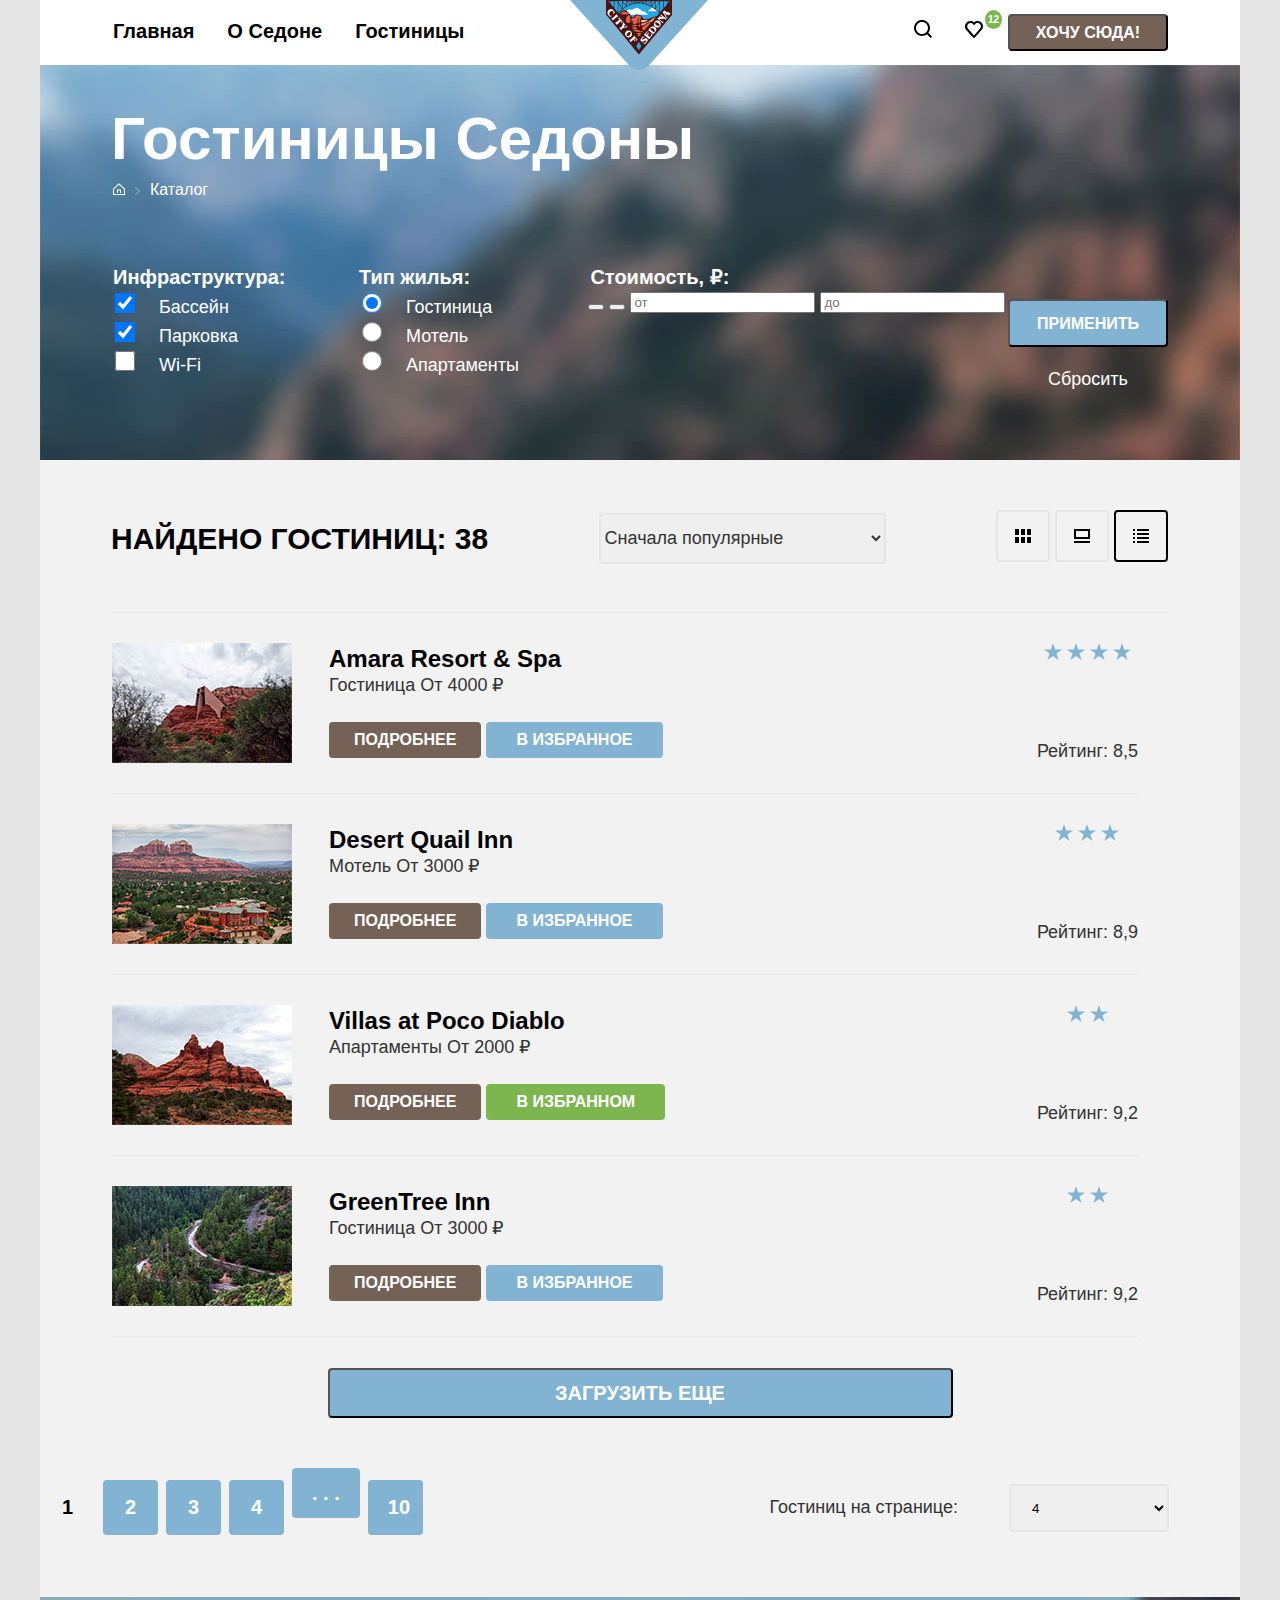
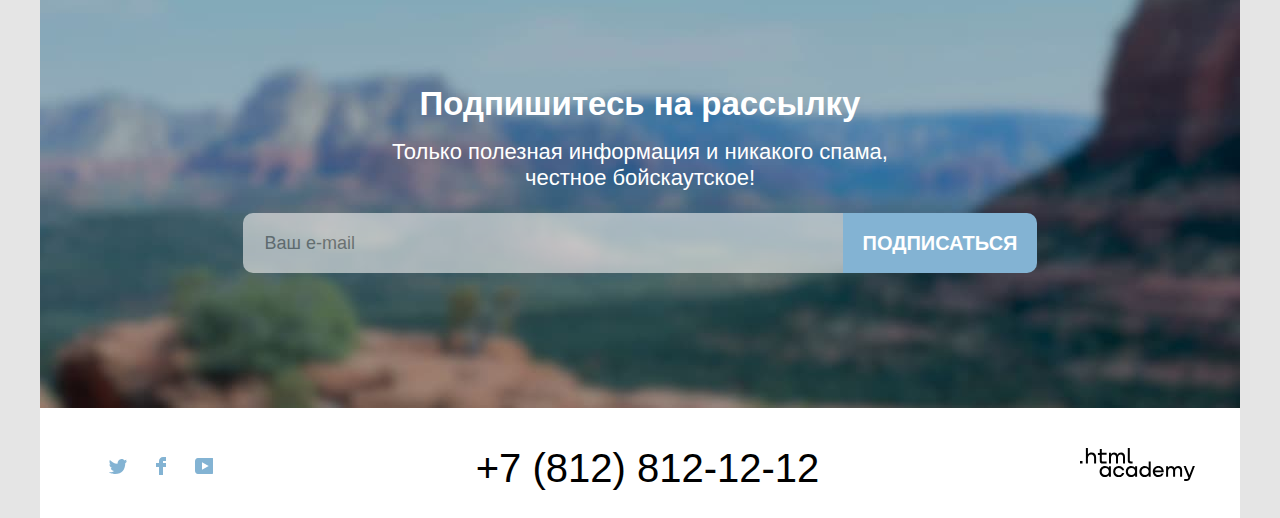
==== catalog.html @ a36c83eb "Микросетки на флексах для всех страниц" ====
<!DOCTYPE html>
<html lang="en">

<head>
  <meta charset="UTF-8">
  <meta http-equiv="X-UA-Compatible" content="IE=edge">
  <meta name="viewport" content="width=device-width, initial-scale=1.0">
  <title>HOTELS catalog: Седона</title>
  <link href="css\style.css" rel="stylesheet">
</head>

<body>
  <div class="container">
    <header class="page-header">
      <nav class="navigation">
        <ul class="navigation-list">
          <li class="navigation-item">
            <a class="navigation-link" href="index.html">Главная</a>
          </li>
          <li class="navigation-item">
            <a class="navigation-link" href="#">О Седоне</a>
          </li>
          <li class="navigation-item">
            <a class="navigation-link" href="catalog.html">Гостиницы</a>
          </li>
        </ul>
        <div class="logo">
          <a href="index.html" class="logo-link">
            <img class="logo-image" src="images\logo-sedona.svg" width="138" height="70.05" alt="Логотип Седона">
          </a>
        </div>
        <ul class="navigation-list navigation-user">
          <li class="navigation-item">
            <a class="navigation-link" href="about.html">
              <span class="visually-hidden">Поиск</span>
              <svg width="18" height="18" fill="none" xmlns="http://www.w3.org/2000/svg">
                <g clip-path="url(#a)">
                  <path
                    d="m18 16.5-3.7-3.7c1-1.3 1.7-3 1.7-4.9 0-4.4-3.6-8-8-8S0 3.6 0 8c0 4.4 3.6 8 8 8 1.8 0 3.5-.6 4.9-1.7l3.7 3.7 1.4-1.5ZM8 14c-3.3 0-6-2.7-6-6s2.7-6 6-6 6 2.7 6 6-2.7 6-6 6Z"
                    fill="#000" />
                </g>
                <defs>
                  <clipPath id="a">
                    <path fill="#fff" d="M0 0h18v18H0z" />
                  </clipPath>
                </defs>
              </svg>
            </a>
          </li>
          <li class="navigation-item">
            <a class="navigation-link counter" href="about.html">
              <span class="visually-hidden">Избранное</span>
              <svg width="18" height="17" fill="none" xmlns="http://www.w3.org/2000/svg">
                <path
                  d="M8.9 17a.9.9 0 0 1-.8-.4c-5.4-6.1-6.7-7.5-7-7.9A5.4 5.4 0 0 1 5.5 0C6.8 0 8 .5 9 1.3a5.46 5.46 0 0 1 9 4.1c0 1.3-.5 2.5-1.3 3.4l-7 7.9c-.2.2-.4.3-.8.3Zm-6-9.5c.3.4 3.5 4 6.1 6.9l6.2-7c.5-.5.7-1.2.7-2 0-1.8-1.5-3.3-3.3-3.3-1 0-2 .5-2.7 1.3-.3.3-.6.4-.9.4-.3 0-.6-.2-.8-.4-.7-.8-1.7-1.3-2.7-1.3-1.8 0-3.3 1.5-3.3 3.3-.1.9.3 1.6.7 2.1-.1 0-.1 0 0 0Z"
                  fill="#000" />
              </svg>
            </a>
          </li>
        </ul>
        <button class="navigation-button" type="button">Хочу сюда!</button>
      </nav>
    </header>
    <main class="main-hotels">
      <section class="filter">
        <h1 class="filter-title">Гостиницы Седоны</h1>
        <ul class="menu-catalog">
          <li class="menu-catalog-item">
            <a class="menu-catalog-link" href="index.html">
              <img src="images\icons\index-page-icon.svg" width="12" height="12" alt="Ссылка на главную страницу">
            </a>
          </li>
          <li class="menu-catalog-item">
            <a class="menu-catalog-link" href="#">
              <img src="images\icons\nav-link-arrow.svg" width="5" height="8" alt="Ссылка на предыдущую страницу">
            </a>
          </li>
          <li class="menu-catalog-item">
            <a class="menu-catalog-link" href="catalog.html">Каталог</a>
          </li>
        </ul>
        <form class="catalog-filter" action="https://echo.htmlacademy.ru/" method="get">
          <fieldset class="catalog-filter-group filter-group-checkbox">
            <legend class="catalog-filter-title">Инфраструктура:</legend>

            <input class="catalog-filter-checkbox" type="checkbox" id="pool" name="infrastructure" checked>
            <label class="catalog-filter-item" for="pool">Бассейн</label><br />

            <input class="catalog-filter-checkbox" type="checkbox" id="parking" name="infrastructure" checked>
            <label class="catalog-filter-item" for="parking">Парковка</label><br />

            <input class="catalog-filter-checkbox" type="checkbox" id="wifi" name="infrastructure">
            <label class="catalog-filter-item" for="wifi">Wi-Fi</label>
          </fieldset>
          <fieldset class="catalog-filter-group filter-group-radio">
            <legend class="catalog-filter-title">Тип жилья:</legend>
            <!-- Допустимо ли такое name у input? -->
            <input class="catalog-filter-radio" type="radio" id="hotel" name="type-of-housing" checked>
            <label class="catalog-filter-item" for="hotel">Гостиница</label><br />

            <input class="catalog-filter-radio" type="radio" id="motel" name="typeofhousing">
            <label class="catalog-filter-item" for="motel">Мотель</label><br />

            <input class="catalog-filter-radio" type="radio" id="apartments" name="typeofhousing">
            <label class="catalog-filter-item" for="apartments">Апартаменты</label>
          </fieldset>
          <fieldset class="catalog-filter-group filter-group-toggle">
            <legend class="catalog-filter-title">Стоимость, ₽:</legend>
            <button class="range-toggle toggle-min" type="button">
              <span class="visually-hidden">Изменить минимальную цену.</span>
            </button>
            <button class="range-toggle toggle-max" type="button">
              <span class="visually-hidden">Изменить максимальную цену.</span>
            </button>

            <label class="catalog-filter-label">
              <input class="catalog-filter-input" type="number" name="min-price" placeholder="от">
            </label>

            <label class="catalog-filter-label">
              <input class="catalog-filter-input" type="number" name="max-price" placeholder="до">
            </label>

          </fieldset>
          <div class="catalog-filter-button">
            <button class="button-show" type="submit">Применить</button>
            <button class="button-cancel" type="reset">Сбросить</button>
          </div>
        </form>
      </section>
      <section class="sorting">
        <h2 class="sorting-title">Найдено гостиниц: 38</h2>
        <form class="sorting-type">
          <label class="visually-hidden" for="sorting">Сортировка</label>
          <select class="select-control" id="sorting" name="sorting">
            <option class="select-control-value" value="popular">Сначала популярные</option>
            <option class="select-control-value" value="cheap">Сначала дешёвые</option>
            <option class="select-control-value" value="expensive">Сначала дорогие</option>
          </select>
        </form>
        <div class="sorting-type-view">
          <a href="#" class="sorting-button button">
            <span class="visually-hidden">Показать карточки</span>
            <img src="images\icons\mode-tile.svg" alt="Плитка" class="sorting-type-icon">
          </a>
          <a href="#" class="sorting-button button">
            <span class="visually-hidden">Крупные значки</span>
            <img src="images\icons\mode-slideshow.svg" alt="Слайдшоу" class="sorting-type-icon">
          </a>
          <a href="#" class="sorting-button button">
            <span class="visually-hidden">Показать список</span>
            <img src="images\icons\mode-list.svg" alt="Список" class="sorting-type-icon sorting-icon-light">
          </a>
        </div>
      </section>
      <section class="catalog">
        <ul class="catalog-list">
          <li class="catalog-card">
            <a class="catalog-card-link" href="product.html">
              <img class="catalog-card-image amara" src="images\hotels\amara.jpg" width="180" height="120"
                alt="Гостиница Amara Resort & Spa">
            </a>
            <div class="catalog-card-param">
              <h3 class="catalog-card-title">Amara Resort & Spa</h3>
              <span class="catalog-card-type">Гостиница</span>
              <span class="catalog-card-price">От 4000 ₽</span>
              <div class="catalog-card-button">
                <a href="#" class="catalog-card-details button-details">подробнее</a>
                <a href="#" class="catalog-card-details button-favorites">В избранное</a>
              </div>
            </div>
            <div class="catalog-item-rating">
              <div class="stars">
                <svg width="18" height="17" fill="none" xmlns="http://www.w3.org/2000/svg">
                  <path d="m9 0 2.1 6.5H18l-5.6 4 2.2 6.5L9 13l-5.6 4 2.2-6.5-5.6-4h6.9L9 0Z" fill="#83B3D3" /></svg>
                <svg width="18" height="17" fill="none" xmlns="http://www.w3.org/2000/svg">
                  <path d="m9 0 2.1 6.5H18l-5.6 4 2.2 6.5L9 13l-5.6 4 2.2-6.5-5.6-4h6.9L9 0Z" fill="#83B3D3" /></svg>
                <svg width="18" height="17" fill="none" xmlns="http://www.w3.org/2000/svg">
                  <path d="m9 0 2.1 6.5H18l-5.6 4 2.2 6.5L9 13l-5.6 4 2.2-6.5-5.6-4h6.9L9 0Z" fill="#83B3D3" />
                </svg>
                <svg width="18" height="17" fill="none" xmlns="http://www.w3.org/2000/svg">
                  <path d="m9 0 2.1 6.5H18l-5.6 4 2.2 6.5L9 13l-5.6 4 2.2-6.5-5.6-4h6.9L9 0Z" fill="#83B3D3" />
                </svg>

              </div>
              <span class="catalog-card-rating">Рейтинг: 8,5</span>
            </div>
          </li>
          <li class="catalog-card">
            <a class="catalog-card-link" href="product.html">
              <img class="catalog-card-image desert" src="images\hotels\desert-quail.jpg" width="180" height="120"
                alt="Мотель Desert Quail Inn">
            </a>
            <div class="catalog-card-param">
              <h3 class="catalog-card-title">Desert Quail Inn</h3>
              <span class="catalog-card-type">Мотель</span>
              <span class="catalog-card-price">От 3000 ₽</span>
              <div class="catalog-card-button">
                <a href="#" class="catalog-card-details button-details">подробнее</a>
                <a href="#" class="catalog-card-details button-favorites">В избранное</a>
              </div>
            </div>
            <div class="catalog-item-rating">
              <div class="stars">
                <svg width="18" height="17" fill="none" xmlns="http://www.w3.org/2000/svg">
                  <path d="m9 0 2.1 6.5H18l-5.6 4 2.2 6.5L9 13l-5.6 4 2.2-6.5-5.6-4h6.9L9 0Z" fill="#83B3D3" /></svg>
                <svg width="18" height="17" fill="none" xmlns="http://www.w3.org/2000/svg">
                  <path d="m9 0 2.1 6.5H18l-5.6 4 2.2 6.5L9 13l-5.6 4 2.2-6.5-5.6-4h6.9L9 0Z" fill="#83B3D3" /></svg>
                <svg width="18" height="17" fill="none" xmlns="http://www.w3.org/2000/svg">
                  <path d="m9 0 2.1 6.5H18l-5.6 4 2.2 6.5L9 13l-5.6 4 2.2-6.5-5.6-4h6.9L9 0Z" fill="#83B3D3" />
                </svg>
              </div>
              <span class="catalog-card-rating">Рейтинг: 8,9</span>
            </div>
          </li>
          <li class="catalog-card">
            <a class="catalog-card-link" href="product.html">
              <img class="catalog-card-image diablo" src="images\hotels\villas-at-poco.jpg" width="180" height="120"
                alt="Апартаменты Villas at Poco Diablo">
            </a>
            <div class="catalog-card-param">
              <h3 class="catalog-card-title">Villas at Poco Diablo</h3>
              <span class="catalog-card-type">Апартаменты</span>
              <span class="catalog-card-price">От 2000 ₽</span>
              <div class="catalog-card-button">
                <a href="#" class="catalog-card-details button-details">подробнее</a>
                <a href="#" class="catalog-card-details button-favorites button-favorites-checked">В избранном</a>
              </div>
            </div>
            <div class="catalog-item-rating">
              <div class="stars">
                <svg width="18" height="17" fill="none" xmlns="http://www.w3.org/2000/svg">
                  <path d="m9 0 2.1 6.5H18l-5.6 4 2.2 6.5L9 13l-5.6 4 2.2-6.5-5.6-4h6.9L9 0Z" fill="#83B3D3" /></svg>
                <svg width="18" height="17" fill="none" xmlns="http://www.w3.org/2000/svg">
                  <path d="m9 0 2.1 6.5H18l-5.6 4 2.2 6.5L9 13l-5.6 4 2.2-6.5-5.6-4h6.9L9 0Z" fill="#83B3D3" /></svg>
              </div>
              <span class="catalog-card-rating">Рейтинг: 9,2</span>
            </div>
          </li>
          <li class="catalog-card">
            <a class="catalog-card-link" href="product.html">
              <img class="catalog-card-image greentree" src="images\hotels\greentree.jpg" width="180" height="120"
                alt="Гостиница GreenTree Inn">
            </a>
            <div class="catalog-card-param">
              <h3 class="catalog-card-title">GreenTree Inn</h3>
              <span class="catalog-card-type">Гостиница</span>
              <span class="catalog-card-price">От 3000 ₽</span>
              <div class="catalog-card-button">
                <a href="#" class="catalog-card-details button-details">подробнее</a>
                <a href="#" class="catalog-card-details button-favorites">В избранное</a>
              </div>
            </div>
            <div class="catalog-item-rating">
              <div class="stars">
                <svg width="18" height="17" fill="none" xmlns="http://www.w3.org/2000/svg">
                  <path d="m9 0 2.1 6.5H18l-5.6 4 2.2 6.5L9 13l-5.6 4 2.2-6.5-5.6-4h6.9L9 0Z" fill="#83B3D3" /></svg>
                <svg width="18" height="17" fill="none" xmlns="http://www.w3.org/2000/svg">
                  <path d="m9 0 2.1 6.5H18l-5.6 4 2.2 6.5L9 13l-5.6 4 2.2-6.5-5.6-4h6.9L9 0Z" fill="#83B3D3" /></svg>
              </div>
              <span class="catalog-card-rating">Рейтинг: 9,2</span>
            </div>
          </li>
        </ul>
        <button class="button button-show-more" type="button">Загрузить еще</button>
      </section>
      <section class="pagination">
        <ul class="pagination">
          <li class="pagination-item">
            <a class="pagination-link pagination-current">1</a>
          </li>
          <li class="pagination-item">
            <a class="pagination-link" href="#">2</a>
          </li>
          <li class="pagination-item">
            <a class="pagination-link" href="#">3</a>
          </li>
          <li class="pagination-item">
            <a class="pagination-link" href="#">4</a>
          </li>
          <li class="pagination-item">
            <a class="pagination-link-clip" href="#">. . .</a>
          </li>
          <li class="pagination-item">
            <a class="pagination-link" href="#">10</a>
          </li>
        </ul>
        <div class="result">
          <span class="result-title">Гостиниц на странице:</span>
          <form class="result-type">
            <label class="visually-hidden" for="amount">Гостиниц на странице:</label>
            <select class="result-select-control" id="amount" name="amount">
              <option value="1">1</option>
              <option value="2">2</option>
              <option value="3">3</option>
              <option value="4" selected>4</option>
              <option value="5">5</option>
              <option value="6">6</option>
              <option value="7">7</option>
              <option value="8">8</option>
              <option value="9">9</option>
              <option value="10">10</option>
            </select>
          </form>
        </div>
      </section>
      <section class="subscription subscription-background">
        <h2 class="subscription-caption">Подпишитесь на рассылку</h2>
        <p class="subscription-description">Только полезная информация и никакого спама,<br>честное бойскаутское!</p>
        <form class="subscription-form" action="#" method="post">
          <label class="visually-hidden" for="subscription-email">Email</label>
          <input class="field" placeholder="Ваш e-mail" type="email" name="subscription-email" id="subscription-email"
            required>
          <button class="button newsletter-button" type="submit">Подписаться</button>
        </form>
      </section>
    </main>
    <footer class="page-footer">
      <section class="footer-social">
        <ul class="footer-social-list">
          <li class="footer-social-item">
            <a class="button" href="#">
              <span class="visually-hidden">Твиттер</span>
              <svg width="18" height="15" fill="none" xmlns="http://www.w3.org/2000/svg">
                <g clip-path="url(#a)">
                  <path
                    d="M11.6.2c1.8-.5 3.2.3 3.8 1.2.7-.2 1.4-.5 2.1-.7 0 .9-.6 1.5-.9 1.8.7.1 1.4-.6 1.4-.6-.2 1-1.1 1.8-1.7 2C16.1 10.7 13 15.1 5.7 15h-.5c-.4 0-4.4-.5-5.2-1.9 2.4.2 4.1-.4 5-1.2-1-.3-2.9-.4-3.2-2.9.4.1.6.2 1.3.1C1.8 8.3.4 7.5.5 5.3c.3.3 1.1.5 1.4.5C1.1 5.6-.2 2.5.9.9c1.9 1.9 4 3.6 7.6 3.8C8.7 2.3 9.7.8 11.6.2Z"
                    fill="#83B3D3" />
                </g>
                <defs>
                  <clipPath id="a">
                    <path fill="#fff" d="M0 0h18v15H0z" />
                  </clipPath>
                </defs>
              </svg>
            </a>
          </li>
          <li class="footer-social-item">
            <a class="button" href="#">
              <span class="visually-hidden">Фейсбук</span>
              <svg width="10" height="18" fill="none" xmlns="http://www.w3.org/2000/svg">
                <path d="M7 0C4.8 0 3 1.8 3 4v2H0v4h3v8h4v-8h3V6H7V4h3V0H7Z" fill="#83B3D3" />
              </svg>
            </a>
          </li>
          <li class="footer-social-item">
            <a class="button" href="#">
              <span class="visually-hidden">Ютуб</span>
              <svg width="20" height="16" fill="none" xmlns="http://www.w3.org/2000/svg">
                <g clip-path="url(#a)">
                  <path
                    d="M17 0H2.9C1.2 0 0 1.5 0 3.2v9.5C0 14.5 1.2 16 2.9 16h14.3c1.5 0 2.9-1.5 2.9-3.2V3.2C19.9 1.5 18.7 0 17 0ZM7 11.8V4.2L13.7 8 7 11.8Z"
                    fill="#83B3D3" />
                </g>
                <defs>
                  <clipPath id="a">
                    <path fill="#fff" d="M0 0h20v16H0z" />
                  </clipPath>
                </defs>
              </svg>
            </a>
          </li>
        </ul>
        <a href="tel:+78128121212" class="footer-tel">+7 (812) 812-12-12</a>
        <div class="footer-logo">
          <h2 class="visually-hidden">html Academy</h2>
          <a href="#" class="footer-logo-link">
            <svg width="115" height="34" fill="none" xmlns="http://www.w3.org/2000/svg">
              <path
                d="M0 12.9v2.6h2.5v-2.6H0ZM11.6 4.5c-1.6 0-2.8.7-3.6 1.7h-.1V0h-2v15.5h2v-5.3c0-2.1 1.3-3.6 3.3-3.6 1.8 0 2.9 1.4 2.9 3.2v5.7h2V9.4c.1-3-1.8-4.9-4.5-4.9ZM26.6 4.8h-4.8V1.1h-2v3.8h-1.9v2h1.9v6c0 1.7 1 2.7 2.7 2.7h4.1v-2h-3.7c-.7 0-1.1-.4-1.1-1.1V6.8h4.8v-2ZM41.1 4.6c-1.6 0-2.9.8-3.5 2.1h-.1c-.6-1.2-1.8-2.1-3.4-2.1-1.4 0-2.5.8-3.1 1.8h-.1V4.8H29v10.6h2V10c0-2 1-3.5 2.6-3.5 1.5 0 2.4 1 2.4 2.6v6.3h2V9.8c0-2.4 1.4-3.3 2.6-3.3 1.5 0 2.4 1 2.4 2.6v6.3h2V8.9c.1-2.5-1.4-4.3-3.9-4.3ZM47.8 12.7c0 1.7 1 2.7 2.8 2.7h2v-2h-1.7c-.7 0-1.1-.4-1.1-1.1V0h-2v12.7ZM28.9 19.7c-.9-1.1-2.2-1.8-3.9-1.8-3.1 0-5.4 2.3-5.4 5.6s2.3 5.6 5.4 5.6c1.8 0 3-.8 3.8-1.9h.1v1.6h2V18.2h-2v1.5Zm-3.6 7.4c-2.2 0-3.6-1.6-3.6-3.6s1.4-3.6 3.6-3.6 3.6 1.6 3.6 3.6c0 1.9-1.4 3.6-3.6 3.6ZM44.2 22c-.5-2.4-2.6-4.1-5.4-4.1a5.4 5.4 0 0 0-5.6 5.6c0 3.1 2.2 5.6 5.6 5.6 2.8 0 4.9-1.8 5.4-4.2h-2.1a3.4 3.4 0 0 1-3.3 2.3c-2.2 0-3.6-1.6-3.6-3.6s1.4-3.6 3.6-3.6c1.6 0 2.8 1 3.3 2.2h2.1V22ZM55.1 19.7c-.9-1.1-2.2-1.8-3.9-1.8-3.1 0-5.4 2.3-5.4 5.6s2.3 5.6 5.4 5.6c1.8 0 3-.8 3.8-1.9h.1v1.6h2V18.2h-2v1.5Zm-3.6 7.4c-2.2 0-3.6-1.6-3.6-3.6s1.4-3.6 3.6-3.6 3.6 1.6 3.6 3.6c0 1.9-1.5 3.6-3.6 3.6ZM68.7 19.8c-.9-1.1-2.2-1.9-3.9-1.9-3.1 0-5.4 2.3-5.4 5.6s2.2 5.6 5.4 5.6c1.7 0 3-.8 3.8-1.8h.1v1.5h2V13.4h-2v6.4Zm-3.6 7.3c-2.2 0-3.6-1.6-3.6-3.6s1.4-3.6 3.6-3.6 3.6 1.6 3.6 3.6c-.1 2-1.5 3.6-3.6 3.6ZM78.3 17.9c-3.3 0-5.5 2.5-5.5 5.6 0 3 2.1 5.6 5.5 5.6 2.5 0 4.5-1.3 5.2-3.6h-2.1c-.5 1-1.6 1.6-3 1.6-1.9 0-3.3-1.3-3.4-2.9h8.8c.2-3.6-2-6.3-5.5-6.3Zm0 1.9c1.7 0 3 1 3.3 2.6h-6.5c.3-1.5 1.5-2.6 3.2-2.6ZM98.2 17.9c-1.6 0-2.9.8-3.6 2h-.1c-.6-1.2-1.8-2-3.4-2-1.4 0-2.5.7-3.1 1.8v-1.5h-1.9v10.6h2v-5.4c0-2 1-3.4 2.6-3.5 1.5 0 2.4 1 2.4 2.6v6.3h2v-5.6c0-2.4 1.4-3.3 2.6-3.3 1.5 0 2.4 1 2.4 2.6v6.3h2v-6.5c.1-2.6-1.4-4.4-3.9-4.4ZM109.4 27l-3.6-8.9h-2.2l4.8 11.6c-.3.9-.7 1.2-1.7 1.2h-2.5v2h2.5c1.8 0 2.8-.8 3.5-2.6l4.7-12.2h-2.1l-3.4 8.9Z"
                fill="#000" />
            </svg>
          </a>
        </div>
      </section>
    </footer>
  </div>
</body>

</html>
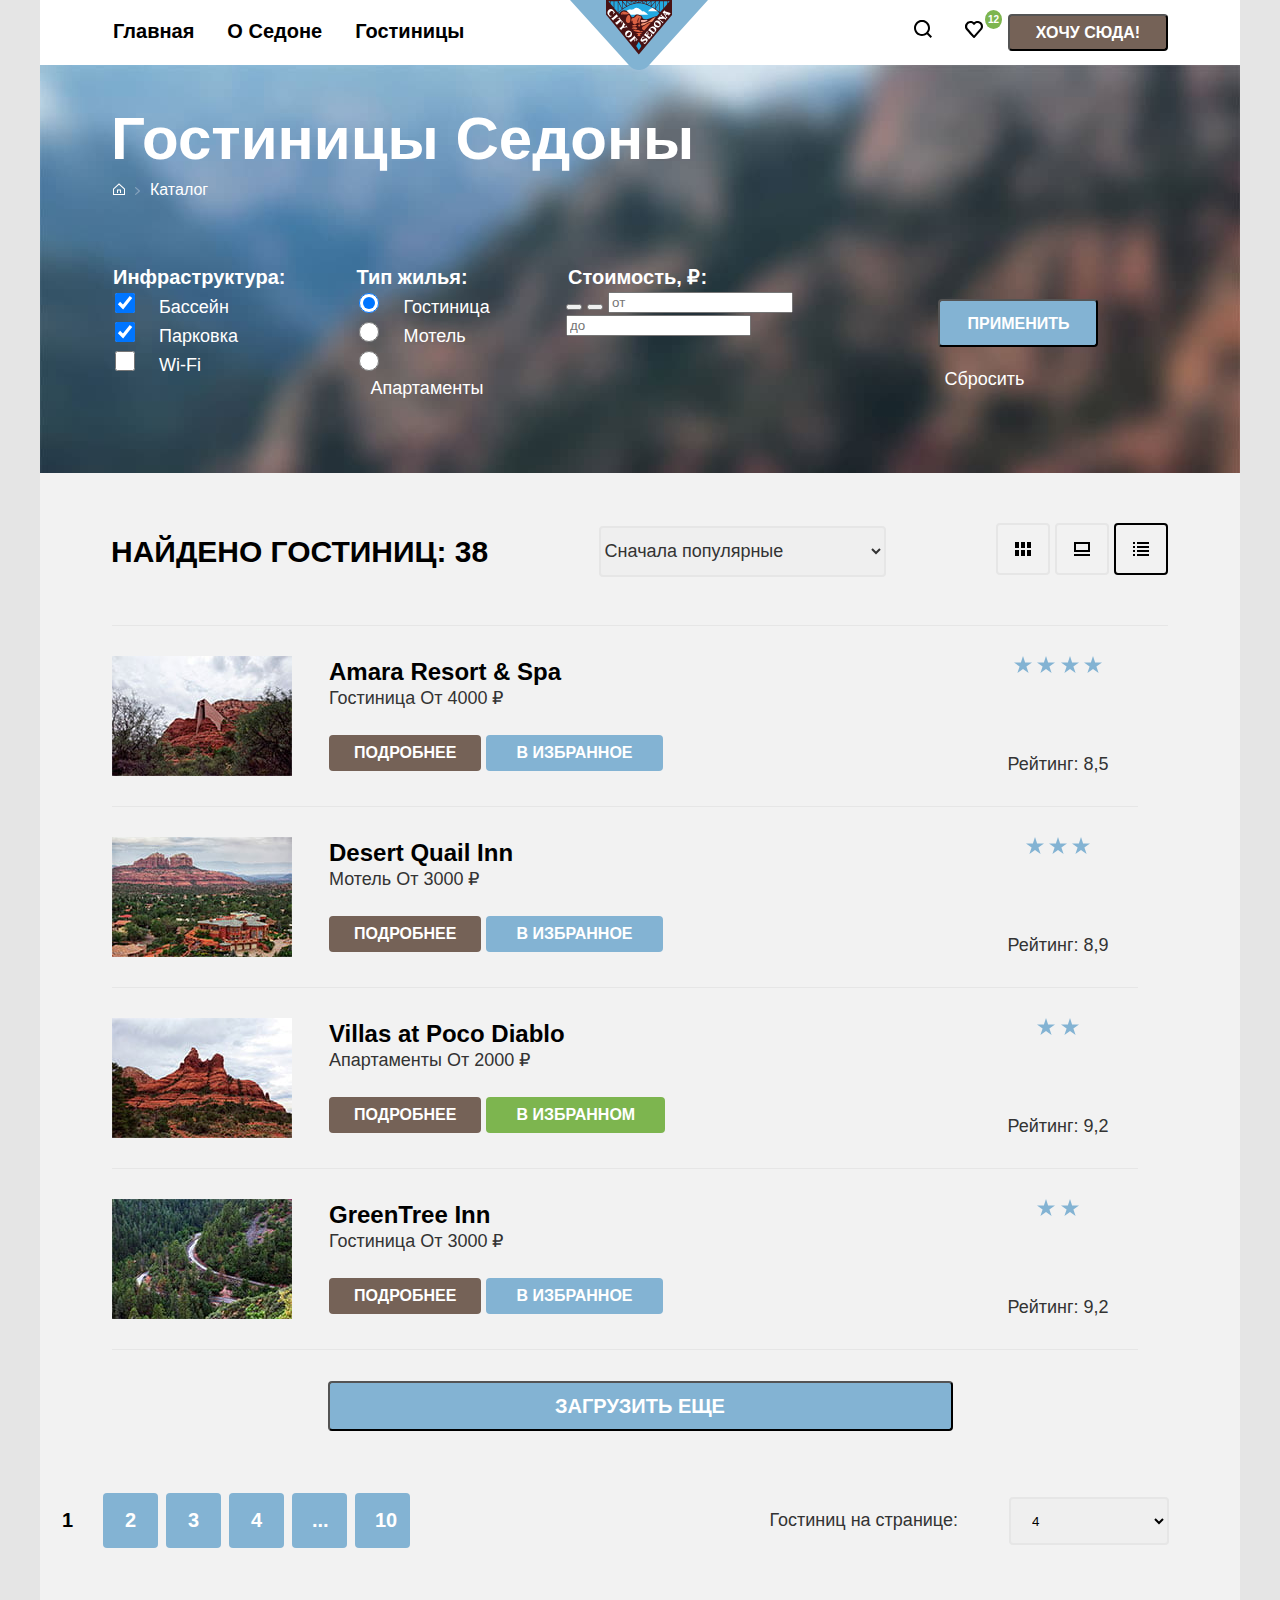
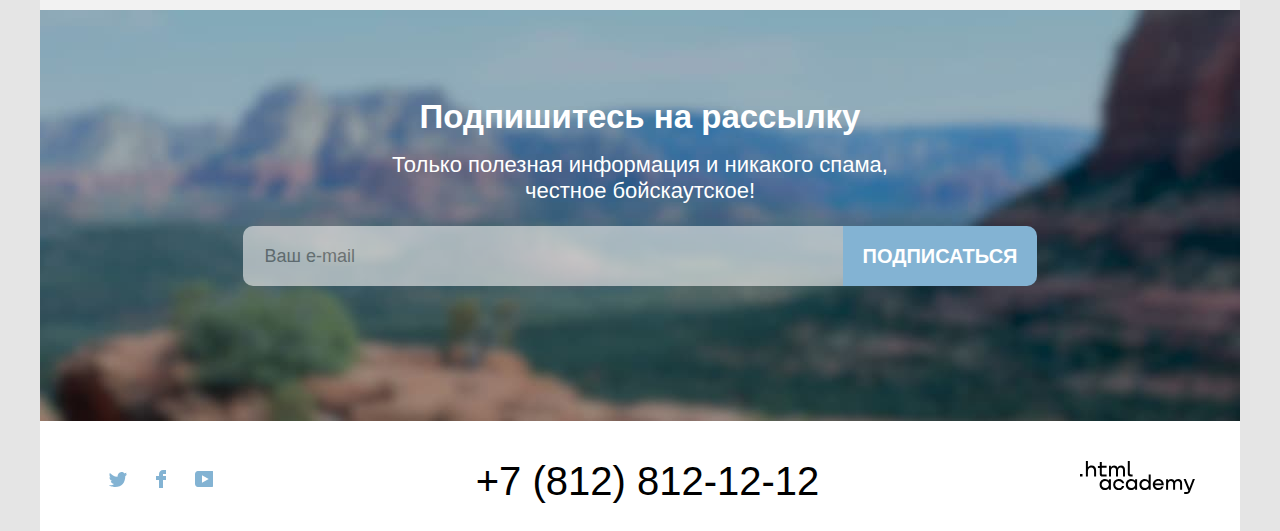
==== commit 8079191b: "Постройте мелкие сетки на гридах для подходящих компонентов" ====
--- a/catalog.html
+++ b/catalog.html
@@ -279,7 +279,7 @@
             <a class="pagination-link" href="#">4</a>
           </li>
           <li class="pagination-item">
-            <a class="pagination-link-clip" href="#">. . .</a>
+            <a class="pagination-link pagination-link-clip" href="#">...</a>
           </li>
           <li class="pagination-item">
             <a class="pagination-link" href="#">10</a>
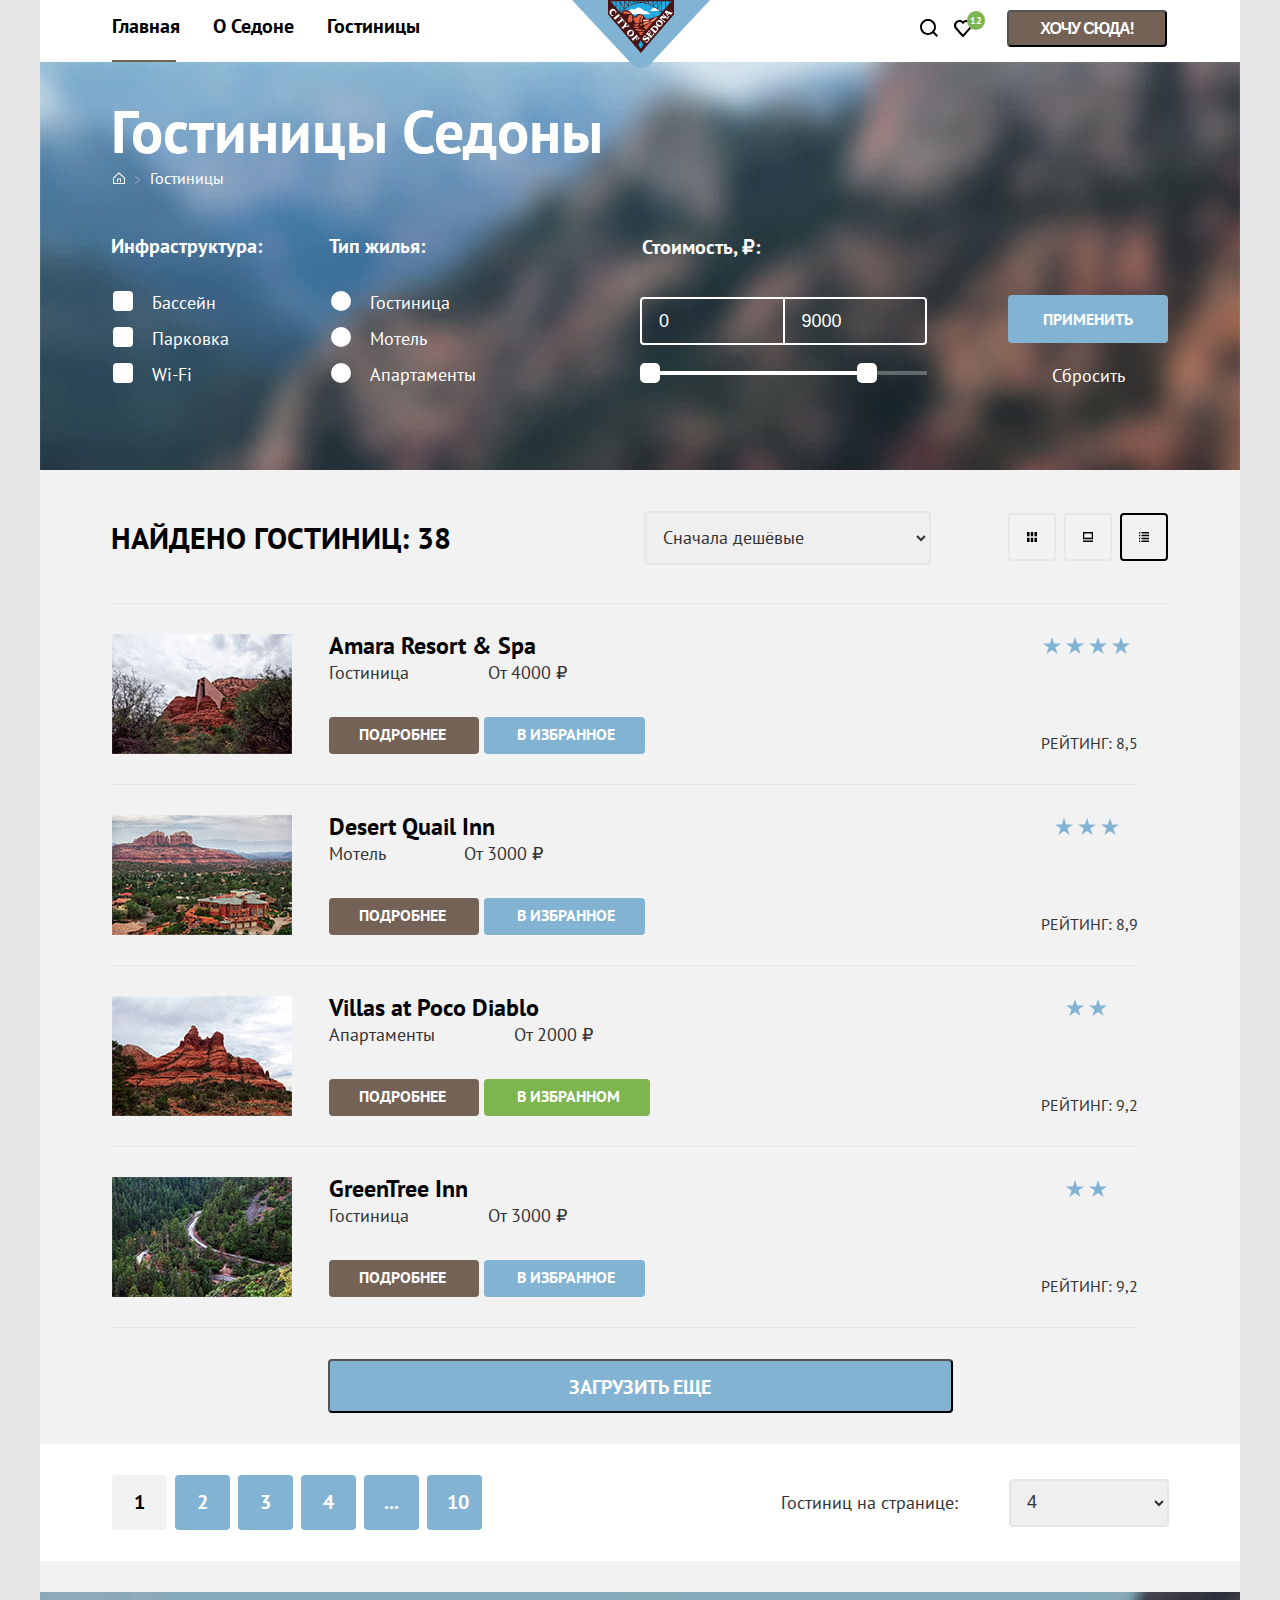
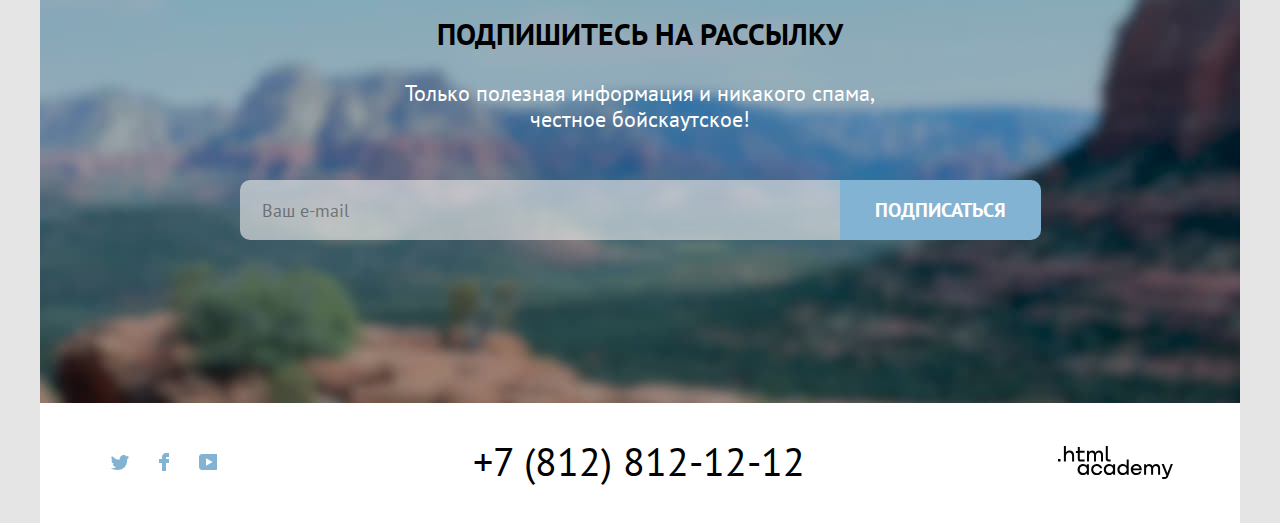
==== commit 0a8b84ef: "Декоративные элементы на внутренней странице" ====
--- a/catalog.html
+++ b/catalog.html
@@ -6,6 +6,7 @@
   <meta http-equiv="X-UA-Compatible" content="IE=edge">
   <meta name="viewport" content="width=device-width, initial-scale=1.0">
   <title>HOTELS catalog: Седона</title>
+  <link rel="icon" href="favicon.ico">
   <link href="css\style.css" rel="stylesheet">
 </head>
 
@@ -15,7 +16,7 @@
       <nav class="navigation">
         <ul class="navigation-list">
           <li class="navigation-item">
-            <a class="navigation-link" href="index.html">Главная</a>
+            <a class="navigation-link active" href="index.html">Главная</a>
           </li>
           <li class="navigation-item">
             <a class="navigation-link" href="#">О Седоне</a>
@@ -26,16 +27,16 @@
         </ul>
         <div class="logo">
           <a href="index.html" class="logo-link">
-            <img class="logo-image" src="images\logo-sedona.svg" width="138" height="70.05" alt="Логотип Седона">
+            <img class="logo-image" src="images\logo-sedona.svg" width="138" height="68" alt="Логотип Седона">
           </a>
         </div>
         <ul class="navigation-list navigation-user">
-          <li class="navigation-item">
+          <li class="navigation-item-user">
             <a class="navigation-link" href="about.html">
               <span class="visually-hidden">Поиск</span>
-              <svg width="18" height="18" fill="none" xmlns="http://www.w3.org/2000/svg">
+              <svg class="navigation-icon" width="18" height="18" fill="none" xmlns="http://www.w3.org/2000/svg">
                 <g clip-path="url(#a)">
-                  <path
+                  <path class="navigation-icon-param"
                     d="m18 16.5-3.7-3.7c1-1.3 1.7-3 1.7-4.9 0-4.4-3.6-8-8-8S0 3.6 0 8c0 4.4 3.6 8 8 8 1.8 0 3.5-.6 4.9-1.7l3.7 3.7 1.4-1.5ZM8 14c-3.3 0-6-2.7-6-6s2.7-6 6-6 6 2.7 6 6-2.7 6-6 6Z"
                     fill="#000" />
                 </g>
@@ -47,19 +48,58 @@
               </svg>
             </a>
           </li>
-          <li class="navigation-item">
+          <li class="navigation-item-user">
             <a class="navigation-link counter" href="about.html">
               <span class="visually-hidden">Избранное</span>
-              <svg width="18" height="17" fill="none" xmlns="http://www.w3.org/2000/svg">
-                <path
+              <svg class="navigation-icon" width="18" height="17" fill="none" xmlns="http://www.w3.org/2000/svg">
+                <path class="navigation-icon-param"
                   d="M8.9 17a.9.9 0 0 1-.8-.4c-5.4-6.1-6.7-7.5-7-7.9A5.4 5.4 0 0 1 5.5 0C6.8 0 8 .5 9 1.3a5.46 5.46 0 0 1 9 4.1c0 1.3-.5 2.5-1.3 3.4l-7 7.9c-.2.2-.4.3-.8.3Zm-6-9.5c.3.4 3.5 4 6.1 6.9l6.2-7c.5-.5.7-1.2.7-2 0-1.8-1.5-3.3-3.3-3.3-1 0-2 .5-2.7 1.3-.3.3-.6.4-.9.4-.3 0-.6-.2-.8-.4-.7-.8-1.7-1.3-2.7-1.3-1.8 0-3.3 1.5-3.3 3.3-.1.9.3 1.6.7 2.1-.1 0-.1 0 0 0Z"
                   fill="#000" />
               </svg>
             </a>
           </li>
         </ul>
-        <button class="navigation-button" type="button">Хочу сюда!</button>
+        <button class="navigation-button button" type="button">Хочу сюда!</button>
       </nav>
+      <!--<div class="favorite-window favorite-window-hide">
+        <ul class="favorite-window-list">
+          <li class="favorite-window-item">
+            <img class="favorite-window-image" src="images\hotels\desert-quail.jpg" width="48" height="48"
+              alt="Мотель Desert Quail Inn">
+            <div class="favorite-window-description">
+              <h3 class="favorite-window-title">Desert Quail Inn</h3>
+              <span class="favorite-window-type">Мотель</span>
+            </div>
+            <div class="favorite-window-delete">
+              <svg width="16" height="16" fill="none" xmlns="http://www.w3.org/2000/svg">
+                <path
+                  d="M15.3 2.3H.6c-.3 0-.6.2-.6.5s.3.6.6.6h1.7v12c0 .3.3.6.6.6h10.2c.3 0 .6-.3.6-.6v-12h1.7c.3 0 .6-.3.6-.6s-.4-.5-.7-.5Zm-2.8 12.5H3.4V3.4h9.1v11.4ZM6.2 1.2h3.4c.3 0 .6-.3.6-.6S10 0 9.7 0H6.2c-.3 0-.5.3-.5.6s.2.6.5.6Z"
+                  fill="#000" />
+                <path
+                  d="M6.2 12c.3 0 .6-.3.6-.6V5.7c0-.3-.3-.6-.6-.6s-.6.3-.6.6v5.7c.1.3.3.6.6.6ZM9.7 12c.3 0 .6-.3.6-.6V5.7c0-.3-.3-.6-.6-.6s-.6.4-.6.6v5.7c0 .3.2.6.6.6Z"
+                  fill="#000" /></svg>
+            </div>
+          </li>
+          <li class="favorite-window-item">
+            <img class="favorite-window-image" src="images\hotels\villas-at-poco.jpg" width="48" height="48"
+              alt="Мотель Desert Quail Inn">
+            <div class="favorite-window-description">
+              <h3 class="favorite-window-title">Villas at Poco Diablo</h3>
+              <span class="favorite-window-type">Апартаменты</span>
+            </div>
+            <div class="favorite-window-delete">
+              <svg width="16" height="16" fill="none" xmlns="http://www.w3.org/2000/svg">
+                <path
+                  d="M15.3 2.3H.6c-.3 0-.6.2-.6.5s.3.6.6.6h1.7v12c0 .3.3.6.6.6h10.2c.3 0 .6-.3.6-.6v-12h1.7c.3 0 .6-.3.6-.6s-.4-.5-.7-.5Zm-2.8 12.5H3.4V3.4h9.1v11.4ZM6.2 1.2h3.4c.3 0 .6-.3.6-.6S10 0 9.7 0H6.2c-.3 0-.5.3-.5.6s.2.6.5.6Z"
+                  fill="#000" />
+                <path
+                  d="M6.2 12c.3 0 .6-.3.6-.6V5.7c0-.3-.3-.6-.6-.6s-.6.3-.6.6v5.7c.1.3.3.6.6.6ZM9.7 12c.3 0 .6-.3.6-.6V5.7c0-.3-.3-.6-.6-.6s-.6.4-.6.6v5.7c0 .3.2.6.6.6Z"
+                  fill="#000" /></svg>
+            </div>
+          </li>
+        </ul>
+        <button href="#" class="favorite-window-button button" type="button">Все избранные</button>
+      </div>-->
     </header>
     <main class="main-hotels">
       <section class="filter">
@@ -76,51 +116,68 @@
             </a>
           </li>
           <li class="menu-catalog-item">
-            <a class="menu-catalog-link" href="catalog.html">Каталог</a>
+            <a class="menu-catalog-link" href="catalog.html">Гостиницы</a>
           </li>
         </ul>
         <form class="catalog-filter" action="https://echo.htmlacademy.ru/" method="get">
           <fieldset class="catalog-filter-group filter-group-checkbox">
             <legend class="catalog-filter-title">Инфраструктура:</legend>
 
-            <input class="catalog-filter-checkbox" type="checkbox" id="pool" name="infrastructure" checked>
-            <label class="catalog-filter-item" for="pool">Бассейн</label><br />
-
-            <input class="catalog-filter-checkbox" type="checkbox" id="parking" name="infrastructure" checked>
-            <label class="catalog-filter-item" for="parking">Парковка</label><br />
-
-            <input class="catalog-filter-checkbox" type="checkbox" id="wifi" name="infrastructure">
-            <label class="catalog-filter-item" for="wifi">Wi-Fi</label>
+
+            <label class="catalog-filter-label" for="pool">
+              <input class="visually-hidden catalog-filter-checkbox" type="checkbox" id="pool" name="infrastructure">
+              <span class="control-mark"></span>
+              <span class="catalog-filter-item">Бассейн</span>
+            </label>
+            <label class="catalog-filter-label" for="parking">
+              <input class="visually-hidden catalog-filter-checkbox" type="checkbox" id="parking" name="infrastructure">
+              <span class="control-mark"></span>
+              <span class="catalog-filter-item">Парковка</span> </label>
+            </label>
+            <label class="catalog-filter-label" for="wifi">
+              <input class="visually-hidden catalog-filter-checkbox" type="checkbox" id="wifi" name="infrastructure">
+              <span class="control-mark"></span>
+              <span class="catalog-filter-item">Wi-Fi</span>
+            </label>
           </fieldset>
           <fieldset class="catalog-filter-group filter-group-radio">
             <legend class="catalog-filter-title">Тип жилья:</legend>
-            <!-- Допустимо ли такое name у input? -->
-            <input class="catalog-filter-radio" type="radio" id="hotel" name="type-of-housing" checked>
-            <label class="catalog-filter-item" for="hotel">Гостиница</label><br />
-
-            <input class="catalog-filter-radio" type="radio" id="motel" name="typeofhousing">
-            <label class="catalog-filter-item" for="motel">Мотель</label><br />
-
-            <input class="catalog-filter-radio" type="radio" id="apartments" name="typeofhousing">
-            <label class="catalog-filter-item" for="apartments">Апартаменты</label>
+            <label class="catalog-filter-label" for="hotel">
+              <input class="visually-hidden catalog-filter-radio" type="radio" id="hotel" name="type-of-housing">
+              <span class="control-mark"></span>
+              <span class="catalog-filter-item">Гостиница</span>
+            </label>
+            <label class="catalog-filter-label" for="motel">
+              <input class="visually-hidden catalog-filter-radio" type="radio" id="motel" name="typeofhousing">
+              <span class="control-mark"></span>
+              <span class="catalog-filter-item">Мотель</span>
+            </label>
+            <label class="catalog-filter-label" for="apartments">
+              <input class="visually-hidden catalog-filter-radio" type="radio" id="apartments" name="typeofhousing">
+              <span class="control-mark"></span>
+              <span class="catalog-filter-item">Апартаменты</span>
+            </label>
           </fieldset>
           <fieldset class="catalog-filter-group filter-group-toggle">
             <legend class="catalog-filter-title">Стоимость, ₽:</legend>
-            <button class="range-toggle toggle-min" type="button">
-              <span class="visually-hidden">Изменить минимальную цену.</span>
-            </button>
-            <button class="range-toggle toggle-max" type="button">
-              <span class="visually-hidden">Изменить максимальную цену.</span>
-            </button>
-
-            <label class="catalog-filter-label">
-              <input class="catalog-filter-input" type="number" name="min-price" placeholder="от">
-            </label>
-
-            <label class="catalog-filter-label">
-              <input class="catalog-filter-input" type="number" name="max-price" placeholder="до">
-            </label>
-
+            <div class="price-entry-field">
+              <label class="price-area">
+                <input class="filter-input-left" value="0" type="number" name="min-price" placeholder="от">
+              </label>
+              <label class="price-area">
+                <input class="filter-input-right" value="9000" type="number" name="max-price" placeholder="до">
+              </label>
+            </div>
+            <div class="range-controls">
+              <div class="bar">
+                <button class="range-toggle range-toggle-min" type="button">
+                  <span class="visually-hidden">Изменить минимальную цену.</span>
+                </button>
+                <button class="range-toggle range-toggle-max" type="button">
+                  <span class="visually-hidden">Изменить максимальную цену.</span>
+                </button>
+              </div>
+            </div>
           </fieldset>
           <div class="catalog-filter-button">
             <button class="button-show" type="submit">Применить</button>
@@ -134,22 +191,23 @@
           <label class="visually-hidden" for="sorting">Сортировка</label>
           <select class="select-control" id="sorting" name="sorting">
             <option class="select-control-value" value="popular">Сначала популярные</option>
-            <option class="select-control-value" value="cheap">Сначала дешёвые</option>
+            <option class="select-control-value" value="cheap" selected>Сначала дешёвые</option>
             <option class="select-control-value" value="expensive">Сначала дорогие</option>
           </select>
         </form>
         <div class="sorting-type-view">
-          <a href="#" class="sorting-button button">
+          <a href="#" class="sorting-button">
             <span class="visually-hidden">Показать карточки</span>
-            <img src="images\icons\mode-tile.svg" alt="Плитка" class="sorting-type-icon">
+            <img src="images\icons\mode-tile.svg" alt="Плитка" class="sorting-type-icon" width="48" height="48">
           </a>
-          <a href="#" class="sorting-button button">
+          <a href="#" class="sorting-button">
             <span class="visually-hidden">Крупные значки</span>
-            <img src="images\icons\mode-slideshow.svg" alt="Слайдшоу" class="sorting-type-icon">
+            <img src="images\icons\mode-slideshow.svg" alt="Слайдшоу" class="sorting-type-icon" width="48" height="48">
           </a>
-          <a href="#" class="sorting-button button">
+          <a href="#" class="sorting-button">
             <span class="visually-hidden">Показать список</span>
-            <img src="images\icons\mode-list.svg" alt="Список" class="sorting-type-icon sorting-icon-light">
+            <img src="images\icons\mode-list.svg" alt="Список" class="sorting-type-icon sorting-icon-light" width="48"
+              height="48">
           </a>
         </div>
       </section>
@@ -161,7 +219,7 @@
                 alt="Гостиница Amara Resort & Spa">
             </a>
             <div class="catalog-card-param">
-              <h3 class="catalog-card-title">Amara Resort & Spa</h3>
+              <a class="catalog-card-title">Amara Resort & Spa</a>
               <span class="catalog-card-type">Гостиница</span>
               <span class="catalog-card-price">От 4000 ₽</span>
               <div class="catalog-card-button">
@@ -183,7 +241,9 @@
                 </svg>
 
               </div>
-              <span class="catalog-card-rating">Рейтинг: 8,5</span>
+              <div class="catalog-card-rating">
+                <span>Рейтинг: 8,5</span>
+              </div>
             </div>
           </li>
           <li class="catalog-card">
@@ -192,7 +252,7 @@
                 alt="Мотель Desert Quail Inn">
             </a>
             <div class="catalog-card-param">
-              <h3 class="catalog-card-title">Desert Quail Inn</h3>
+              <a class="catalog-card-title">Desert Quail Inn</a>
               <span class="catalog-card-type">Мотель</span>
               <span class="catalog-card-price">От 3000 ₽</span>
               <div class="catalog-card-button">
@@ -210,7 +270,9 @@
                   <path d="m9 0 2.1 6.5H18l-5.6 4 2.2 6.5L9 13l-5.6 4 2.2-6.5-5.6-4h6.9L9 0Z" fill="#83B3D3" />
                 </svg>
               </div>
-              <span class="catalog-card-rating">Рейтинг: 8,9</span>
+              <div class="catalog-card-rating">
+                <span>Рейтинг: 8,9</span>
+              </div>
             </div>
           </li>
           <li class="catalog-card">
@@ -219,7 +281,7 @@
                 alt="Апартаменты Villas at Poco Diablo">
             </a>
             <div class="catalog-card-param">
-              <h3 class="catalog-card-title">Villas at Poco Diablo</h3>
+              <a class="catalog-card-title">Villas at Poco Diablo</a>
               <span class="catalog-card-type">Апартаменты</span>
               <span class="catalog-card-price">От 2000 ₽</span>
               <div class="catalog-card-button">
@@ -243,7 +305,7 @@
                 alt="Гостиница GreenTree Inn">
             </a>
             <div class="catalog-card-param">
-              <h3 class="catalog-card-title">GreenTree Inn</h3>
+              <a class="catalog-card-title">GreenTree Inn</a>
               <span class="catalog-card-type">Гостиница</span>
               <span class="catalog-card-price">От 3000 ₽</span>
               <div class="catalog-card-button">
@@ -305,7 +367,7 @@
         </div>
       </section>
       <section class="subscription subscription-background">
-        <h2 class="subscription-caption">Подпишитесь на рассылку</h2>
+        <h2 class="subscription-caption subscription-caption-catalog">Подпишитесь на рассылку</h2>
         <p class="subscription-description">Только полезная информация и никакого спама,<br>честное бойскаутское!</p>
         <form class="subscription-form" action="#" method="post">
           <label class="visually-hidden" for="subscription-email">Email</label>
@@ -319,13 +381,12 @@
       <section class="footer-social">
         <ul class="footer-social-list">
           <li class="footer-social-item">
-            <a class="button" href="#">
+            <a class="social-button" href="#">
               <span class="visually-hidden">Твиттер</span>
-              <svg width="18" height="15" fill="none" xmlns="http://www.w3.org/2000/svg">
+              <svg class="footer-social-icon" width="18" height="15" fill="#83B3D3" xmlns="http://www.w3.org/2000/svg">
                 <g clip-path="url(#a)">
                   <path
-                    d="M11.6.2c1.8-.5 3.2.3 3.8 1.2.7-.2 1.4-.5 2.1-.7 0 .9-.6 1.5-.9 1.8.7.1 1.4-.6 1.4-.6-.2 1-1.1 1.8-1.7 2C16.1 10.7 13 15.1 5.7 15h-.5c-.4 0-4.4-.5-5.2-1.9 2.4.2 4.1-.4 5-1.2-1-.3-2.9-.4-3.2-2.9.4.1.6.2 1.3.1C1.8 8.3.4 7.5.5 5.3c.3.3 1.1.5 1.4.5C1.1 5.6-.2 2.5.9.9c1.9 1.9 4 3.6 7.6 3.8C8.7 2.3 9.7.8 11.6.2Z"
-                    fill="#83B3D3" />
+                    d="M11.6.2c1.8-.5 3.2.3 3.8 1.2.7-.2 1.4-.5 2.1-.7 0 .9-.6 1.5-.9 1.8.7.1 1.4-.6 1.4-.6-.2 1-1.1 1.8-1.7 2C16.1 10.7 13 15.1 5.7 15h-.5c-.4 0-4.4-.5-5.2-1.9 2.4.2 4.1-.4 5-1.2-1-.3-2.9-.4-3.2-2.9.4.1.6.2 1.3.1C1.8 8.3.4 7.5.5 5.3c.3.3 1.1.5 1.4.5C1.1 5.6-.2 2.5.9.9c1.9 1.9 4 3.6 7.6 3.8C8.7 2.3 9.7.8 11.6.2Z" />
                 </g>
                 <defs>
                   <clipPath id="a">
@@ -336,19 +397,20 @@
             </a>
           </li>
           <li class="footer-social-item">
-            <a class="button" href="#">
+            <a class="social-button" href="#">
               <span class="visually-hidden">Фейсбук</span>
               <svg width="10" height="18" fill="none" xmlns="http://www.w3.org/2000/svg">
-                <path d="M7 0C4.8 0 3 1.8 3 4v2H0v4h3v8h4v-8h3V6H7V4h3V0H7Z" fill="#83B3D3" />
+                <path class="footer-social-icon" d="M7 0C4.8 0 3 1.8 3 4v2H0v4h3v8h4v-8h3V6H7V4h3V0H7Z"
+                  fill="#83B3D3" />
               </svg>
             </a>
           </li>
           <li class="footer-social-item">
-            <a class="button" href="#">
+            <a class="social-button" href="#">
               <span class="visually-hidden">Ютуб</span>
               <svg width="20" height="16" fill="none" xmlns="http://www.w3.org/2000/svg">
                 <g clip-path="url(#a)">
-                  <path
+                  <path class="footer-social-icon"
                     d="M17 0H2.9C1.2 0 0 1.5 0 3.2v9.5C0 14.5 1.2 16 2.9 16h14.3c1.5 0 2.9-1.5 2.9-3.2V3.2C19.9 1.5 18.7 0 17 0ZM7 11.8V4.2L13.7 8 7 11.8Z"
                     fill="#83B3D3" />
                 </g>
@@ -366,7 +428,7 @@
           <h2 class="visually-hidden">html Academy</h2>
           <a href="#" class="footer-logo-link">
             <svg width="115" height="34" fill="none" xmlns="http://www.w3.org/2000/svg">
-              <path
+              <path class="logo-link-param"
                 d="M0 12.9v2.6h2.5v-2.6H0ZM11.6 4.5c-1.6 0-2.8.7-3.6 1.7h-.1V0h-2v15.5h2v-5.3c0-2.1 1.3-3.6 3.3-3.6 1.8 0 2.9 1.4 2.9 3.2v5.7h2V9.4c.1-3-1.8-4.9-4.5-4.9ZM26.6 4.8h-4.8V1.1h-2v3.8h-1.9v2h1.9v6c0 1.7 1 2.7 2.7 2.7h4.1v-2h-3.7c-.7 0-1.1-.4-1.1-1.1V6.8h4.8v-2ZM41.1 4.6c-1.6 0-2.9.8-3.5 2.1h-.1c-.6-1.2-1.8-2.1-3.4-2.1-1.4 0-2.5.8-3.1 1.8h-.1V4.8H29v10.6h2V10c0-2 1-3.5 2.6-3.5 1.5 0 2.4 1 2.4 2.6v6.3h2V9.8c0-2.4 1.4-3.3 2.6-3.3 1.5 0 2.4 1 2.4 2.6v6.3h2V8.9c.1-2.5-1.4-4.3-3.9-4.3ZM47.8 12.7c0 1.7 1 2.7 2.8 2.7h2v-2h-1.7c-.7 0-1.1-.4-1.1-1.1V0h-2v12.7ZM28.9 19.7c-.9-1.1-2.2-1.8-3.9-1.8-3.1 0-5.4 2.3-5.4 5.6s2.3 5.6 5.4 5.6c1.8 0 3-.8 3.8-1.9h.1v1.6h2V18.2h-2v1.5Zm-3.6 7.4c-2.2 0-3.6-1.6-3.6-3.6s1.4-3.6 3.6-3.6 3.6 1.6 3.6 3.6c0 1.9-1.4 3.6-3.6 3.6ZM44.2 22c-.5-2.4-2.6-4.1-5.4-4.1a5.4 5.4 0 0 0-5.6 5.6c0 3.1 2.2 5.6 5.6 5.6 2.8 0 4.9-1.8 5.4-4.2h-2.1a3.4 3.4 0 0 1-3.3 2.3c-2.2 0-3.6-1.6-3.6-3.6s1.4-3.6 3.6-3.6c1.6 0 2.8 1 3.3 2.2h2.1V22ZM55.1 19.7c-.9-1.1-2.2-1.8-3.9-1.8-3.1 0-5.4 2.3-5.4 5.6s2.3 5.6 5.4 5.6c1.8 0 3-.8 3.8-1.9h.1v1.6h2V18.2h-2v1.5Zm-3.6 7.4c-2.2 0-3.6-1.6-3.6-3.6s1.4-3.6 3.6-3.6 3.6 1.6 3.6 3.6c0 1.9-1.5 3.6-3.6 3.6ZM68.7 19.8c-.9-1.1-2.2-1.9-3.9-1.9-3.1 0-5.4 2.3-5.4 5.6s2.2 5.6 5.4 5.6c1.7 0 3-.8 3.8-1.8h.1v1.5h2V13.4h-2v6.4Zm-3.6 7.3c-2.2 0-3.6-1.6-3.6-3.6s1.4-3.6 3.6-3.6 3.6 1.6 3.6 3.6c-.1 2-1.5 3.6-3.6 3.6ZM78.3 17.9c-3.3 0-5.5 2.5-5.5 5.6 0 3 2.1 5.6 5.5 5.6 2.5 0 4.5-1.3 5.2-3.6h-2.1c-.5 1-1.6 1.6-3 1.6-1.9 0-3.3-1.3-3.4-2.9h8.8c.2-3.6-2-6.3-5.5-6.3Zm0 1.9c1.7 0 3 1 3.3 2.6h-6.5c.3-1.5 1.5-2.6 3.2-2.6ZM98.2 17.9c-1.6 0-2.9.8-3.6 2h-.1c-.6-1.2-1.8-2-3.4-2-1.4 0-2.5.7-3.1 1.8v-1.5h-1.9v10.6h2v-5.4c0-2 1-3.4 2.6-3.5 1.5 0 2.4 1 2.4 2.6v6.3h2v-5.6c0-2.4 1.4-3.3 2.6-3.3 1.5 0 2.4 1 2.4 2.6v6.3h2v-6.5c.1-2.6-1.4-4.4-3.9-4.4ZM109.4 27l-3.6-8.9h-2.2l4.8 11.6c-.3.9-.7 1.2-1.7 1.2h-2.5v2h2.5c1.8 0 2.8-.8 3.5-2.6l4.7-12.2h-2.1l-3.4 8.9Z"
                 fill="#000" />
             </svg>
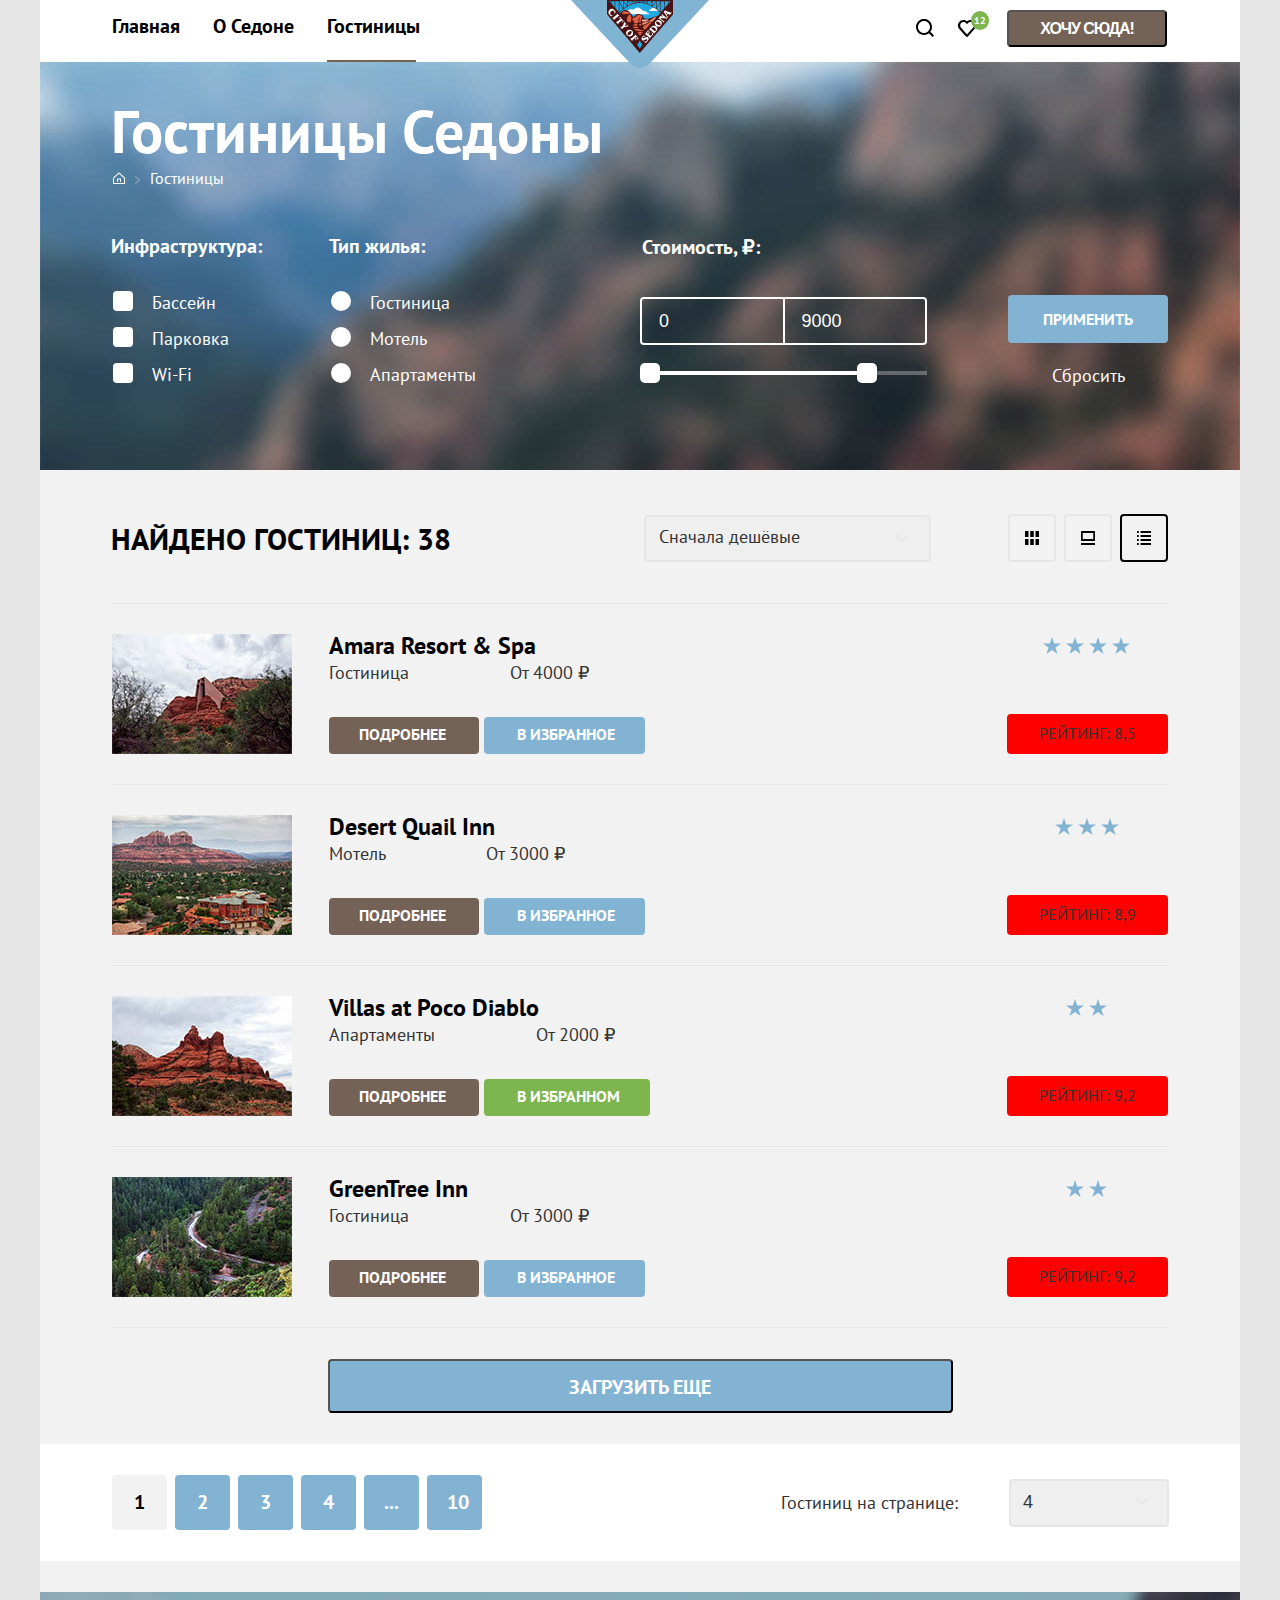
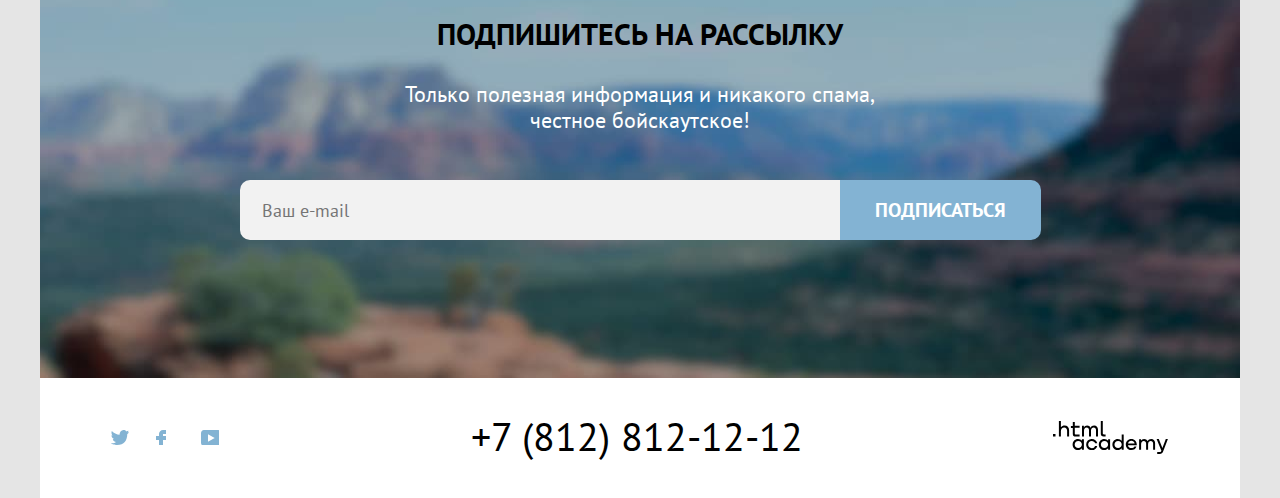
==== commit c429157c: "Доработки" ====
--- a/catalog.html
+++ b/catalog.html
@@ -7,7 +7,7 @@
   <meta name="viewport" content="width=device-width, initial-scale=1.0">
   <title>HOTELS catalog: Седона</title>
   <link rel="icon" href="favicon.ico">
-  <link href="css\style.css" rel="stylesheet">
+  <link href="css/style.css" rel="stylesheet">
 </head>
 
 <body>
@@ -16,18 +16,18 @@
       <nav class="navigation">
         <ul class="navigation-list">
           <li class="navigation-item">
-            <a class="navigation-link active" href="index.html">Главная</a>
+            <a class="navigation-link" href="index.html">Главная</a>
           </li>
           <li class="navigation-item">
             <a class="navigation-link" href="#">О Седоне</a>
           </li>
           <li class="navigation-item">
-            <a class="navigation-link" href="catalog.html">Гостиницы</a>
+            <a class="navigation-link active" href="catalog.html">Гостиницы</a>
           </li>
         </ul>
         <div class="logo">
           <a href="index.html" class="logo-link">
-            <img class="logo-image" src="images\logo-sedona.svg" width="138" height="68" alt="Логотип Седона">
+            <img class="logo-image" src="images/logo-sedona.svg" width="138" height="68" alt="Логотип Седона">
           </a>
         </div>
         <ul class="navigation-list navigation-user">
@@ -64,7 +64,7 @@
       <!--<div class="favorite-window favorite-window-hide">
         <ul class="favorite-window-list">
           <li class="favorite-window-item">
-            <img class="favorite-window-image" src="images\hotels\desert-quail.jpg" width="48" height="48"
+            <img class="favorite-window-image" src="images/hotels/desert-quail.jpg" width="48" height="48"
               alt="Мотель Desert Quail Inn">
             <div class="favorite-window-description">
               <h3 class="favorite-window-title">Desert Quail Inn</h3>
@@ -81,7 +81,7 @@
             </div>
           </li>
           <li class="favorite-window-item">
-            <img class="favorite-window-image" src="images\hotels\villas-at-poco.jpg" width="48" height="48"
+            <img class="favorite-window-image" src="images/hotels/villas-at-poco.jpg" width="48" height="48"
               alt="Мотель Desert Quail Inn">
             <div class="favorite-window-description">
               <h3 class="favorite-window-title">Villas at Poco Diablo</h3>
@@ -107,12 +107,12 @@
         <ul class="menu-catalog">
           <li class="menu-catalog-item">
             <a class="menu-catalog-link" href="index.html">
-              <img src="images\icons\index-page-icon.svg" width="12" height="12" alt="Ссылка на главную страницу">
+              <img src="images/icons/index-page-icon.svg" width="12" height="12" alt="Ссылка на главную страницу">
             </a>
           </li>
           <li class="menu-catalog-item">
             <a class="menu-catalog-link" href="#">
-              <img src="images\icons\nav-link-arrow.svg" width="5" height="8" alt="Ссылка на предыдущую страницу">
+              <img src="images/icons/nav-link-arrow.svg" width="5" height="8" alt="Ссылка на предыдущую страницу">
             </a>
           </li>
           <li class="menu-catalog-item">
@@ -122,20 +122,21 @@
         <form class="catalog-filter" action="https://echo.htmlacademy.ru/" method="get">
           <fieldset class="catalog-filter-group filter-group-checkbox">
             <legend class="catalog-filter-title">Инфраструктура:</legend>
-
-
             <label class="catalog-filter-label" for="pool">
-              <input class="visually-hidden catalog-filter-checkbox" type="checkbox" id="pool" name="infrastructure">
+              <input class="visually-hidden catalog-filter-checkbox" type="checkbox" id="pool"
+                name="infrastructure-pool">
               <span class="control-mark"></span>
               <span class="catalog-filter-item">Бассейн</span>
             </label>
             <label class="catalog-filter-label" for="parking">
-              <input class="visually-hidden catalog-filter-checkbox" type="checkbox" id="parking" name="infrastructure">
-              <span class="control-mark"></span>
-              <span class="catalog-filter-item">Парковка</span> </label>
+              <input class="visually-hidden catalog-filter-checkbox" type="checkbox" id="parking"
+                name="infrastructure-parking">
+              <span class="control-mark"></span>
+              <span class="catalog-filter-item">Парковка</span>
             </label>
             <label class="catalog-filter-label" for="wifi">
-              <input class="visually-hidden catalog-filter-checkbox" type="checkbox" id="wifi" name="infrastructure">
+              <input class="visually-hidden catalog-filter-checkbox" type="checkbox" id="wifi"
+                name="infrastructure-wifi">
               <span class="control-mark"></span>
               <span class="catalog-filter-item">Wi-Fi</span>
             </label>
@@ -143,17 +144,18 @@
           <fieldset class="catalog-filter-group filter-group-radio">
             <legend class="catalog-filter-title">Тип жилья:</legend>
             <label class="catalog-filter-label" for="hotel">
-              <input class="visually-hidden catalog-filter-radio" type="radio" id="hotel" name="type-of-housing">
+              <input class="visually-hidden catalog-filter-radio" type="radio" id="hotel" name="type-of-hotel">
               <span class="control-mark"></span>
               <span class="catalog-filter-item">Гостиница</span>
             </label>
             <label class="catalog-filter-label" for="motel">
-              <input class="visually-hidden catalog-filter-radio" type="radio" id="motel" name="typeofhousing">
+              <input class="visually-hidden catalog-filter-radio" type="radio" id="motel" name="type-of-motel">
               <span class="control-mark"></span>
               <span class="catalog-filter-item">Мотель</span>
             </label>
             <label class="catalog-filter-label" for="apartments">
-              <input class="visually-hidden catalog-filter-radio" type="radio" id="apartments" name="typeofhousing">
+              <input class="visually-hidden catalog-filter-radio" type="radio" id="apartments"
+                name="type-of-apartments">
               <span class="control-mark"></span>
               <span class="catalog-filter-item">Апартаменты</span>
             </label>
@@ -161,11 +163,13 @@
           <fieldset class="catalog-filter-group filter-group-toggle">
             <legend class="catalog-filter-title">Стоимость, ₽:</legend>
             <div class="price-entry-field">
-              <label class="price-area">
-                <input class="filter-input-left" value="0" type="number" name="min-price" placeholder="от">
+              <label class="price-area" for="price-before">
+                <input class="filter-input-left" value="0" type="number" id="price-before" name="min-price"
+                  placeholder="от">
               </label>
-              <label class="price-area">
-                <input class="filter-input-right" value="9000" type="number" name="max-price" placeholder="до">
+              <label class="price-area" for="price-after">
+                <input class="filter-input-right" value="9000" type="number" id="price-after" name="max-price"
+                  placeholder="до">
               </label>
             </div>
             <div class="range-controls">
@@ -198,24 +202,25 @@
         <div class="sorting-type-view">
           <a href="#" class="sorting-button">
             <span class="visually-hidden">Показать карточки</span>
-            <img src="images\icons\mode-tile.svg" alt="Плитка" class="sorting-type-icon" width="48" height="48">
+            <img src="images/icons/mode-tile.svg" alt="Плитка" class="sorting-type-icon" width="48" height="48">
           </a>
           <a href="#" class="sorting-button">
             <span class="visually-hidden">Крупные значки</span>
-            <img src="images\icons\mode-slideshow.svg" alt="Слайдшоу" class="sorting-type-icon" width="48" height="48">
+            <img src="images/icons/mode-slideshow.svg" alt="Слайдшоу" class="sorting-type-icon" width="48" height="48">
           </a>
           <a href="#" class="sorting-button">
             <span class="visually-hidden">Показать список</span>
-            <img src="images\icons\mode-list.svg" alt="Список" class="sorting-type-icon sorting-icon-light" width="48"
+            <img src="images/icons/mode-list.svg" alt="Список" class="sorting-type-icon sorting-icon-light" width="48"
               height="48">
           </a>
         </div>
       </section>
       <section class="catalog">
+        <h2 class="visually-hidden">Каталог</h2>
         <ul class="catalog-list">
           <li class="catalog-card">
             <a class="catalog-card-link" href="product.html">
-              <img class="catalog-card-image amara" src="images\hotels\amara.jpg" width="180" height="120"
+              <img class="catalog-card-image amara" src="images/hotels/amara.jpg" width="180" height="120"
                 alt="Гостиница Amara Resort & Spa">
             </a>
             <div class="catalog-card-param">
@@ -248,7 +253,7 @@
           </li>
           <li class="catalog-card">
             <a class="catalog-card-link" href="product.html">
-              <img class="catalog-card-image desert" src="images\hotels\desert-quail.jpg" width="180" height="120"
+              <img class="catalog-card-image desert" src="images/hotels/desert-quail.jpg" width="180" height="120"
                 alt="Мотель Desert Quail Inn">
             </a>
             <div class="catalog-card-param">
@@ -277,7 +282,7 @@
           </li>
           <li class="catalog-card">
             <a class="catalog-card-link" href="product.html">
-              <img class="catalog-card-image diablo" src="images\hotels\villas-at-poco.jpg" width="180" height="120"
+              <img class="catalog-card-image diablo" src="images/hotels/villas-at-poco.jpg" width="180" height="120"
                 alt="Апартаменты Villas at Poco Diablo">
             </a>
             <div class="catalog-card-param">
@@ -301,7 +306,7 @@
           </li>
           <li class="catalog-card">
             <a class="catalog-card-link" href="product.html">
-              <img class="catalog-card-image greentree" src="images\hotels\greentree.jpg" width="180" height="120"
+              <img class="catalog-card-image greentree" src="images/hotels/greentree.jpg" width="180" height="120"
                 alt="Гостиница GreenTree Inn">
             </a>
             <div class="catalog-card-param">
@@ -327,6 +332,7 @@
         <button class="button button-show-more" type="button">Загрузить еще</button>
       </section>
       <section class="pagination">
+        <h3 class="visually-hidden">Пагинация</h3>
         <ul class="pagination">
           <li class="pagination-item">
             <a class="pagination-link pagination-current">1</a>
@@ -366,7 +372,7 @@
           </form>
         </div>
       </section>
-      <section class="subscription subscription-background">
+      <section class="subscription subscription-catalog">
         <h2 class="subscription-caption subscription-caption-catalog">Подпишитесь на рассылку</h2>
         <p class="subscription-description">Только полезная информация и никакого спама,<br>честное бойскаутское!</p>
         <form class="subscription-form" action="#" method="post">
@@ -389,7 +395,7 @@
                     d="M11.6.2c1.8-.5 3.2.3 3.8 1.2.7-.2 1.4-.5 2.1-.7 0 .9-.6 1.5-.9 1.8.7.1 1.4-.6 1.4-.6-.2 1-1.1 1.8-1.7 2C16.1 10.7 13 15.1 5.7 15h-.5c-.4 0-4.4-.5-5.2-1.9 2.4.2 4.1-.4 5-1.2-1-.3-2.9-.4-3.2-2.9.4.1.6.2 1.3.1C1.8 8.3.4 7.5.5 5.3c.3.3 1.1.5 1.4.5C1.1 5.6-.2 2.5.9.9c1.9 1.9 4 3.6 7.6 3.8C8.7 2.3 9.7.8 11.6.2Z" />
                 </g>
                 <defs>
-                  <clipPath id="a">
+                  <clipPath id="tw">
                     <path fill="#fff" d="M0 0h18v15H0z" />
                   </clipPath>
                 </defs>
@@ -399,7 +405,7 @@
           <li class="footer-social-item">
             <a class="social-button" href="#">
               <span class="visually-hidden">Фейсбук</span>
-              <svg width="10" height="18" fill="none" xmlns="http://www.w3.org/2000/svg">
+              <svg width="18" height="15" fill="none" xmlns="http://www.w3.org/2000/svg">
                 <path class="footer-social-icon" d="M7 0C4.8 0 3 1.8 3 4v2H0v4h3v8h4v-8h3V6H7V4h3V0H7Z"
                   fill="#83B3D3" />
               </svg>
@@ -408,14 +414,14 @@
           <li class="footer-social-item">
             <a class="social-button" href="#">
               <span class="visually-hidden">Ютуб</span>
-              <svg width="20" height="16" fill="none" xmlns="http://www.w3.org/2000/svg">
+              <svg width="18" height="15" fill="none" xmlns="http://www.w3.org/2000/svg">
                 <g clip-path="url(#a)">
                   <path class="footer-social-icon"
                     d="M17 0H2.9C1.2 0 0 1.5 0 3.2v9.5C0 14.5 1.2 16 2.9 16h14.3c1.5 0 2.9-1.5 2.9-3.2V3.2C19.9 1.5 18.7 0 17 0ZM7 11.8V4.2L13.7 8 7 11.8Z"
                     fill="#83B3D3" />
                 </g>
                 <defs>
-                  <clipPath id="a">
+                  <clipPath id="b">
                     <path fill="#fff" d="M0 0h20v16H0z" />
                   </clipPath>
                 </defs>
--- a/css/style.css
+++ b/css/style.css
@@ -0,0 +1,1895 @@
+@font-face {
+  font-family: "PT Sans";
+  font-style: normal;
+  font-weight: 400;
+  src: url("/fonts/ptsans-400.woff2") format("woff2");
+  font-display: swap;
+}
+
+@font-face {
+  font-family: "PT Sans";
+  font-style: normal;
+  font-weight: 700;
+  src: url("/fonts/ptsans-700.woff2") format("woff2");
+  font-display: swap;
+}
+
+@font-face {
+  font-family: "PT Sans";
+  font-style: italic;
+  font-weight: 400;
+  src: url("/fonts/pt-sans-italic.woff2") format("woff2");
+}
+
+@font-face {
+  font-family: "PT Sans";
+  font-style: italic;
+  font-weight: 700;
+  src: url("/fonts/pt-sans-bold-italic.woff2") format("woff2");
+  font-display: swap;
+}
+
+body {
+  margin: 0;
+  font-family: "PT Sans", sans-serif;
+  font-size: 18px;
+  line-height: 21px;
+  background-color: #E5E5E5;
+  color: #333333;
+}
+
+.container {
+  max-width: 1200px;
+  margin: auto;
+}
+
+.visually-hidden {
+  display: none;
+}
+
+.page-header {
+  color: #000000;
+  background-color: #FFFFFF;
+}
+
+.navigation {
+  display: flex;
+  justify-content: space-between;
+  width: 1200px;
+  position: relative;
+}
+
+.navigation-list {
+  display: flex;
+  justify-content: space-around;
+  margin: 0;
+  padding: 0;
+}
+
+.navigation-user {
+  display: flex;
+  justify-content: flex-end;
+  margin-left: 175px;
+  align-items: baseline;
+  padding-left: 0;
+}
+
+.navigation-item {
+  margin-left: 60px;
+  margin-top: 4px;
+  list-style-type: none;
+}
+
+.navigation-item:not(:first-child) {
+  margin-left: 9px;
+}
+
+.navigation-item-user {
+  margin-top: 8px;
+  list-style-type: none;
+}
+
+.navigation-link {
+  position: relative;
+  display: block;
+  padding: 6px 9px;
+  font-size: 20px;
+  line-height: 26px;
+  font-weight: 700;
+  color: #000000;
+  background-color: #FFFFFF;
+  text-align: center;
+  text-decoration: none;
+  border: 3px solid transparent;
+}
+
+.active::after {
+  position: absolute;
+  content: "";
+  top: 140%;
+  display: block;
+  width: calc(100% - 22px);
+  height: 2px;
+  background-color: #756257;
+}
+
+.navigation-link:hover {
+  color: #756257;
+}
+
+.navigation-icon-param:hover {
+  fill: #756257;
+}
+
+.navigation-link:focus {
+  border: 3px solid #83B3D3;
+  box-sizing: border-box;
+  border-radius: 10px;
+}
+
+.navigation-link:active {
+  color: #756257;
+  opacity: 0.3;
+}
+
+.counter {
+  position: relative;
+}
+
+.counter::after {
+  position: absolute;
+  top: 0;
+  right: -4px;
+  content: "12";
+  font-size: 10px;
+  line-height: 13px;
+  text-align: center;
+  color: #FFFFFF;
+  background-color: #7DB54F;
+  background-size: 19px;
+  border-radius: 50%;
+  padding: 3px;  
+}
+
+.logo {
+  margin-left: 120px;
+}
+
+.logo-link {
+  position: relative;
+  z-index: 1;
+}
+
+.navigation-button {
+  margin-right: 73px;
+  margin-top: 10px;
+  margin-bottom: 14px;
+  width: 160px;
+  height: 37px;
+  font-weight: 700;
+  font-size: 16px;
+  letter-spacing: -1.1px;
+  line-height: 21px;
+  text-align: center;
+  text-transform: uppercase;
+  background-color: #756257;
+  border-radius: 4px;
+  color:#FFFFFF;
+}
+
+/*Избранное*/
+.favorite-window {
+  width: 400px;
+  min-height: 232px;
+  position: absolute;
+  top: 0;
+  right: 0;
+  z-index: 2;
+  box-sizing: border-box;
+  font-family: "PT Sans Narrow", sans-serif;
+  display: flex;
+  flex-direction: column;
+  border: 1px solid #E6E6E6;
+  box-sizing: border-box;
+  box-shadow: 0px 25px 50px rgba(0, 0, 0, 0.15);
+  border-radius: 20px;
+  background: #FFFFFF;
+}
+
+.favorite-window-list {
+  margin: 0;
+  padding: 0;
+  display: flex;
+  flex-direction: column;
+}
+
+.favorite-window-item {
+  display: flex;
+  justify-content: space-between;
+  padding: 25px;
+  align-items: center;
+  list-style-type: none;
+}
+
+.favorite-window-image {
+  border-radius: 50%;
+}
+
+.favorite-window-description {
+  width: 244px;
+}
+
+.favorite-window-title {
+  margin: 0;
+  padding: 0;
+  font-weight: 700;
+  font-size: 18px;
+  color: #000000;
+}
+
+.favorite-window-type {
+  font-weight: normal;
+  font-size: 16px;
+  color: #333333;
+}
+
+.favorite-window-delete {
+  margin-left: 25px;
+}
+
+.favorite-window-button {
+  width: 400px;
+  font-weight: 700;
+  font-size: 16px;
+  line-height: 21px;
+  text-align: center;
+  text-transform: uppercase;
+  padding-top: 20px;
+  padding-bottom: 20px;
+  font-size: 16px;
+  line-height: 21px;
+  text-align: center;
+  background: #756257;
+  border-radius: 0px 0px 20px 20px;
+  color: #FFFFFF;
+  text-decoration: none;
+}
+
+/*main*/
+
+
+.main-index {
+  margin-top: -10px;
+  color: #000000;
+  background-color: #FFFFFF;
+}
+
+.index-promo {
+  position: relative;
+  background-image: url(../images/index-background.jpg),
+  url(../images/divider.svg);
+  width: 1200px;
+  height: 485px;
+  text-align: center;
+  background-size: 100% auto;
+  background-repeat: no-repeat;
+}
+
+.index-promo-image {
+  display: block;
+  margin: auto;
+  padding-top: 51px
+}
+
+.index-promo::after {
+  content: "";
+  position: absolute;
+  bottom: 0;
+  left: 0;
+  background-image: url(../images/divider.svg);
+  width: 100%;
+  height: 57px;
+}
+
+.description {
+  padding-top: 60px;
+  padding-bottom: 79px;
+  text-align: center;
+  background: #FFFFFF;
+}
+
+.description-container {
+  max-width: 720px;
+  line-height: 36px;
+  margin-left: 240px;
+}
+
+.description-title {
+  margin: 0;
+  margin-bottom: 33px;
+  font-weight: 700;
+  font-size: 30px;
+  line-height: 36px;
+  text-align: center;
+  text-transform: uppercase;
+}
+
+.description-text {
+  font-weight: 400;
+  font-size: 22px;
+  line-height: 36px;
+  text-align: center;
+  color: #333333;
+}
+
+.advantages {
+  font-weight: 400;
+  font-size: 18px;
+  line-height: 21px;
+  text-align: center;
+}
+
+.advantages-list {
+  display: flex;
+  justify-content: space-between;
+  flex-wrap: wrap;
+  margin: 0;
+  padding: 0;
+  list-style-type: none;
+}
+
+.advantages-item {
+  margin: 0;
+  padding: 0;
+  width: 400px;
+  height: 384px;
+}
+
+.advantages-item-city,
+.advantages-item-bridge {
+  font-weight: 400;
+  font-size: 18px;
+  line-height: 21px;
+  text-align: center;
+  color: #FFFFFF;
+  background-color: #83B3D3;
+  
+}
+
+.advantages-item-housing,
+.advantages-item-gifts,
+.advantages-item-road {
+  font-weight: 400;
+  font-size: 18px;
+  line-height: 21px;
+  text-align: center;
+  color: #333333;
+  background-color: rgba(131, 179, 211, 0.12);
+}
+
+.advantages-item-food,
+.advantages-item-area,
+.advantages-item-few {
+  font-weight: 400;
+  font-size: 18px;
+  line-height: 21px;
+  text-align: center;
+  color: #333333;
+  background-color: #FFFFFF;
+}
+
+.advantages-item-title {
+  margin: 0;
+  padding: 0;
+  padding-top: 96px;
+  padding-bottom: 30px;
+  font-weight: 700;
+  font-size: 24px;
+  line-height: 28px;
+  text-transform: uppercase;
+}
+
+.item-title-housing,
+.item-title-food,
+.item-title-gifts {
+  margin: 0;
+  margin-top: 19px;
+  margin-bottom: 19px;
+  font-weight: 700;
+  font-size: 24px;
+  line-height: 28px;
+  text-align: center;
+  color: #000;
+  text-transform: uppercase;
+}
+
+.advantages-item-description {
+  margin: auto;
+  margin-top: 30px;
+  max-width: 216px;
+  margin-left: 90px;
+  font-weight: 400;
+  font-size: 18px;
+  line-height: 21px;
+  text-align: center;
+  color: #FFFFFF;
+}
+
+.housing-description,
+.food-description,
+.gifts-description {
+  margin: auto;
+  max-width: 250px;
+  font-weight: 400;
+  font-size: 18px;
+  line-height: 21px;
+  text-align: center;
+  color: #333333;
+}
+
+.housing-description {
+  width: 172px;
+}
+
+.advantages-item-icon {
+  margin-top: 90px;
+}
+
+.gift-image {
+  margin-top: 85px;
+}
+
+.advantages-item-image {
+  display: block;
+}
+
+.advantages-title-bridge {
+  margin: 0;
+  padding-top: 96px;
+  padding-bottom: 30px;
+  font-weight: 700;
+  font-size: 24px;
+  line-height: 28px;
+  text-align: center;
+  text-transform: uppercase;
+  color: #FFFFFF;
+}
+
+.advantages-title-area,
+.advantages-title-road,
+.advantages-title-few {
+  margin: 0;
+  padding-top: 96px;
+  padding-bottom: 30px;
+  font-weight: 700;
+  font-size: 24px;
+  line-height: 28px;
+  text-align: center;
+  text-transform: uppercase;
+  color: #000000;
+}
+
+.advantages-description {
+  margin: 0;
+  margin-top: 30px;
+}
+
+.search {
+  padding-top: 88px;
+  max-height: 417px;
+  text-align: center;
+  background-color: #FFFFFF;
+}
+
+.search-caption {
+  margin: 0;
+  font-weight: 700;
+  font-size: 30px;
+  line-height: 36px;
+  text-align: center;
+  text-transform: uppercase;
+  color: #000000;
+}
+
+.search-description {
+  margin: 0;
+  margin-top: 29px;
+  font-weight: 400;
+  font-size: 22px;
+  line-height: 26px;
+  text-align: center;
+  color: #333333;
+}
+
+.search-button {
+  margin-top: 59px;
+  margin-bottom: 91px;
+  width: 575px;
+  height: 60px;
+  background-color: #756257;
+  border-radius: 10px;
+  font-family: 'PT Sans', sans-serif;
+  font-weight: 700;
+  font-size: 20px;
+  line-height: 36px;
+  text-align: center;
+  text-transform: uppercase;
+  color: #FFFFFF;
+}
+
+.search-button:hover {
+  background-color: #615048;
+}
+
+.search-button:focus {
+  background: #615048;
+  outline: 3px solid #83B3D3;
+  box-sizing: border-box;
+}
+
+.search-button:active {
+  opacity: 0.3;
+}
+
+.subscription {
+  background-image: url(../images/subscription-background.jpg);
+  width: 1200px;
+  font-weight: 400;
+  font-size: 22px;
+  line-height: 26px;
+  text-align: center;
+  color: #FFFFFF;
+}
+
+.subscription-catalog {
+  padding-bottom: 138px;
+  background-image: url(../images/subscription-background.jpg);
+  background-repeat: round;
+  width: 1200px;
+  font-weight: 400;
+  font-size: 22px;
+  line-height: 26px;
+  text-align: center;
+  color: #FFFFFF;
+}
+
+.subscription-caption {
+  margin: 0;
+  padding: 0;
+  padding-top: 94px;
+  font-family: 'PT Sans', sans-serif;
+  font-style: normal;
+  font-weight: bold;
+  font-size: 30px;
+  line-height: 36px;
+  text-align: center;
+  text-transform: uppercase;
+  color: #FFFFFF;
+}
+
+.subscription-caption-catalog {
+  margin: 0;
+  padding-top: 24px;
+  font-family: 'PT Sans', sans-serif;
+  font-style: normal;
+  font-weight: bold;
+  font-size: 30px;
+  line-height: 36px;
+  text-align: center;
+  text-transform: uppercase;
+  color: #000000;
+}
+
+.subscription-description {
+  margin: 0;
+  margin-top: 29px;
+}
+
+.subscription-form {
+  display: flex;
+  justify-content: center;
+  margin-top: 47px;
+}
+
+.field {
+  box-sizing: border-box;
+  width: 600px;
+  height: 60px;
+  padding-left: 22px;
+  background-color: #F2F2F2;
+  border: none;
+  border-radius: 10px 0px 0px 10px;
+  border-right: 0;
+  font-family: 'PT Sans', sans-serif;
+  font-weight: 400;
+  font-size: 18px;
+  line-height: 26px;
+  color: #000000;
+  
+}
+
+.field:hover {
+  background-color: #E6E6E6;
+}
+
+.field:focus {
+  background-color: #E6E6E6;
+  border: 3px solid #83B3D3;
+}
+
+.field:active {
+  background-color: #FFFFFF;
+  outline: 2px solid #000000;
+  box-sizing: border-box;
+}
+
+.field:optional:valid {
+  outline: 2px solid transparent;
+}
+
+.newsletter-button {
+  height: 60px;
+  background-color: #83B3D3;
+  padding-left: 35px;
+  padding-right: 35px;
+  border: none;
+  border-radius: 0px 10px 10px 0px;
+  border-left: 0;
+  font-family: 'PT Sans', sans-serif;
+  font-weight: 700;
+  font-size: 20px;
+  line-height: 26px;
+  text-align: center;
+  text-transform: uppercase;
+  color: #FFFFFF;
+}
+
+.blue-button:hover {
+  background-color: #68A2CA;
+}
+
+.blue-button:focus {
+  background-color: #68A2CA;
+  outline: 3px solid #756257;
+}
+
+.blue-button:active {
+  color: #FFFFFF;
+  opacity: 0.3;
+  background-color: #68A2CA;
+  border: none;
+}
+
+.page-footer {
+  background-color: #FFFFFF;
+}
+
+.footer-social {
+  display: flex;
+  justify-content: space-between;
+  padding-top: 40px;
+  padding-bottom: 21px;
+}
+
+.footer-social-list {
+  display: flex;
+  align-items: flex-start;
+  margin: 0;
+}
+
+.footer-social-item {
+  margin-top: 10px;
+  margin-left: 19px;
+  text-align: left;
+  list-style-type: none;
+  text-decoration: none;
+}
+
+.footer-social-item:not(:first-child) {
+  margin-left: 3px;
+}
+
+.social-button {
+  padding: 11px 12px;
+}
+
+.footer-social-icon:hover {
+  fill: #68A2CA;
+}
+
+.social-button:focus {
+  fill: #68A2CA;
+  outline: 3px solid #83B3D3;
+  box-sizing: border-box;
+  border-radius: 10px;
+}
+
+.social-button:active {
+  opacity: 0.3;
+}
+
+.footer-tel {
+  display: block;
+  margin-left: 11px;
+  margin-top: -17px;
+  padding: 15px;
+  text-decoration: none;
+  font-weight: 400;
+  font-size: 40px;
+  line-height: 40px;
+  text-align: center;
+  text-transform: uppercase;
+  color: #000000;
+}
+
+.footer-tel:hover {
+  color: #756257;
+}
+
+.footer-tel:focus {
+  outline: 3px solid #83B3D3;
+  box-sizing: border-box;
+  border-radius: 10px;
+  color: #756257;
+}
+
+.footer-tel:active {
+  color: #756257;
+  opacity: 0.3;
+}
+
+.footer-logo {
+  margin-top: -15px;
+  margin-right: 50px;
+}
+
+.footer-logo-link {
+  display: block;
+  padding: 18px 22px;
+}
+
+.logo-link-param:hover {
+  fill: #756257;
+}
+
+.footer-logo-link:focus {
+  outline: 3px solid #83B3D3;
+  box-sizing: border-box;
+  border-radius: 10px;
+  fill: #756257;
+}
+
+.footer-logo-link:active {
+  opacity: 0.3;
+}
+
+/* Начало стилей страницы каталога */
+
+.main-hotels {
+  margin-top: -10px;
+  background-color: #F2F2F2;
+}
+
+.filter {
+  background-image: url(../images/catalog-background.jpg);
+  max-width: 1200px;
+  max-height: 408px;
+  font-weight: 400;
+  font-size: 18px;
+  line-height: 23px;
+  color: #FFFFFF;
+}
+
+.filter-title {
+  margin: 0;
+  padding-top: 30px;
+  padding-left: 71px;
+  font-weight: 700;
+  font-size: 60px;
+  line-height: 78px;
+  color: #FFFFFF;
+}
+
+.menu-catalog {
+  display: flex;
+  margin-top: -4px;
+  padding-left: 73px;
+  list-style-type: none;
+}
+
+.menu-catalog-item {
+  margin-right: 10px;
+}
+
+.menu-catalog-link {
+  text-decoration: none;
+  font-weight: 400;
+  font-size: 16px;
+  line-height: 21px;
+  color: #FFFFFF;
+}
+
+.menu-catalog-link:hover {
+  opacity: 0.6;
+}
+
+.menu-catalog-link:focus {
+  border: 3px solid #83B3D3;
+  box-sizing: border-box;
+  border-radius: 4px;
+}
+
+.menu-catalog-link:active {
+  border: none;
+  opacity: 0.3;
+}
+
+.catalog-filter {
+  display: flex;
+  justify-content: space-between;
+}
+
+.catalog-filter-group {
+  margin: 0;
+  padding: 0;
+  border: none;
+}
+
+.filter-group-checkbox {
+  margin-top: 26px;
+  margin-left: 69px;
+  margin-bottom: 73px;
+}
+
+.filter-group-radio {
+  margin-top: 26px;
+  margin-left: -18px;
+  margin-bottom: 73px;
+}
+
+.filter-group-toggle {
+  margin-top: 27px;
+  margin-left: 83px;
+  margin-bottom: 73px;
+}
+
+.price-entry-field {
+  width: 287px;
+  height: 48px;
+  margin-top: 5px;
+  margin-bottom: 26px;
+  display: grid;
+  grid-template-columns: 1fr 1fr;
+}
+
+.price-area {
+  padding-left: 0;
+}
+
+.filter-input-left,
+.filter-input-right {
+  margin: 0;
+  padding: 5px;
+  padding-left: 17px;
+  width: 100%;
+  height: 48px;
+  display: block;
+  background: inherit;
+  border: 2px solid #FFFFFF;
+  box-sizing: border-box;
+  font-weight: 400;
+  font-size: 18px;
+  line-height: 23px;
+  color: #FFFFFF;
+}
+
+.filter-input-left {
+  border-right: 1px solid #FFFFFF;
+  border-radius: 4px 0 0 4px;
+}
+
+.filter-input-right {
+  border-left: 1px solid #FFFFFF;
+  border-radius: 0 4px 4px 0;
+}
+
+.filter-input-left:hover,
+.filter-input-right:hover {
+  opacity: 0.6;
+}
+
+.filter-input-left:focus,
+.filter-input-right:focus {
+  box-sizing: border-box;
+  box-shadow: 0px 0px 0px 3px #81B3D2;
+}
+
+.filter-input-left:active,
+.filter-input-right:active {
+  background: #756257;
+}
+
+.range-controls {
+  position: relative;
+  width: 287px;
+  height: 4px;
+  margin-top: 10px;
+  background-color: rgba(248, 247, 244, 0.3);
+}
+
+.bar {
+  position: absolute;
+  left: 0px;
+  top: 0;
+  width: 217px;
+  height: 4px;
+  background-color: #FFFFFF;
+}
+
+.range-toggle {
+  position: absolute;
+  top: -8px;
+  width: 20px;
+  height: 20px;
+  background-color: #FFFFFF;
+  border: none;
+  border-radius: 5px;
+  cursor: pointer;
+}
+
+.range-toggle:hover {
+  box-shadow: 0px 4px 10px rgba(0, 0, 0, 0.25);
+}
+
+.range-toggle:focus {
+  border: 3px solid #83B3D3;
+  box-shadow: 0px 4px 10px rgba(0, 0, 0, 0.25);
+}
+
+.range-toggle:active {
+  border: 2px solid #83B3D3;
+  box-shadow: 0px 7px 15px rgba(0, 0, 0, 0.4);
+}
+
+.range-toggle-min {
+  left: 0;
+}
+
+.range-toggle-max {
+  left: 100%;
+}
+
+.catalog-filter-title {
+  margin-bottom: 32px;
+  font-weight: 700;
+  font-size: 20px;
+  line-height: 26px;
+  color: #FFFFFF;
+}
+
+.catalog-filter-label {
+  position: relative;
+  display: block;
+  padding-left: 43px;
+  margin-bottom: 13px;
+}
+
+.control-mark {
+  position: absolute;
+  top: 0px;
+  left: 4px;
+  width: 20px;
+  height: 20px;
+  background-color: #FFFFFF;
+  border-radius: 4px;
+  color: #3F5E72;
+}
+
+.catalog-filter-label:hover .control-mark {
+  background: rgba(255, 255, 255, 0.6);
+}
+
+.catalog-filter-label:focus .control-mark {
+  outline: 3px solid #83B3D3;
+}
+
+.catalog-filter-label:active .control-mark {
+  background: rgba(255, 255, 255, 0.3);
+}
+
+.catalog-filter-checkbox:disabled+.control-mark {
+  background: rgba(255, 255, 255, 0.6);
+  border: 3px solid #83B3D3;
+}
+
+.catalog-filter-checkbox[type="checkbox"]:checked+.control-mark::after {
+  position: absolute;
+  top: 9px;
+  left: 6px;
+  width: 12px;
+  height: 2px;
+  background-color: #3F5E72;
+  content: "";
+}
+
+.catalog-filter-checkbox[type="checkbox"]:checked+.control-mark::before {
+  position: absolute;
+  top: 11px;
+  left: 4px;
+  width: 8px;
+  height: 2px;
+  background-color: #3F5E72;
+  content: "";
+}
+
+.catalog-filter-checkbox[type="checkbox"]:checked+.control-mark::before {
+  transform: rotate(55deg);
+}
+
+.catalog-filter-checkbox[type="checkbox"]:checked+.control-mark::after {
+  transform: rotate(-65deg);
+}
+
+.catalog-filter-radio[type="radio"]+.control-mark {
+  border-radius: 50%;
+}
+
+.catalog-filter-radio[type="radio"]:checked+.control-mark::before {
+  position: absolute;
+  top: 5px;
+  left: 5px;
+  width: 10px;
+  height: 10px;
+  background-color: #3F5E72;
+  border-radius: 50%;
+  content: "";
+}
+
+.catalog-filter-item {
+  font-weight: 400;
+  font-size: 18px;
+  line-height: 23px;
+  color: #FFFFFF;
+}
+
+.catalog-filter-checkbox {
+  width: 20px;
+  height: 20px;
+  background-color: #FFFFFF;
+  border-radius: 4px;
+  color: #3F5E72;
+}
+
+.catalog-filter-radio {
+  width: 20px;
+  height: 20px;
+  background-color: #FFFFFF;
+  color: #3F5E72;
+}
+
+.catalog-filter-button {
+  display: flex;
+  flex-direction: column;
+  margin-top: 88px;
+  margin-right: 72px;
+}
+
+.button-show {
+  width: 160px;
+  height: 48px;
+  font-family: 'PT Sans', sans-serif;
+  font-weight: 700;
+  font-size: 16px;
+  line-height: 21px;
+  align-items: center;
+  text-align: center;
+  text-transform: uppercase;
+  background: #83B3D3;
+  border: none;
+  border-radius: 4px;
+  color: #FFFFFF;
+}
+
+.button-show:hover {
+  background: #68A2CA;
+}
+
+.button-show:focus {
+  background: #68A2CA;
+  border: 3px solid #FFFFFF;
+}
+
+.button-show:active {
+  background: #68A2CA;
+  border: none;
+  opacity: 0.3;
+}
+
+.button-cancel {
+  margin-top: 20px;
+  border: none;
+  font-family: 'PT Sans', sans-serif;
+  font-weight: 400;
+  font-size: 18px;
+  line-height: 23px;
+  text-align: center;
+  color: #FFFFFF;
+  background: inherit;
+}
+
+.button-cancel:hover {
+  opacity: 0.6;
+}
+
+.button-cancel:focus {
+  border: 3px solid #83B3D3;
+  box-sizing: border-box;
+  border-radius: 4px;
+}
+
+.button-cancel:active {
+  border: none;
+  opacity: 0.3;
+}
+
+.sorting {
+  display: flex;
+  justify-content: space-between;
+  align-items: center;
+  margin-bottom: 41px;
+  margin-top: 44px;
+  padding-left: 71px;
+}
+
+.sorting-type {
+  position: relative;
+  margin-left: 123px;
+}
+
+.sorting-title {
+  margin: 0;
+  padding: 0;
+  font-weight: 700;
+  font-size: 30px;
+  line-height: 39px;
+  text-transform: uppercase;
+  color: #000000;
+}
+
+.select-control {
+  /* for Firefox */
+  -moz-appearance: none;
+  /* for Chrome */
+  -webkit-appearance: none;
+  padding-top: 8px;
+  padding-left: 13px;
+  padding-right: 13px;
+  padding-bottom: 12px;
+  width: 287px;
+  font-family: 'PT Sans', sans-serif;
+  font-weight: 400;
+  font-size: 18px;
+  line-height: 23px;
+  color: #333333;
+  border: 2px solid #E6E6E6;
+  box-sizing: border-box;
+  border-radius: 4px;
+}
+
+.select-control::-ms-expand {
+  display: none;
+}
+
+.sorting-type::before {
+  content: '';
+  position: absolute;
+  color: #E6E6E6;
+  bottom: 20px;
+  left: 88%;
+  width: 12px;
+  height: 7px;
+  background-image: url(../images/icons/select.svg);
+  background-repeat: no-repeat;
+}
+
+.select-control:hover {
+  border: 2px solid #83B3D3;
+  box-sizing: border-box;
+}
+
+.select-control:focus {
+  border: 2px solid #83B3D3;
+  box-sizing: border-box;
+}
+
+.select-control:active {
+  border: 2px solid #E6E6E6;
+  box-sizing: border-box;
+  opacity: 0.3;
+}
+
+.select-control-value {
+  font-family: 'PT Sans', sans-serif;
+  font-style: normal;
+  font-weight: normal;
+  font-size: 18px;
+  line-height: 23px;
+  color: #333333;
+}
+
+.sorting-type-view {
+  display: flex;
+  margin-right: 72px;
+}
+
+.sorting-button {
+  display: block;
+  width: 48px;
+  height: 48px;
+  margin-left: 8px;
+  text-decoration: none;
+}
+
+.sorting-type-icon {
+  padding: 15px;
+  border: 2px solid #E6E6E6;
+  box-sizing: border-box;
+  border-radius: 4px;
+}
+
+.sorting-type-icon:hover {
+  border: 2px solid #83B3D3;
+  box-sizing: border-box;
+}
+
+.sorting-type-icon:focus {
+  border: 2px solid #83B3D3;
+  box-sizing: border-box;
+}
+
+.sorting-type-icon:active {
+  border: 2px solid #000000;
+  box-sizing: border-box;
+}
+
+.sorting-icon-light {
+  border: 2px solid #000000;
+  box-sizing: border-box;
+  border-radius: 4px;
+}
+
+.catalog {
+  max-width: 1056px;
+  margin: auto;
+  border-top: 1px solid #E6E6E6;
+  font-weight: 400;
+  font-size: 18px;
+  line-height: 23px;
+  color: #333333;
+}
+
+.catalog-list {
+  margin: 0;
+  padding: 0;
+  display: flex;
+  flex-direction: column;
+}
+
+.catalog-card {
+  display: flex;
+  justify-content: space-between;
+  margin: 30px;
+  margin-left: 0;
+  margin-right: 0;
+  margin-bottom: 0;
+  padding-bottom: 30px;
+  list-style-type: none;
+  border-bottom: 1px solid #E6E6E6;
+}
+
+.catalog-card-image {
+  display: block;
+}
+
+.catalog-card-link:hover {
+  opacity: 0.6;
+}
+
+.catalog-card-link:focus {
+  outline: 3px solid #83B3D3;
+}
+
+.catalog-card-link:active {
+  border: none;
+  opacity: 0.3;
+}
+
+.catalog-card-title {
+  display: block;
+  margin: 0;
+  margin-top: -4px;
+  padding: 0;
+  font-weight: 700;
+  font-size: 24px;
+  line-height: 31px;
+  color: #000000;
+}
+
+.catalog-card-title:hover {
+  color: #756257;
+}
+
+.catalog-card-title:focus {
+  color: #756257;
+  border: 3px solid #83B3D3;
+  box-sizing: border-box;
+  border-radius: 10px;
+}
+
+.catalog-card-title:active {
+  color: #756257;
+  border: none;
+  opacity: 0.3;
+}
+
+.catalog-card-price {
+  margin-left: 96px;
+}
+
+.catalog-card-param {
+  flex: 1;
+  margin-left: 37px;
+  font-weight: 400;
+  font-size: 18px;
+  line-height: 23px;
+  color: #333333;
+}
+
+.catalog-card-button {
+  margin-top: 38px;
+}
+
+.catalog-card-details {
+  text-decoration: none;
+}
+
+.button-details {
+  width: 151px;
+  padding-top: 7px;
+  padding-bottom: 10px;
+  padding-left: 30px;
+  padding-right: 33px;
+  font-weight: 700;
+  font-size: 16px;
+  line-height: 21px;
+  text-align: center;
+  text-transform: uppercase;
+  color: #FFFFFF;
+  background-color: #756257;
+  border-radius: 4px;
+}
+
+.button-details:hover {
+  background-color: #615048;
+  outline: 3px solid #83B3D3;
+}
+
+.button-details:focus {
+  background-color: #615048;
+}
+
+.button-details:active {
+  border: none;
+  background-color: #615048;
+  opacity: 0.3;
+}
+
+.button-favorites {
+  padding-top: 7px;
+  padding-bottom: 10px;
+  padding-left: 33px;
+  padding-right: 30px;
+  font-weight: 700;
+  font-size: 16px;
+  line-height: 21px;
+  text-align: center;
+  text-transform: uppercase;
+  color: #FFFFFF;
+  background-color: #83B3D3;
+  border-radius: 4px;
+}
+
+.button-favorites:hover {
+  background-color: #68A2CA;
+  outline: 3px solid #756257;
+}
+
+.button-favorites:focus {
+  background-color: #68A2CA;
+  outline: 1px solid #756257;
+  box-sizing: border-box;
+}
+
+.button-favorites:active {
+  background-color: #68A2CA;
+  outline: 1px solid #756257;
+  box-sizing: border-box;
+  opacity: 0.3;
+}
+
+.button-favorites-checked {
+  border: none;
+  background-color: #7DB54F;
+}
+
+.button-favorites-checked:hover {
+  background-color: #6C9E42;
+  outline: 3px solid #756257;
+}
+
+.button-favorites-checked:focus {
+  background-color: #6C9E42;
+}
+
+.button-favorites-checked:active {
+  background-color: #6C9E42;
+  border: none;
+  opacity: 0.3;
+}
+
+.catalog-item-rating {
+  display: flex;
+  flex-direction: column;
+  justify-content: space-between;
+  align-items: center;
+}
+
+.stars {
+  margin-top: 2px;
+  margin-right: 2px;
+}
+
+.catalog-card-rating {
+  padding-top: 9px;
+  padding-bottom: 10px;
+  padding-left: 32px;
+  padding-right: 32px;
+  font-style: normal;
+  font-weight: 400;
+  font-size: 16px;
+  line-height: 21px;
+  text-align: center;
+  text-transform: uppercase;
+  color: #333333;
+  background-color: red;
+  border-radius: 4px;
+}
+
+.button-show-more {
+  display: block;
+  width: 625px;
+  margin: auto;
+  margin-top: 31px;
+  margin-bottom: 30px;
+  padding: 0;
+  padding-top: 13px;
+  padding-bottom: 11px;
+  font-family: 'PT Sans', sans-serif;
+  font-weight: 700;
+  font-size: 20px;
+  line-height: 26px;
+  text-align: center;
+  text-transform: uppercase;
+  color: #FFFFFF;
+  background: #83B3D3;
+  border-radius: 4px;
+}
+
+.pagination {
+  display: flex;
+  justify-content: space-between;
+  margin: 0;
+  margin-top: 31px;
+  margin-bottom: 31px;
+  padding: 0;
+  background-color: #FFFFFF;
+}
+
+.pagination-item:first-child {
+  margin-left: 72px;
+}
+
+.pagination-item:not(:last-child) {
+  margin-right: 8px;
+}
+
+.pagination-item {
+  list-style-type: none;
+}
+
+.pagination-link {
+  display: block;
+  box-sizing: border-box;
+  width: 55px;
+  height: 55px;
+  padding: 14px 20px;
+  font-weight: 700;
+  font-size: 20px;
+  line-height: 26px;
+  text-transform: uppercase;
+  color: #FFFFFF;
+  text-decoration: none;
+  background-color: #83B3D3;
+  border-radius: 4px;
+  text-align: center;
+}
+
+.pagination-link:hover {
+  background-color: #68A2CA;
+  box-sizing: border-box; 
+}
+
+.pagination-link:focus {
+  background-color: #68A2CA;
+  outline: 3px solid #756257;
+  box-sizing: border-box;
+}
+
+.pagination-link:active {
+  border: none;
+  opacity: 0.3;
+  box-sizing: border-box;
+}
+
+/*.pagination-link-clip {
+  box-sizing: border-box;
+  width: 55px;
+  height: 55px;
+  padding: 14px 20px;
+  font-weight: 700;
+  font-size: 20px;
+  line-height: 26px;
+  text-transform: uppercase;
+  color: #FFFFFF;
+  text-decoration: none;
+  background-color: #83B3D3;
+  border-radius: 4px;
+  text-align: center;
+}*/
+
+.pagination-current {
+  background-color: #F2F2F2;
+  color: #000000;
+}
+
+.result {
+  display: flex;
+  align-items: center;
+}
+
+.result-title {
+  font-weight: 400;
+  font-size: 18px;
+  line-height: 23px;
+  color: #333333;
+}
+
+.result-type {
+  position: relative;
+}
+
+.result-type::before {
+  content: '';
+  position: absolute;
+  color: #E6E6E6;
+  bottom: 22px;
+  left: 63%;
+  width: 12px;
+  height: 7px;
+  background-image: url(../images/icons/select.svg);
+  background-repeat: no-repeat;
+}
+
+.result-select-control {
+  /* for Firefox */
+  -moz-appearance: none;
+  /* for Chrome */
+  -webkit-appearance: none;
+  width: 160px;
+  height: 48px;
+  margin-right: 71px;
+  margin-left: 51px;
+  padding-top: 10px;
+  padding-left: 12px;
+  padding-bottom: 12px;
+  font-size: 18px;
+  line-height: 23px;
+  color: #333333;
+  border: 2px solid #E6E6E6;
+  box-sizing: border-box;
+  border-radius: 4px;
+}
+
+.modal-container {
+  /*position: fixed;*/
+  top: 0;
+  left: 0;
+  display: flex;
+  z-index: 2;
+  width: 100%;
+  height: 100%;
+  background-color: rgba(242, 242, 242, 0.8);
+}
+
+.modal {
+  position: relative;
+  margin: auto;
+  padding: 40px;
+  background: #FFFFFF;
+  box-shadow: 0px 25px 50px rgba(0, 0, 0, 0.15);
+  border-radius: 30px;
+}
+
+.modal-content {
+  width: 575px;
+  margin: auto;
+}
+
+.modal-search {
+  width: 637px;
+}
+
+.modal-close-button {
+  position: absolute;
+  padding: 20px;
+  top: 55px;
+  right: 73px;
+  width: 53px;
+  height: 53px;
+  background-color: #F2F2F2;
+  border: none;
+  border-radius: 50%;
+  background-image: url("/images/icons/close.svg");
+  background-repeat: no-repeat;
+  background-position: center;
+  cursor: pointer;
+  color: #000000;
+}
+
+.modal-close-button:hover {
+  background-color: #E6E6E6;
+}
+
+.modal-close-button:focus {
+  background-color: #E6E6E6;
+  outline: 3px solid #83B3D3;
+}
+
+
+.modal-close-button:active {
+  background-color: #E6E6E6;
+  opacity: 0.2;
+}
+
+.modal-title {
+  margin: 0;
+  margin-top: 21px;
+  padding: 0;
+  font-family: 'PT Sans', sans-serif;
+  font-weight: 700;
+  line-height: 40px;
+  font-size: 30px;
+  text-transform: uppercase;
+  color: #000000;
+}
+
+.modal-form {
+  display: flex;
+  flex-direction: column;
+  margin-top: 59px;
+}
+
+.modal-form-content {
+  display: flex;
+  align-items: center;
+  justify-content: space-between;
+  margin-bottom: 40px;
+  font-weight: 700;
+  font-size: 18px;
+  line-height: 40px;
+  color: #000000;
+}
+
+.calendar {
+  position: relative;
+}
+
+.modal-form-date {
+  width: 394px;
+  margin-left: 47px;
+  padding-left: 22px;
+  height: 48px;
+  display: inline-block;
+  background: #F2F2F2;
+  border: none;
+  border-radius: 4px;
+  font-family: inherit;
+  font-weight: 700;
+  font-size: 18px;
+  line-height: 40px;
+  color: #000000;
+  opacity: 0.6;
+}
+
+.data-end {
+  padding-left: 17px;
+}
+
+.calendar::before {
+  content: '';
+  position: absolute;
+  bottom: 19px;
+  left: 95%;
+  width: 15px;
+  height: 15px;
+  background-image: url(../images/icons/calendar.svg);
+  background-repeat: no-repeat;
+}
+
+
+.modal-form-date:hover {
+  background: #E6E6E6;
+}
+
+.modal-form-date:focus {
+  background: #E6E6E6;
+  border: 3px solid #83B3D3;
+}
+
+
+.modal-form-date:active {
+  background: #FFFFFF;
+  border: 2px solid #000000;
+  opacity: 1;
+}
+
+.input-group {
+  display: flex;
+  justify-content: space-between;
+  margin-bottom: 38px;
+  font-weight: bold;
+  font-size: 18px;
+  color: #000000;
+}
+
+.input-group-sub {
+  display: flex;
+  align-items: center;
+}
+
+.input-group-param {
+  display: flex;
+  user-select: none;
+  position: relative;
+  text-align: left;
+  padding: 0;
+  width: 133px;
+  background: #F2F2F2;
+  border-radius: 4px;
+}
+
+.param-adult {
+  margin-left: 73px;
+}
+
+.number-button {
+  width: 40px;
+  height: 50px;
+  display: block;
+  background: #F2F2F2;
+  border: none;
+  border-radius: 4px;
+  color: #3e1e02;
+  text-decoration: none;
+  opacity: 0.3;
+}
+
+.number-button:hover {
+  color: #000000;
+  opacity: 1;
+}
+
+.number-button:focus {
+  color: #000000;
+  outline: 3px solid #83B3D3;
+  box-sizing: border-box;
+  border-radius: 4px;
+  opacity: 1;
+}
+
+
+.number-button:active {
+  color: #000000;
+  opacity: 0.2;
+}
+
+.input-group-number {
+  display: inline-block;
+  font-size: 18px;
+  font-weight: 700;
+  color: #000;
+  line-height: 32px;
+  height: 50px;
+  padding: 0;
+  margin: 0;
+  background: #F2F2F2;
+  border: none;
+  outline: none;
+  border: none;
+  width: 53px;
+  text-align: center;
+}
+
+.modal-form-info {
+  display: inline-block;
+  position: relative;
+  margin-right: 20px;
+  margin-left: 10px;
+  background: #83B3D3;
+  width: 25px;
+  border-radius: 50%;
+}
+
+.modal-form-info:hover::before {
+  content: '';
+  position: absolute;
+  left: 6px;
+  top: 145%;
+  width: 13px;
+  height: 13px;
+  z-index: 2;
+  background-color: #333333;
+  transform: rotate(45deg);
+}
+
+.modal-form-info:hover::after {
+  content: attr(data-title);
+  position: absolute;
+  left: -116px;
+  top: 175%;
+  width: 216px;
+  height: 103px;
+  z-index: 3;
+  background-color: #333333;
+  font-weight: 400;
+  font-family: inherit;
+  font-size: 16px;
+  line-height: 20px;
+  padding: 22px 18px 18px 22px;
+  color: #FFF;
+  border-radius: 10px;
+}
+
+.modal-info {
+  padding-left: 11px;
+  font-size: 14px;
+  color: #FFFFFF;
+}
+
+.modal-button {
+  display: block;
+  width: 575px;
+  margin: auto;
+  margin-bottom: 30px;
+  border: none;
+  border-radius: 10px;
+  padding-top: 18px;
+  padding-bottom: 18px;
+  font-weight: 700;
+  font-size: 20px;
+  line-height: 26px;
+  text-align: center;
+  text-transform: uppercase;
+  color: #FFFFFF;
+  background-color: #83B3D3;
+}
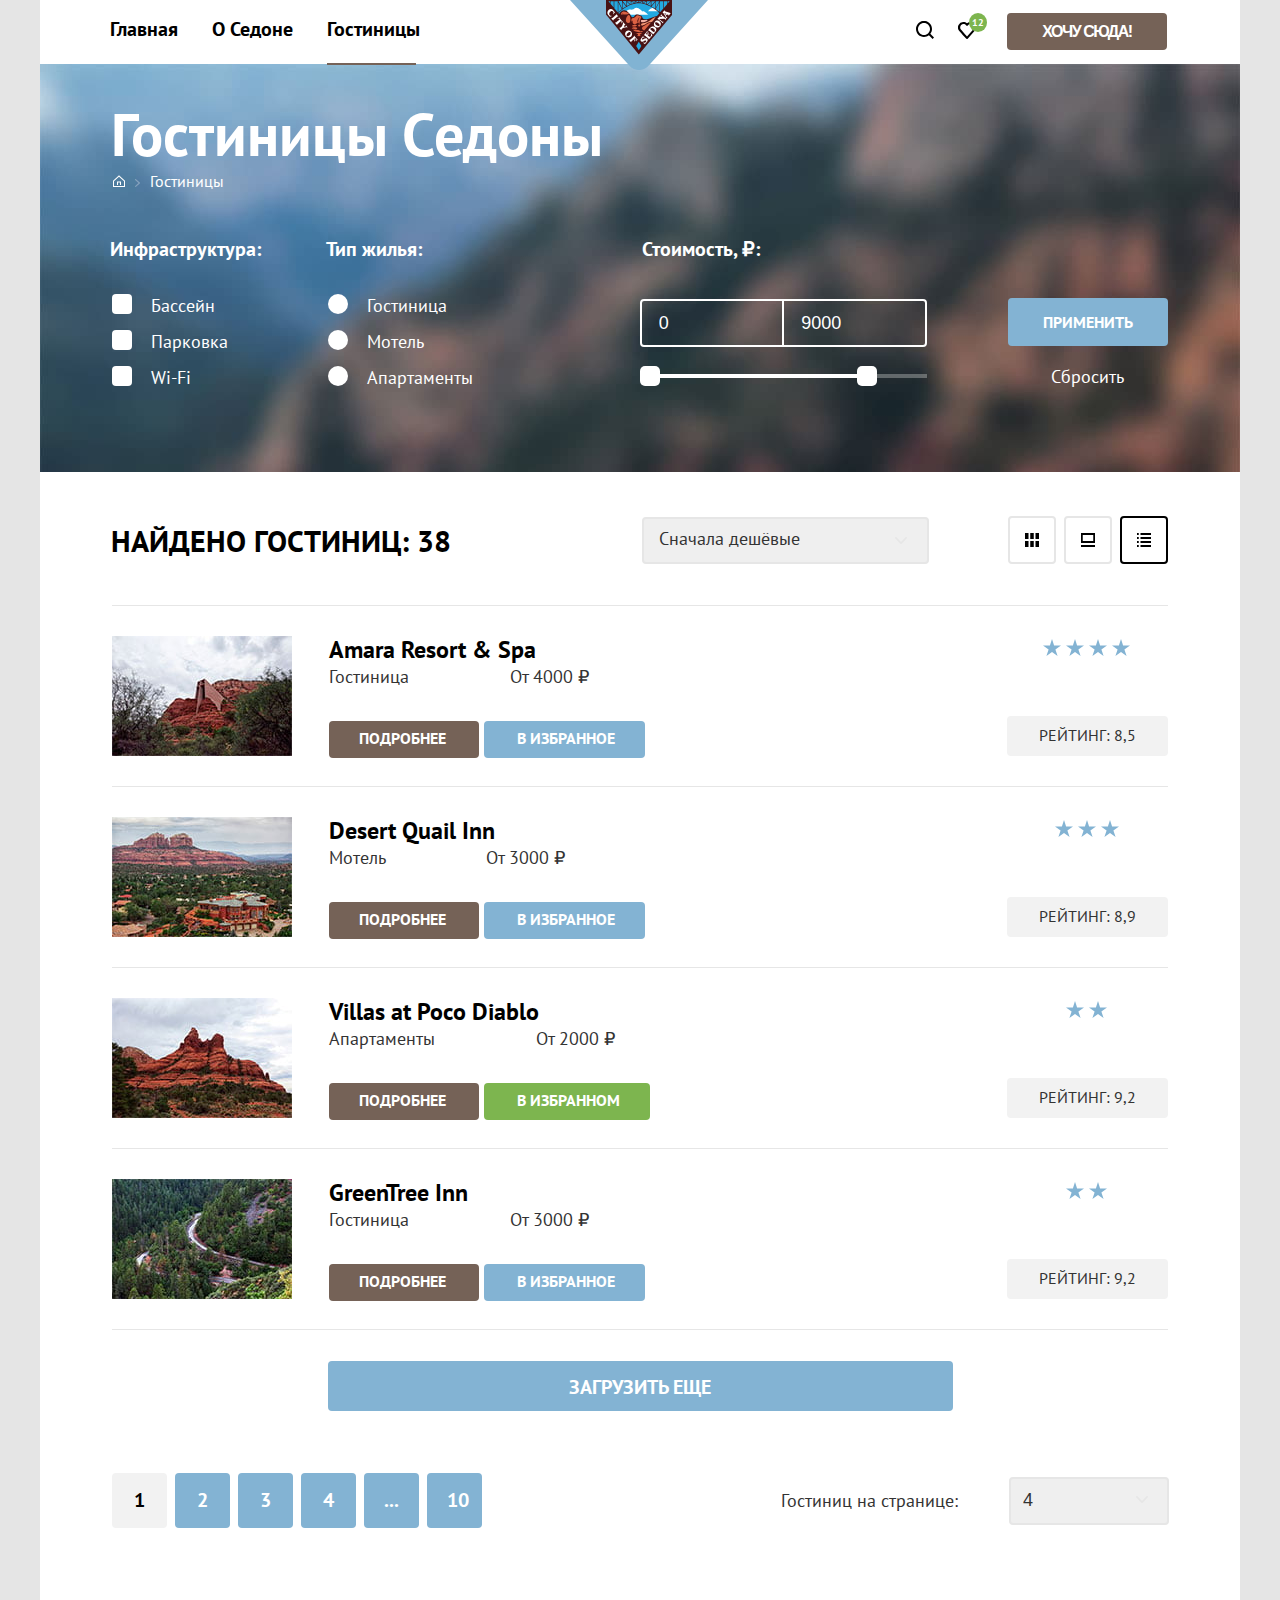
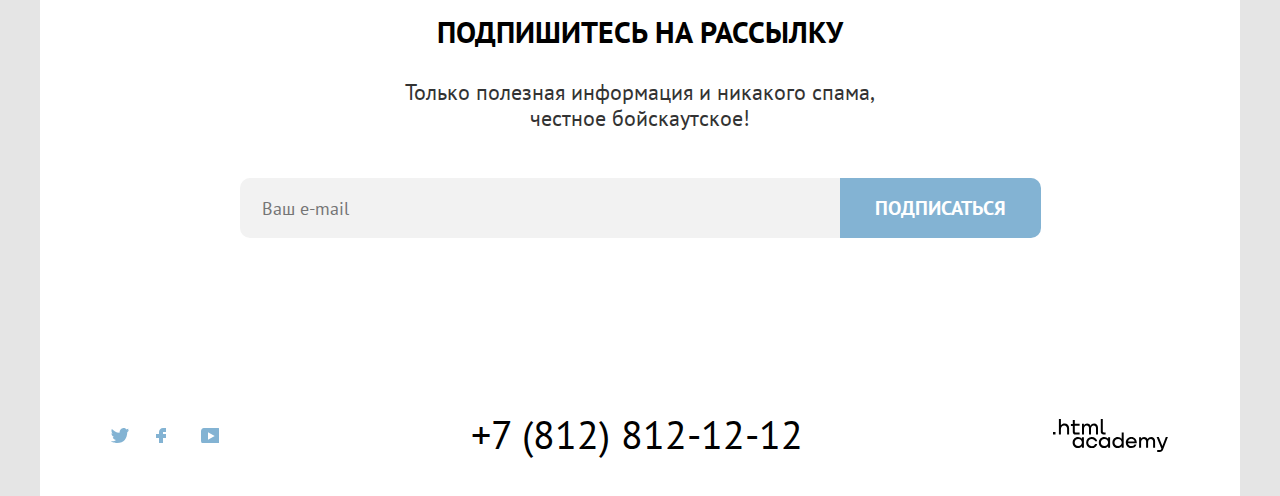
==== commit 21d53db9: "исправления по замечаниям" ====
--- a/catalog.html
+++ b/catalog.html
@@ -7,6 +7,7 @@
   <meta name="viewport" content="width=device-width, initial-scale=1.0">
   <title>HOTELS catalog: Седона</title>
   <link rel="icon" href="favicon.ico">
+  <link rel="icon" type="image/png" sizes="32x32" href="images/favicon-32.png">
   <link href="css/style.css" rel="stylesheet">
 </head>
 
@@ -27,79 +28,42 @@
         </ul>
         <div class="logo">
           <a href="index.html" class="logo-link">
-            <img class="logo-image" src="images/logo-sedona.svg" width="138" height="68" alt="Логотип Седона">
+            <img class="logo-image" src="images/logo-sedona.svg" width="138" height="70.05" alt="Логотип Седона">
           </a>
         </div>
-        <ul class="navigation-list navigation-user">
-          <li class="navigation-item-user">
-            <a class="navigation-link" href="about.html">
-              <span class="visually-hidden">Поиск</span>
-              <svg class="navigation-icon" width="18" height="18" fill="none" xmlns="http://www.w3.org/2000/svg">
-                <g clip-path="url(#a)">
+        <div class="navigation-icon-wrapper">
+          <ul class="navigation-list navigation-user">
+            <li class="navigation-item-user">
+              <a class="navigation-link" href="about.html">
+                <span class="visually-hidden">Поиск</span>
+                <svg class="navigation-icon" width="18" height="18" fill="none" xmlns="http://www.w3.org/2000/svg">
+                  <g clip-path="url(#a)">
+                    <path class="navigation-icon-param"
+                      d="m18 16.5-3.7-3.7c1-1.3 1.7-3 1.7-4.9 0-4.4-3.6-8-8-8S0 3.6 0 8c0 4.4 3.6 8 8 8 1.8 0 3.5-.6 4.9-1.7l3.7 3.7 1.4-1.5ZM8 14c-3.3 0-6-2.7-6-6s2.7-6 6-6 6 2.7 6 6-2.7 6-6 6Z"
+                      fill="#000" />
+                  </g>
+                  <defs>
+                    <clipPath id="a">
+                      <path fill="#fff" d="M0 0h18v18H0z" />
+                    </clipPath>
+                  </defs>
+                </svg>
+              </a>
+            </li>
+            <li class="navigation-item-user">
+              <a class="navigation-link counter" href="about.html">
+                <span class="visually-hidden">Избранное</span>
+                <svg class="navigation-icon" width="18" height="17" fill="none" xmlns="http://www.w3.org/2000/svg">
                   <path class="navigation-icon-param"
-                    d="m18 16.5-3.7-3.7c1-1.3 1.7-3 1.7-4.9 0-4.4-3.6-8-8-8S0 3.6 0 8c0 4.4 3.6 8 8 8 1.8 0 3.5-.6 4.9-1.7l3.7 3.7 1.4-1.5ZM8 14c-3.3 0-6-2.7-6-6s2.7-6 6-6 6 2.7 6 6-2.7 6-6 6Z"
+                    d="M8.9 17a.9.9 0 0 1-.8-.4c-5.4-6.1-6.7-7.5-7-7.9A5.4 5.4 0 0 1 5.5 0C6.8 0 8 .5 9 1.3a5.46 5.46 0 0 1 9 4.1c0 1.3-.5 2.5-1.3 3.4l-7 7.9c-.2.2-.4.3-.8.3Zm-6-9.5c.3.4 3.5 4 6.1 6.9l6.2-7c.5-.5.7-1.2.7-2 0-1.8-1.5-3.3-3.3-3.3-1 0-2 .5-2.7 1.3-.3.3-.6.4-.9.4-.3 0-.6-.2-.8-.4-.7-.8-1.7-1.3-2.7-1.3-1.8 0-3.3 1.5-3.3 3.3-.1.9.3 1.6.7 2.1-.1 0-.1 0 0 0Z"
                     fill="#000" />
-                </g>
-                <defs>
-                  <clipPath id="a">
-                    <path fill="#fff" d="M0 0h18v18H0z" />
-                  </clipPath>
-                </defs>
-              </svg>
-            </a>
-          </li>
-          <li class="navigation-item-user">
-            <a class="navigation-link counter" href="about.html">
-              <span class="visually-hidden">Избранное</span>
-              <svg class="navigation-icon" width="18" height="17" fill="none" xmlns="http://www.w3.org/2000/svg">
-                <path class="navigation-icon-param"
-                  d="M8.9 17a.9.9 0 0 1-.8-.4c-5.4-6.1-6.7-7.5-7-7.9A5.4 5.4 0 0 1 5.5 0C6.8 0 8 .5 9 1.3a5.46 5.46 0 0 1 9 4.1c0 1.3-.5 2.5-1.3 3.4l-7 7.9c-.2.2-.4.3-.8.3Zm-6-9.5c.3.4 3.5 4 6.1 6.9l6.2-7c.5-.5.7-1.2.7-2 0-1.8-1.5-3.3-3.3-3.3-1 0-2 .5-2.7 1.3-.3.3-.6.4-.9.4-.3 0-.6-.2-.8-.4-.7-.8-1.7-1.3-2.7-1.3-1.8 0-3.3 1.5-3.3 3.3-.1.9.3 1.6.7 2.1-.1 0-.1 0 0 0Z"
-                  fill="#000" />
-              </svg>
-            </a>
-          </li>
-        </ul>
-        <button class="navigation-button button" type="button">Хочу сюда!</button>
+                </svg>
+              </a>
+            </li>
+          </ul>
+          <button class="navigation-button button" type="button">Хочу сюда!</button>
+        </div>
       </nav>
-      <!--<div class="favorite-window favorite-window-hide">
-        <ul class="favorite-window-list">
-          <li class="favorite-window-item">
-            <img class="favorite-window-image" src="images/hotels/desert-quail.jpg" width="48" height="48"
-              alt="Мотель Desert Quail Inn">
-            <div class="favorite-window-description">
-              <h3 class="favorite-window-title">Desert Quail Inn</h3>
-              <span class="favorite-window-type">Мотель</span>
-            </div>
-            <div class="favorite-window-delete">
-              <svg width="16" height="16" fill="none" xmlns="http://www.w3.org/2000/svg">
-                <path
-                  d="M15.3 2.3H.6c-.3 0-.6.2-.6.5s.3.6.6.6h1.7v12c0 .3.3.6.6.6h10.2c.3 0 .6-.3.6-.6v-12h1.7c.3 0 .6-.3.6-.6s-.4-.5-.7-.5Zm-2.8 12.5H3.4V3.4h9.1v11.4ZM6.2 1.2h3.4c.3 0 .6-.3.6-.6S10 0 9.7 0H6.2c-.3 0-.5.3-.5.6s.2.6.5.6Z"
-                  fill="#000" />
-                <path
-                  d="M6.2 12c.3 0 .6-.3.6-.6V5.7c0-.3-.3-.6-.6-.6s-.6.3-.6.6v5.7c.1.3.3.6.6.6ZM9.7 12c.3 0 .6-.3.6-.6V5.7c0-.3-.3-.6-.6-.6s-.6.4-.6.6v5.7c0 .3.2.6.6.6Z"
-                  fill="#000" /></svg>
-            </div>
-          </li>
-          <li class="favorite-window-item">
-            <img class="favorite-window-image" src="images/hotels/villas-at-poco.jpg" width="48" height="48"
-              alt="Мотель Desert Quail Inn">
-            <div class="favorite-window-description">
-              <h3 class="favorite-window-title">Villas at Poco Diablo</h3>
-              <span class="favorite-window-type">Апартаменты</span>
-            </div>
-            <div class="favorite-window-delete">
-              <svg width="16" height="16" fill="none" xmlns="http://www.w3.org/2000/svg">
-                <path
-                  d="M15.3 2.3H.6c-.3 0-.6.2-.6.5s.3.6.6.6h1.7v12c0 .3.3.6.6.6h10.2c.3 0 .6-.3.6-.6v-12h1.7c.3 0 .6-.3.6-.6s-.4-.5-.7-.5Zm-2.8 12.5H3.4V3.4h9.1v11.4ZM6.2 1.2h3.4c.3 0 .6-.3.6-.6S10 0 9.7 0H6.2c-.3 0-.5.3-.5.6s.2.6.5.6Z"
-                  fill="#000" />
-                <path
-                  d="M6.2 12c.3 0 .6-.3.6-.6V5.7c0-.3-.3-.6-.6-.6s-.6.3-.6.6v5.7c.1.3.3.6.6.6ZM9.7 12c.3 0 .6-.3.6-.6V5.7c0-.3-.3-.6-.6-.6s-.6.4-.6.6v5.7c0 .3.2.6.6.6Z"
-                  fill="#000" /></svg>
-            </div>
-          </li>
-        </ul>
-        <button href="#" class="favorite-window-button button" type="button">Все избранные</button>
-      </div>-->
     </header>
     <main class="main-hotels">
       <section class="filter">
@@ -125,19 +89,19 @@
             <label class="catalog-filter-label" for="pool">
               <input class="visually-hidden catalog-filter-checkbox" type="checkbox" id="pool"
                 name="infrastructure-pool">
-              <span class="control-mark"></span>
+              <span class="control-mark" tabindex="0"></span>
               <span class="catalog-filter-item">Бассейн</span>
             </label>
             <label class="catalog-filter-label" for="parking">
               <input class="visually-hidden catalog-filter-checkbox" type="checkbox" id="parking"
                 name="infrastructure-parking">
-              <span class="control-mark"></span>
+              <span class="control-mark" tabindex="0"></span>
               <span class="catalog-filter-item">Парковка</span>
             </label>
             <label class="catalog-filter-label" for="wifi">
               <input class="visually-hidden catalog-filter-checkbox" type="checkbox" id="wifi"
                 name="infrastructure-wifi">
-              <span class="control-mark"></span>
+              <span class="control-mark" tabindex="0"></span>
               <span class="catalog-filter-item">Wi-Fi</span>
             </label>
           </fieldset>
@@ -145,18 +109,18 @@
             <legend class="catalog-filter-title">Тип жилья:</legend>
             <label class="catalog-filter-label" for="hotel">
               <input class="visually-hidden catalog-filter-radio" type="radio" id="hotel" name="type-of-hotel">
-              <span class="control-mark"></span>
+              <span class="control-mark" tabindex="0"></span>
               <span class="catalog-filter-item">Гостиница</span>
             </label>
             <label class="catalog-filter-label" for="motel">
               <input class="visually-hidden catalog-filter-radio" type="radio" id="motel" name="type-of-motel">
-              <span class="control-mark"></span>
+              <span class="control-mark" tabindex="0"></span>
               <span class="catalog-filter-item">Мотель</span>
             </label>
             <label class="catalog-filter-label" for="apartments">
               <input class="visually-hidden catalog-filter-radio" type="radio" id="apartments"
                 name="type-of-apartments">
-              <span class="control-mark"></span>
+              <span class="control-mark" tabindex="0"></span>
               <span class="catalog-filter-item">Апартаменты</span>
             </label>
           </fieldset>
@@ -379,7 +343,7 @@
           <label class="visually-hidden" for="subscription-email">Email</label>
           <input class="field" placeholder="Ваш e-mail" type="email" name="subscription-email" id="subscription-email"
             required>
-          <button class="button newsletter-button" type="submit">Подписаться</button>
+          <button class="blue-button newsletter-button" type="submit">Подписаться</button>
         </form>
       </section>
     </main>
--- a/css/style.css
+++ b/css/style.css
@@ -54,38 +54,46 @@
 
 .navigation {
   display: flex;
-  justify-content: space-between;
+  flex-wrap: wrap;
   width: 1200px;
   position: relative;
 }
 
 .navigation-list {
-  display: flex;
-  justify-content: space-around;
-  margin: 0;
+  max-width: 400px;
+  display: flex;
+  flex-grow: 1;
+  margin: 0;
+  margin-top: 7px;
   padding: 0;
 }
 
+.navigation-icon-wrapper {
+  display: flex;
+  max-width: 400px;
+  flex-grow: 1;
+
+}
+
 .navigation-user {
   display: flex;
   justify-content: flex-end;
-  margin-left: 175px;
+  margin-top: 10px;
+  margin-right: 19px;
   align-items: baseline;
   padding-left: 0;
 }
 
 .navigation-item {
-  margin-left: 60px;
-  margin-top: 4px;
+  margin-left: 10px;
   list-style-type: none;
 }
 
-.navigation-item:not(:first-child) {
-  margin-left: 9px;
+.navigation-item:first-child {
+  margin-left: 58px;
 }
 
 .navigation-item-user {
-  margin-top: 8px;
   list-style-type: none;
 }
 
@@ -117,7 +125,7 @@
   color: #756257;
 }
 
-.navigation-icon-param:hover {
+.navigation-link:hover .navigation-icon-param {
   fill: #756257;
 }
 
@@ -139,7 +147,7 @@
 .counter::after {
   position: absolute;
   top: 0;
-  right: -4px;
+  right: -2px;
   content: "12";
   font-size: 10px;
   line-height: 13px;
@@ -152,7 +160,9 @@
 }
 
 .logo {
-  margin-left: 120px;
+  max-width: 400px;
+  flex-grow: 1;
+  margin-left: 130px;
 }
 
 .logo-link {
@@ -162,34 +172,49 @@
 
 .navigation-button {
   margin-right: 73px;
-  margin-top: 10px;
-  margin-bottom: 14px;
+  margin-top: 13px;
   width: 160px;
   height: 37px;
+  font-family: "PT Sans Narrow", sans-serif;
   font-weight: 700;
   font-size: 16px;
-  letter-spacing: -1.1px;
   line-height: 21px;
+  letter-spacing: -1.5px;
   text-align: center;
   text-transform: uppercase;
   background-color: #756257;
+  border: none;
   border-radius: 4px;
   color:#FFFFFF;
 }
 
+.navigation-button:hover {
+  background-color: #615048;
+}
+
+.navigation-button:focus {
+  background-color: #615048;
+  outline: 3px solid #83B3D3;
+}
+
+.navigation-button:active {
+  color: rgba(255, 255, 255, 0.3);
+}
+
 /*Избранное*/
 .favorite-window {
+  visibility: hidden;
   width: 400px;
   min-height: 232px;
   position: absolute;
-  top: 0;
-  right: 0;
+  top: 59px;
+  right: 103px;
   z-index: 2;
   box-sizing: border-box;
   font-family: "PT Sans Narrow", sans-serif;
   display: flex;
   flex-direction: column;
-  border: 1px solid #E6E6E6;
+  border: none;
   box-sizing: border-box;
   box-shadow: 0px 25px 50px rgba(0, 0, 0, 0.15);
   border-radius: 20px;
@@ -206,28 +231,40 @@
 .favorite-window-item {
   display: flex;
   justify-content: space-between;
-  padding: 25px;
+  padding-top: 25px;
+  padding-left: 24px;
+  padding-right: 25px;
   align-items: center;
   list-style-type: none;
 }
 
+.favorite-window-item:last-child {
+  padding-bottom: 25px;
+}
+
+.favorite-window-wrapper {
+  display: flex;
+}
+
 .favorite-window-image {
   border-radius: 50%;
 }
 
 .favorite-window-description {
-  width: 244px;
+  margin-left: 17px;
 }
 
 .favorite-window-title {
   margin: 0;
   padding: 0;
+  font-family: 'PT Sans', sans-serif;
   font-weight: 700;
   font-size: 18px;
   color: #000000;
 }
 
 .favorite-window-type {
+  font-family: 'PT Sans', sans-serif;
   font-weight: normal;
   font-size: 16px;
   color: #333333;
@@ -235,10 +272,11 @@
 
 .favorite-window-delete {
   margin-left: 25px;
+  margin-bottom: 15px;
 }
 
 .favorite-window-button {
-  width: 400px;
+  font-family: 'PT Sans', sans-serif;
   font-weight: 700;
   font-size: 16px;
   line-height: 21px;
@@ -246,13 +284,23 @@
   text-transform: uppercase;
   padding-top: 20px;
   padding-bottom: 20px;
-  font-size: 16px;
-  line-height: 21px;
-  text-align: center;
-  background: #756257;
+  background-color: #756257;
+  border: none;
   border-radius: 0px 0px 20px 20px;
   color: #FFFFFF;
   text-decoration: none;
+}
+
+.favorite-window-button:hover {
+  background-color: #615048;
+}
+
+.favorite-window-button:focus {
+  outline: 3px solid #83B3D3;
+}
+
+.favorite-window-button:active {
+  color:rgba(255, 255, 255, 0.3);
 }
 
 /*main*/
@@ -266,6 +314,7 @@
 
 .index-promo {
   position: relative;
+  background-color: #e0957e;
   background-image: url(../images/index-background.jpg),
   url(../images/divider.svg);
   width: 1200px;
@@ -507,6 +556,7 @@
   width: 575px;
   height: 60px;
   background-color: #756257;
+  border: none;
   border-radius: 10px;
   font-family: 'PT Sans', sans-serif;
   font-weight: 700;
@@ -528,10 +578,11 @@
 }
 
 .search-button:active {
-  opacity: 0.3;
+  color: rgba(255, 255, 255, 0.3);
 }
 
 .subscription {
+  background-color: #807676;
   background-image: url(../images/subscription-background.jpg);
   width: 1200px;
   font-weight: 400;
@@ -541,9 +592,13 @@
   color: #FFFFFF;
 }
 
+.subscription-index {
+  padding-bottom: 93px;
+}
+
 .subscription-catalog {
   padding-bottom: 138px;
-  background-image: url(../images/subscription-background.jpg);
+  background-image: none;
   background-repeat: round;
   width: 1200px;
   font-weight: 400;
@@ -551,6 +606,7 @@
   line-height: 26px;
   text-align: center;
   color: #FFFFFF;
+  background-color: #FFF;
 }
 
 .subscription-caption {
@@ -583,6 +639,13 @@
 .subscription-description {
   margin: 0;
   margin-top: 29px;
+  font-family: PT Sans, sans-serif;
+  font-style: normal;
+  font-weight: normal;
+  font-size: 22px;
+  line-height: 26px;
+  text-align: center;
+  color: #333333;
 }
 
 .subscription-form {
@@ -654,8 +717,7 @@
 }
 
 .blue-button:active {
-  color: #FFFFFF;
-  opacity: 0.3;
+  color: rgba(255, 255, 255, 0.3);
   background-color: #68A2CA;
   border: none;
 }
@@ -767,10 +829,11 @@
 
 .main-hotels {
   margin-top: -10px;
-  background-color: #F2F2F2;
+  background-color: #FFF;
 }
 
 .filter {
+  background-color: #807676;
   background-image: url(../images/catalog-background.jpg);
   max-width: 1200px;
   max-height: 408px;
@@ -782,7 +845,7 @@
 
 .filter-title {
   margin: 0;
-  padding-top: 30px;
+  padding-top: 31px;
   padding-left: 71px;
   font-weight: 700;
   font-size: 60px;
@@ -837,19 +900,19 @@
 
 .filter-group-checkbox {
   margin-top: 26px;
-  margin-left: 69px;
+  margin-left: 68px;
   margin-bottom: 73px;
 }
 
 .filter-group-radio {
   margin-top: 26px;
-  margin-left: -18px;
+  margin-left: -20px;
   margin-bottom: 73px;
 }
 
 .filter-group-toggle {
-  margin-top: 27px;
-  margin-left: 83px;
+  margin-top: 26px;
+  margin-left: 85px;
   margin-bottom: 73px;
 }
 
@@ -857,7 +920,7 @@
   width: 287px;
   height: 48px;
   margin-top: 5px;
-  margin-bottom: 26px;
+  margin-bottom: 27px;
   display: grid;
   grid-template-columns: 1fr 1fr;
 }
@@ -985,20 +1048,20 @@
   color: #3F5E72;
 }
 
-.catalog-filter-label:hover .control-mark {
-  background: rgba(255, 255, 255, 0.6);
-}
-
-.catalog-filter-label:focus .control-mark {
+.control-mark:hover {
+  background-color: rgba(255, 255, 255, 0.6);
+}
+
+.control-mark:focus {
   outline: 3px solid #83B3D3;
 }
 
-.catalog-filter-label:active .control-mark {
-  background: rgba(255, 255, 255, 0.3);
+.control-mark:active {
+  background-color: rgba(255, 255, 255, 0.3);
 }
 
 .catalog-filter-checkbox:disabled+.control-mark {
-  background: rgba(255, 255, 255, 0.6);
+  background-color: rgba(255, 255, 255, 0.6);
   border: 3px solid #83B3D3;
 }
 
@@ -1100,13 +1163,13 @@
 }
 
 .button-show:active {
-  background: #68A2CA;
-  border: none;
-  opacity: 0.3;
+  background-color: #68A2CA;
+  border: none;
+  color: rgba(255, 255, 255, 0.3);
 }
 
 .button-cancel {
-  margin-top: 20px;
+  margin-top: 18px;
   border: none;
   font-family: 'PT Sans', sans-serif;
   font-weight: 400;
@@ -1122,14 +1185,14 @@
 }
 
 .button-cancel:focus {
-  border: 3px solid #83B3D3;
+  outline: 3px solid #83B3D3;
   box-sizing: border-box;
   border-radius: 4px;
 }
 
 .button-cancel:active {
   border: none;
-  opacity: 0.3;
+  color: rgba(255, 255, 255, 0.3);
 }
 
 .sorting {
@@ -1143,7 +1206,7 @@
 
 .sorting-type {
   position: relative;
-  margin-left: 123px;
+  margin-left: 120px;
 }
 
 .sorting-title {
@@ -1162,7 +1225,7 @@
   /* for Chrome */
   -webkit-appearance: none;
   padding-top: 8px;
-  padding-left: 13px;
+  padding-left: 15px;
   padding-right: 13px;
   padding-bottom: 12px;
   width: 287px;
@@ -1307,7 +1370,7 @@
 .catalog-card-title {
   display: block;
   margin: 0;
-  margin-top: -4px;
+  margin-top: -2px;
   padding: 0;
   font-weight: 700;
   font-size: 24px;
@@ -1359,6 +1422,7 @@
   padding-bottom: 10px;
   padding-left: 30px;
   padding-right: 33px;
+  font-family: 'PT Sans', sans-serif;
   font-weight: 700;
   font-size: 16px;
   line-height: 21px;
@@ -1381,7 +1445,7 @@
 .button-details:active {
   border: none;
   background-color: #615048;
-  opacity: 0.3;
+  color: rgba(255, 255, 255, 0.3);
 }
 
 .button-favorites {
@@ -1389,6 +1453,7 @@
   padding-bottom: 10px;
   padding-left: 33px;
   padding-right: 30px;
+  font-family: 'PT Sans', sans-serif;
   font-weight: 700;
   font-size: 16px;
   line-height: 21px;
@@ -1414,7 +1479,7 @@
   background-color: #68A2CA;
   outline: 1px solid #756257;
   box-sizing: border-box;
-  opacity: 0.3;
+  color: rgba(255, 255, 255, 0.3);
 }
 
 .button-favorites-checked {
@@ -1434,7 +1499,7 @@
 .button-favorites-checked:active {
   background-color: #6C9E42;
   border: none;
-  opacity: 0.3;
+  color: rgba(255, 255, 255, 0.3);
 }
 
 .catalog-item-rating {
@@ -1461,7 +1526,7 @@
   text-align: center;
   text-transform: uppercase;
   color: #333333;
-  background-color: red;
+  background-color: #F2F2F2;
   border-radius: 4px;
 }
 
@@ -1482,7 +1547,21 @@
   text-transform: uppercase;
   color: #FFFFFF;
   background: #83B3D3;
+  border: none;
   border-radius: 4px;
+}
+
+.button-show-more:hover {
+  background-color: #68A2CA;
+}
+
+.button-show-more:focus {
+  background-color: #68A2CA;
+  outline: 3px solid #756257;
+}
+
+.button-show-more:active {
+  color: rgba(255, 255, 255, 0.3);
 }
 
 .pagination {
@@ -1537,25 +1616,9 @@
 
 .pagination-link:active {
   border: none;
-  opacity: 0.3;
-  box-sizing: border-box;
-}
-
-/*.pagination-link-clip {
-  box-sizing: border-box;
-  width: 55px;
-  height: 55px;
-  padding: 14px 20px;
-  font-weight: 700;
-  font-size: 20px;
-  line-height: 26px;
-  text-transform: uppercase;
-  color: #FFFFFF;
-  text-decoration: none;
-  background-color: #83B3D3;
-  border-radius: 4px;
-  text-align: center;
-}*/
+  color: rgba(255, 255, 255, 0.3);
+  box-sizing: border-box;
+}
 
 .pagination-current {
   background-color: #F2F2F2;
@@ -1611,7 +1674,8 @@
 }
 
 .modal-container {
-  /*position: fixed;*/
+  visibility: hidden;
+  position: fixed;
   top: 0;
   left: 0;
   display: flex;
@@ -1738,18 +1802,18 @@
 
 
 .modal-form-date:hover {
-  background: #E6E6E6;
+  background-color: #E6E6E6;
 }
 
 .modal-form-date:focus {
-  background: #E6E6E6;
-  border: 3px solid #83B3D3;
+  background-color: #E6E6E6;
+  outline: 3px solid #83B3D3;
 }
 
 
 .modal-form-date:active {
-  background: #FFFFFF;
-  border: 2px solid #000000;
+  background-color: #FFFFFF;
+  outline: 2px solid #000000;
   opacity: 1;
 }
 
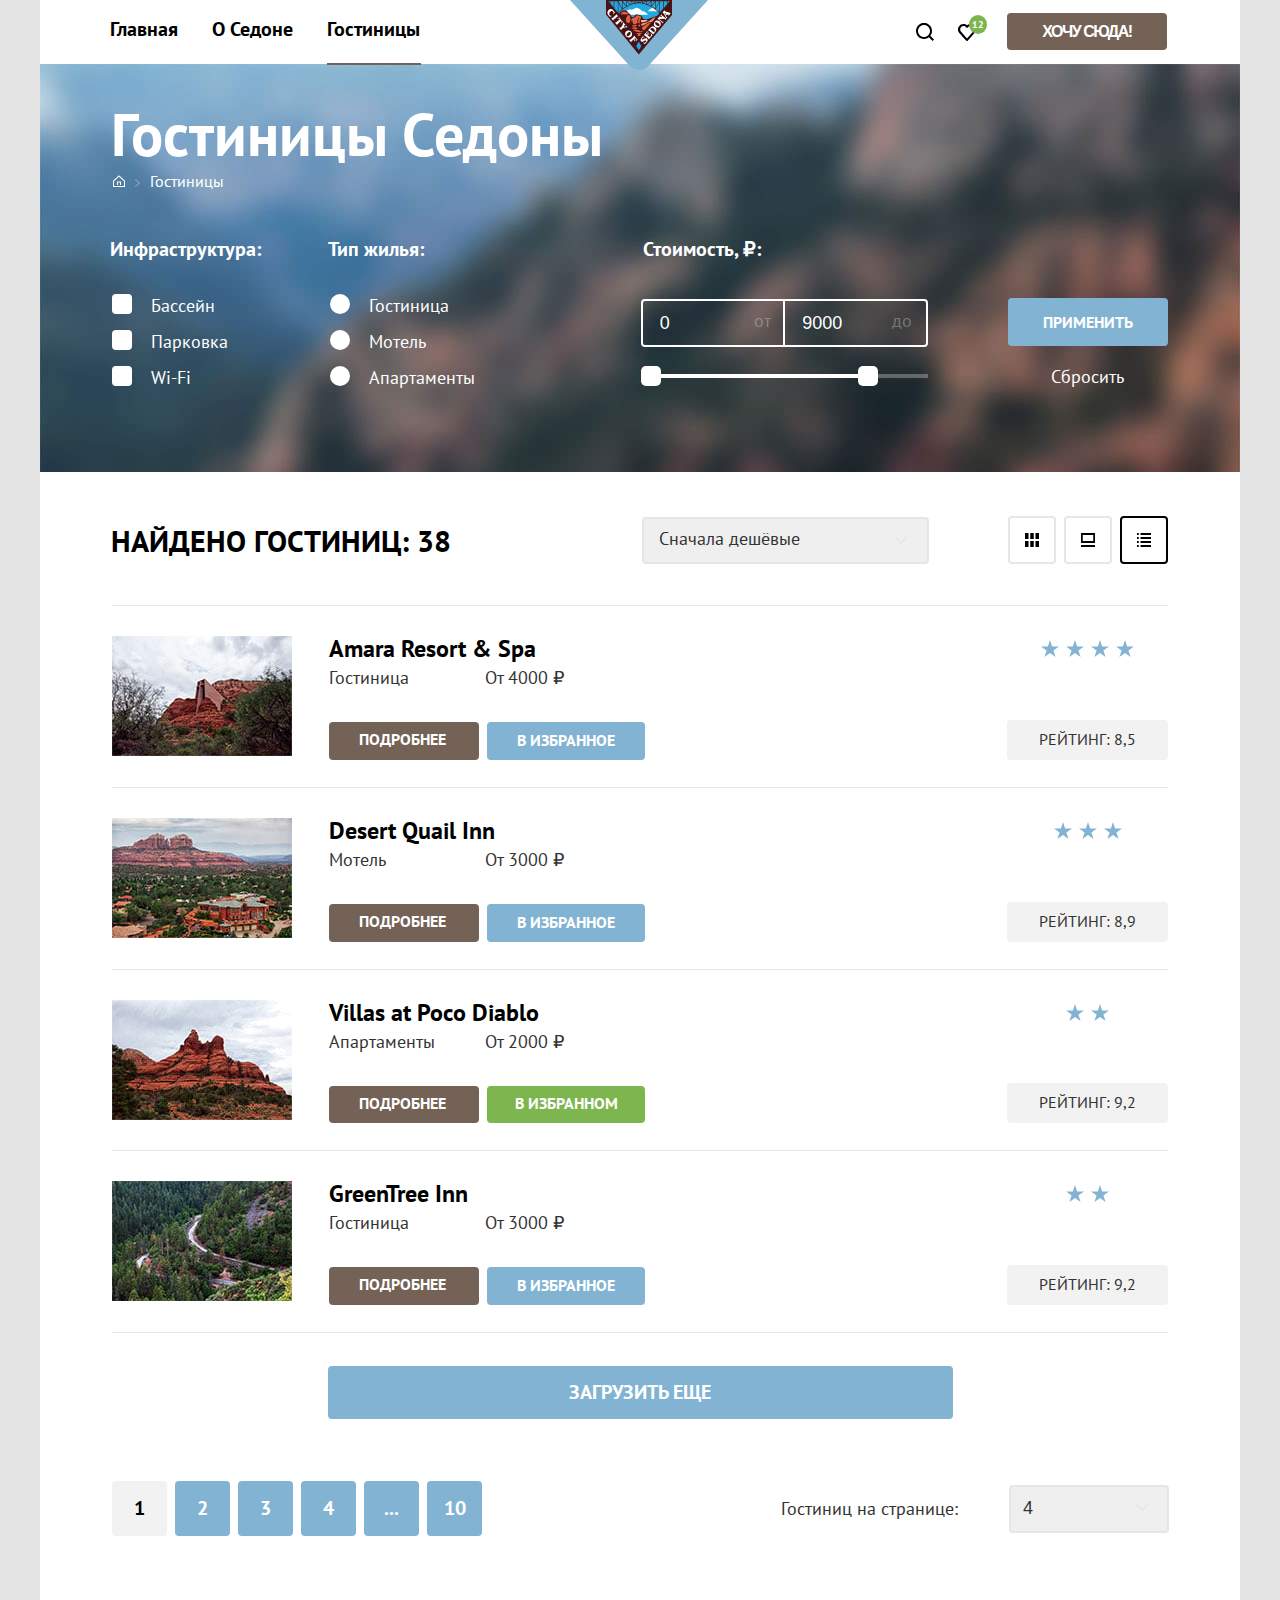
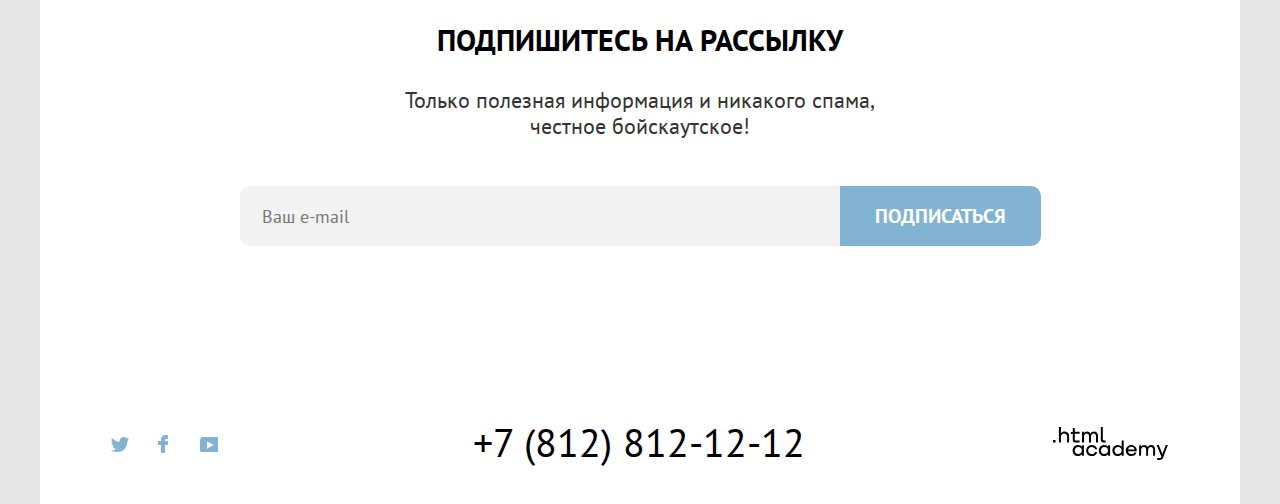
==== commit 8c7fe1c7: "исправления" ====
--- a/catalog.html
+++ b/catalog.html
@@ -128,10 +128,12 @@
             <legend class="catalog-filter-title">Стоимость, ₽:</legend>
             <div class="price-entry-field">
               <label class="price-area" for="price-before">
+                <span class="price-range">от</span>
                 <input class="filter-input-left" value="0" type="number" id="price-before" name="min-price"
                   placeholder="от">
               </label>
               <label class="price-area" for="price-after">
+                <span class="price-range price-range-max">до</span>
                 <input class="filter-input-right" value="9000" type="number" id="price-after" name="max-price"
                   placeholder="до">
               </label>
@@ -188,9 +190,11 @@
                 alt="Гостиница Amara Resort & Spa">
             </a>
             <div class="catalog-card-param">
-              <a class="catalog-card-title">Amara Resort & Spa</a>
-              <span class="catalog-card-type">Гостиница</span>
-              <span class="catalog-card-price">От 4000 ₽</span>
+              <a class="catalog-card-title" tabindex="0">Amara Resort & Spa</a>
+              <div class="card-param-wrap">
+                <span class="catalog-card-type">Гостиница</span>
+                <span class="catalog-card-price">От 4000 ₽</span>
+              </div>
               <div class="catalog-card-button">
                 <a href="#" class="catalog-card-details button-details">подробнее</a>
                 <a href="#" class="catalog-card-details button-favorites">В избранное</a>
@@ -198,17 +202,28 @@
             </div>
             <div class="catalog-item-rating">
               <div class="stars">
-                <svg width="18" height="17" fill="none" xmlns="http://www.w3.org/2000/svg">
-                  <path d="m9 0 2.1 6.5H18l-5.6 4 2.2 6.5L9 13l-5.6 4 2.2-6.5-5.6-4h6.9L9 0Z" fill="#83B3D3" /></svg>
-                <svg width="18" height="17" fill="none" xmlns="http://www.w3.org/2000/svg">
-                  <path d="m9 0 2.1 6.5H18l-5.6 4 2.2 6.5L9 13l-5.6 4 2.2-6.5-5.6-4h6.9L9 0Z" fill="#83B3D3" /></svg>
-                <svg width="18" height="17" fill="none" xmlns="http://www.w3.org/2000/svg">
-                  <path d="m9 0 2.1 6.5H18l-5.6 4 2.2 6.5L9 13l-5.6 4 2.2-6.5-5.6-4h6.9L9 0Z" fill="#83B3D3" />
-                </svg>
-                <svg width="18" height="17" fill="none" xmlns="http://www.w3.org/2000/svg">
-                  <path d="m9 0 2.1 6.5H18l-5.6 4 2.2 6.5L9 13l-5.6 4 2.2-6.5-5.6-4h6.9L9 0Z" fill="#83B3D3" />
-                </svg>
-
+                <ul class="stars-list">
+                  <li class="stars-item">
+                    <svg width="18" height="17" fill="none" xmlns="http://www.w3.org/2000/svg">
+                      <path d="m9 0 2.1 6.5H18l-5.6 4 2.2 6.5L9 13l-5.6 4 2.2-6.5-5.6-4h6.9L9 0Z" fill="#83B3D3" />
+                    </svg>
+                  </li>
+                  <li class="stars-item">
+                    <svg width="18" height="17" fill="none" xmlns="http://www.w3.org/2000/svg">
+                      <path d="m9 0 2.1 6.5H18l-5.6 4 2.2 6.5L9 13l-5.6 4 2.2-6.5-5.6-4h6.9L9 0Z" fill="#83B3D3" />
+                    </svg>
+                  </li>
+                  <li class="stars-item">
+                    <svg width="18" height="17" fill="none" xmlns="http://www.w3.org/2000/svg">
+                      <path d="m9 0 2.1 6.5H18l-5.6 4 2.2 6.5L9 13l-5.6 4 2.2-6.5-5.6-4h6.9L9 0Z" fill="#83B3D3" />
+                    </svg>
+                  </li>
+                  <li class="stars-item">
+                    <svg width="18" height="17" fill="none" xmlns="http://www.w3.org/2000/svg">
+                      <path d="m9 0 2.1 6.5H18l-5.6 4 2.2 6.5L9 13l-5.6 4 2.2-6.5-5.6-4h6.9L9 0Z" fill="#83B3D3" />
+                    </svg>
+                  </li>
+                </ul>
               </div>
               <div class="catalog-card-rating">
                 <span>Рейтинг: 8,5</span>
@@ -221,9 +236,11 @@
                 alt="Мотель Desert Quail Inn">
             </a>
             <div class="catalog-card-param">
-              <a class="catalog-card-title">Desert Quail Inn</a>
-              <span class="catalog-card-type">Мотель</span>
-              <span class="catalog-card-price">От 3000 ₽</span>
+              <a class="catalog-card-title" tabindex="0">Desert Quail Inn</a>
+              <div class="card-param-wrap">
+                <span class="catalog-card-type">Мотель</span>
+                <span class="catalog-card-price">От 3000 ₽</span>
+              </div>
               <div class="catalog-card-button">
                 <a href="#" class="catalog-card-details button-details">подробнее</a>
                 <a href="#" class="catalog-card-details button-favorites">В избранное</a>
@@ -231,13 +248,23 @@
             </div>
             <div class="catalog-item-rating">
               <div class="stars">
-                <svg width="18" height="17" fill="none" xmlns="http://www.w3.org/2000/svg">
-                  <path d="m9 0 2.1 6.5H18l-5.6 4 2.2 6.5L9 13l-5.6 4 2.2-6.5-5.6-4h6.9L9 0Z" fill="#83B3D3" /></svg>
-                <svg width="18" height="17" fill="none" xmlns="http://www.w3.org/2000/svg">
-                  <path d="m9 0 2.1 6.5H18l-5.6 4 2.2 6.5L9 13l-5.6 4 2.2-6.5-5.6-4h6.9L9 0Z" fill="#83B3D3" /></svg>
-                <svg width="18" height="17" fill="none" xmlns="http://www.w3.org/2000/svg">
-                  <path d="m9 0 2.1 6.5H18l-5.6 4 2.2 6.5L9 13l-5.6 4 2.2-6.5-5.6-4h6.9L9 0Z" fill="#83B3D3" />
-                </svg>
+                <ul class="stars-list">
+                  <li class="stars-item">
+                    <svg width="18" height="17" fill="none" xmlns="http://www.w3.org/2000/svg">
+                      <path d="m9 0 2.1 6.5H18l-5.6 4 2.2 6.5L9 13l-5.6 4 2.2-6.5-5.6-4h6.9L9 0Z" fill="#83B3D3" />
+                    </svg>
+                  </li>
+                  <li class="stars-item">
+                    <svg width="18" height="17" fill="none" xmlns="http://www.w3.org/2000/svg">
+                      <path d="m9 0 2.1 6.5H18l-5.6 4 2.2 6.5L9 13l-5.6 4 2.2-6.5-5.6-4h6.9L9 0Z" fill="#83B3D3" />
+                    </svg>
+                  </li>
+                  <li class="stars-item">
+                    <svg width="18" height="17" fill="none" xmlns="http://www.w3.org/2000/svg">
+                      <path d="m9 0 2.1 6.5H18l-5.6 4 2.2 6.5L9 13l-5.6 4 2.2-6.5-5.6-4h6.9L9 0Z" fill="#83B3D3" />
+                    </svg>
+                  </li>
+                </ul>
               </div>
               <div class="catalog-card-rating">
                 <span>Рейтинг: 8,9</span>
@@ -250,9 +277,11 @@
                 alt="Апартаменты Villas at Poco Diablo">
             </a>
             <div class="catalog-card-param">
-              <a class="catalog-card-title">Villas at Poco Diablo</a>
-              <span class="catalog-card-type">Апартаменты</span>
-              <span class="catalog-card-price">От 2000 ₽</span>
+              <a class="catalog-card-title" tabindex="0">Villas at Poco Diablo</a>
+              <div class="card-param-wrap">
+                <span class="catalog-card-type">Апартаменты</span>
+                <span class="catalog-card-price">От 2000 ₽</span>
+              </div>
               <div class="catalog-card-button">
                 <a href="#" class="catalog-card-details button-details">подробнее</a>
                 <a href="#" class="catalog-card-details button-favorites button-favorites-checked">В избранном</a>
@@ -260,10 +289,17 @@
             </div>
             <div class="catalog-item-rating">
               <div class="stars">
-                <svg width="18" height="17" fill="none" xmlns="http://www.w3.org/2000/svg">
-                  <path d="m9 0 2.1 6.5H18l-5.6 4 2.2 6.5L9 13l-5.6 4 2.2-6.5-5.6-4h6.9L9 0Z" fill="#83B3D3" /></svg>
-                <svg width="18" height="17" fill="none" xmlns="http://www.w3.org/2000/svg">
-                  <path d="m9 0 2.1 6.5H18l-5.6 4 2.2 6.5L9 13l-5.6 4 2.2-6.5-5.6-4h6.9L9 0Z" fill="#83B3D3" /></svg>
+                <ul class="stars-list">
+                  <li class="stars-item"><svg width="18" height="17" fill="none" xmlns="http://www.w3.org/2000/svg">
+                      <path d="m9 0 2.1 6.5H18l-5.6 4 2.2 6.5L9 13l-5.6 4 2.2-6.5-5.6-4h6.9L9 0Z" fill="#83B3D3" />
+                    </svg>
+                  </li>
+                  <li class="stars-item">
+                    <svg width="18" height="17" fill="none" xmlns="http://www.w3.org/2000/svg">
+                      <path d="m9 0 2.1 6.5H18l-5.6 4 2.2 6.5L9 13l-5.6 4 2.2-6.5-5.6-4h6.9L9 0Z" fill="#83B3D3" />
+                    </svg>
+                  </li>
+                </ul>
               </div>
               <span class="catalog-card-rating">Рейтинг: 9,2</span>
             </div>
@@ -274,9 +310,11 @@
                 alt="Гостиница GreenTree Inn">
             </a>
             <div class="catalog-card-param">
-              <a class="catalog-card-title">GreenTree Inn</a>
-              <span class="catalog-card-type">Гостиница</span>
-              <span class="catalog-card-price">От 3000 ₽</span>
+              <a class="catalog-card-title" tabindex="0">GreenTree Inn</a>
+              <div class="card-param-wrap">
+                <span class="catalog-card-type">Гостиница</span>
+                <span class="catalog-card-price">От 3000 ₽</span>
+              </div>
               <div class="catalog-card-button">
                 <a href="#" class="catalog-card-details button-details">подробнее</a>
                 <a href="#" class="catalog-card-details button-favorites">В избранное</a>
@@ -284,10 +322,17 @@
             </div>
             <div class="catalog-item-rating">
               <div class="stars">
-                <svg width="18" height="17" fill="none" xmlns="http://www.w3.org/2000/svg">
-                  <path d="m9 0 2.1 6.5H18l-5.6 4 2.2 6.5L9 13l-5.6 4 2.2-6.5-5.6-4h6.9L9 0Z" fill="#83B3D3" /></svg>
-                <svg width="18" height="17" fill="none" xmlns="http://www.w3.org/2000/svg">
-                  <path d="m9 0 2.1 6.5H18l-5.6 4 2.2 6.5L9 13l-5.6 4 2.2-6.5-5.6-4h6.9L9 0Z" fill="#83B3D3" /></svg>
+                <ul class="stars-list">
+                  <li class="stars-item">
+                    <svg width="18" height="17" fill="none" xmlns="http://www.w3.org/2000/svg">
+                      <path d="m9 0 2.1 6.5H18l-5.6 4 2.2 6.5L9 13l-5.6 4 2.2-6.5-5.6-4h6.9L9 0Z" fill="#83B3D3" />
+                    </svg>
+                  </li>
+                  <li class="stars-item"><svg width="18" height="17" fill="none" xmlns="http://www.w3.org/2000/svg">
+                      <path d="m9 0 2.1 6.5H18l-5.6 4 2.2 6.5L9 13l-5.6 4 2.2-6.5-5.6-4h6.9L9 0Z" fill="#83B3D3" />
+                    </svg>
+                  </li>
+                </ul>
               </div>
               <span class="catalog-card-rating">Рейтинг: 9,2</span>
             </div>
@@ -369,7 +414,7 @@
           <li class="footer-social-item">
             <a class="social-button" href="#">
               <span class="visually-hidden">Фейсбук</span>
-              <svg width="18" height="15" fill="none" xmlns="http://www.w3.org/2000/svg">
+              <svg width="18" height="18" fill="none" xmlns="http://www.w3.org/2000/svg">
                 <path class="footer-social-icon" d="M7 0C4.8 0 3 1.8 3 4v2H0v4h3v8h4v-8h3V6H7V4h3V0H7Z"
                   fill="#83B3D3" />
               </svg>
--- a/css/style.css
+++ b/css/style.css
@@ -63,6 +63,7 @@
   max-width: 400px;
   display: flex;
   flex-grow: 1;
+  flex-wrap: wrap;
   margin: 0;
   margin-top: 7px;
   padding: 0;
@@ -78,7 +79,7 @@
 .navigation-user {
   display: flex;
   justify-content: flex-end;
-  margin-top: 10px;
+  margin-top: 12px;
   margin-right: 19px;
   align-items: baseline;
   padding-left: 0;
@@ -114,9 +115,9 @@
 .active::after {
   position: absolute;
   content: "";
-  top: 140%;
+  top: 139%;
   display: block;
-  width: calc(100% - 22px);
+  width: calc(100% - 17px);
   height: 2px;
   background-color: #756257;
 }
@@ -355,7 +356,7 @@
 
 .description-title {
   margin: 0;
-  margin-bottom: 33px;
+  margin-bottom: 34px;
   font-weight: 700;
   font-size: 30px;
   line-height: 36px;
@@ -454,7 +455,7 @@
 
 .advantages-item-description {
   margin: auto;
-  margin-top: 30px;
+  margin-top: 31px;
   max-width: 216px;
   margin-left: 90px;
   font-weight: 400;
@@ -478,10 +479,20 @@
 
 .housing-description {
   width: 172px;
+  padding-right: 3px;
+}
+
+.food-description {
+  padding-top: 2px;
+}
+
+.gifts-description {
+  padding-right: 3px;
+  padding-top: 1px;
 }
 
 .advantages-item-icon {
-  margin-top: 90px;
+  margin-top: 91px;
 }
 
 .gift-image {
@@ -494,7 +505,8 @@
 
 .advantages-title-bridge {
   margin: 0;
-  padding-top: 96px;
+  padding-top: 97px;
+  padding-right: 2px;
   padding-bottom: 30px;
   font-weight: 700;
   font-size: 24px;
@@ -508,8 +520,8 @@
 .advantages-title-road,
 .advantages-title-few {
   margin: 0;
-  padding-top: 96px;
-  padding-bottom: 30px;
+  padding-top: 98px;
+  padding-bottom: 29px;
   font-weight: 700;
   font-size: 24px;
   line-height: 28px;
@@ -520,7 +532,19 @@
 
 .advantages-description {
   margin: 0;
-  margin-top: 30px;
+  margin-top: 29px;
+}
+
+.area-text-wrap {
+  display: block;
+  margin-left: 12px;
+  font-family: PT Sans, sans-serif;
+  font-style: 400;
+  font-weight: normal;
+  font-size: 18px;
+  line-height: 21px;
+  text-align: center;
+  color: #333333;
 }
 
 .search {
@@ -542,7 +566,16 @@
 
 .search-description {
   margin: 0;
-  margin-top: 29px;
+  margin-top: 31px;
+  font-weight: 400;
+  font-size: 22px;
+  line-height: 26px;
+  text-align: center;
+  color: #333333;
+}
+
+.search-text-wrap {
+  margin-right: 18px;
   font-weight: 400;
   font-size: 22px;
   line-height: 26px;
@@ -553,8 +586,10 @@
 .search-button {
   margin-top: 59px;
   margin-bottom: 91px;
-  width: 575px;
-  height: 60px;
+  padding-top: 13px;
+  padding-left: 149px;
+  padding-right: 150px;
+  padding-bottom: 12px;
   background-color: #756257;
   border: none;
   border-radius: 10px;
@@ -612,7 +647,7 @@
 .subscription-caption {
   margin: 0;
   padding: 0;
-  padding-top: 94px;
+  padding-top: 92px;
   font-family: 'PT Sans', sans-serif;
   font-style: normal;
   font-weight: bold;
@@ -740,7 +775,7 @@
 }
 
 .footer-social-item {
-  margin-top: 10px;
+  margin-top: 11px;
   margin-left: 19px;
   text-align: left;
   list-style-type: none;
@@ -748,7 +783,11 @@
 }
 
 .footer-social-item:not(:first-child) {
-  margin-left: 3px;
+  margin-left: 5px;
+}
+
+.footer-social-item:nth-child(3) {
+  margin-left: 0;
 }
 
 .social-button {
@@ -772,7 +811,7 @@
 
 .footer-tel {
   display: block;
-  margin-left: 11px;
+  margin-left: 17px;
   margin-top: -17px;
   padding: 15px;
   text-decoration: none;
@@ -906,7 +945,7 @@
 
 .filter-group-radio {
   margin-top: 26px;
-  margin-left: -20px;
+  margin-left: -17px;
   margin-bottom: 73px;
 }
 
@@ -926,7 +965,26 @@
 }
 
 .price-area {
+  display: block;
   padding-left: 0;
+}
+
+.price-range {
+  position: absolute;
+  margin-left: 100px;
+  padding-top: 10px;
+  padding-left: 13px;
+  color: rgba(248, 247, 244, 0.3);
+  font-family: PT Sans, sans-serif;
+  font-style: normal;
+  font-weight: 400;
+  font-size: 18px;
+  line-height: 23px;
+  text-align: right;
+}
+
+.price-range-max {
+  padding-left: 8px;
 }
 
 .filter-input-left,
@@ -970,6 +1028,10 @@
 .filter-input-left:active,
 .filter-input-right:active {
   background: #756257;
+}
+
+.filter-input-left::placeholder {
+  color: red;
 }
 
 .range-controls {
@@ -1341,15 +1403,20 @@
 .catalog-card {
   display: flex;
   justify-content: space-between;
-  margin: 30px;
+  margin-top: 0;
   margin-left: 0;
   margin-right: 0;
   margin-bottom: 0;
-  padding-bottom: 30px;
+  padding-bottom: 27px;
   list-style-type: none;
   border-bottom: 1px solid #E6E6E6;
 }
 
+.catalog-card-link {
+  display: block;
+  margin-top: 30px;
+}
+
 .catalog-card-image {
   display: block;
 }
@@ -1369,8 +1436,8 @@
 
 .catalog-card-title {
   display: block;
-  margin: 0;
-  margin-top: -2px;
+  width: 215px;
+  margin: 0;
   padding: 0;
   font-weight: 700;
   font-size: 24px;
@@ -1384,7 +1451,7 @@
 
 .catalog-card-title:focus {
   color: #756257;
-  border: 3px solid #83B3D3;
+  outline: 3px solid #83B3D3;
   box-sizing: border-box;
   border-radius: 10px;
 }
@@ -1395,12 +1462,17 @@
   opacity: 0.3;
 }
 
-.catalog-card-price {
-  margin-left: 96px;
+.card-param-wrap {
+  display: flex;
+  width: 235px;
+  justify-content: space-between;
+  padding-top: 2px;
+  padding-bottom: 33px;
 }
 
 .catalog-card-param {
   flex: 1;
+  margin-top: 27px;
   margin-left: 37px;
   font-weight: 400;
   font-size: 18px;
@@ -1409,7 +1481,7 @@
 }
 
 .catalog-card-button {
-  margin-top: 38px;
+  display: flex;
 }
 
 .catalog-card-details {
@@ -1417,9 +1489,9 @@
 }
 
 .button-details {
-  width: 151px;
+  display: block;
   padding-top: 7px;
-  padding-bottom: 10px;
+  padding-bottom: 9px;
   padding-left: 30px;
   padding-right: 33px;
   font-family: 'PT Sans', sans-serif;
@@ -1449,9 +1521,11 @@
 }
 
 .button-favorites {
-  padding-top: 7px;
-  padding-bottom: 10px;
-  padding-left: 33px;
+  display: block;
+  margin-left: 8px;
+  padding-top: 8px;
+  padding-bottom: 9px;
+  padding-left: 30px;
   padding-right: 30px;
   font-family: 'PT Sans', sans-serif;
   font-weight: 700;
@@ -1483,6 +1557,10 @@
 }
 
 .button-favorites-checked {
+  padding-top: 7px;
+  padding-bottom: 9px;
+  padding-left: 28px;
+  padding-right: 27px;
   border: none;
   background-color: #7DB54F;
 }
@@ -1509,9 +1587,16 @@
   align-items: center;
 }
 
-.stars {
-  margin-top: 2px;
-  margin-right: 2px;
+.stars-list {
+  display: flex;
+  margin: 0;
+  padding: 0;
+  padding-top: 33px;
+  list-style-type: none;
+}
+
+.stars-item:not(:last-child) {
+  margin-right: 7px;
 }
 
 .catalog-card-rating {
@@ -1534,11 +1619,11 @@
   display: block;
   width: 625px;
   margin: auto;
-  margin-top: 31px;
+  margin-top: 33px;
   margin-bottom: 30px;
   padding: 0;
   padding-top: 13px;
-  padding-bottom: 11px;
+  padding-bottom: 14px;
   font-family: 'PT Sans', sans-serif;
   font-weight: 700;
   font-size: 20px;
@@ -1591,7 +1676,7 @@
   box-sizing: border-box;
   width: 55px;
   height: 55px;
-  padding: 14px 20px;
+  padding: 14px 15px;
   font-weight: 700;
   font-size: 20px;
   line-height: 26px;
@@ -1697,6 +1782,7 @@
 .modal-content {
   width: 575px;
   margin: auto;
+  margin-right: 33px;
 }
 
 .modal-search {
@@ -1792,7 +1878,7 @@
 .calendar::before {
   content: '';
   position: absolute;
-  bottom: 19px;
+  bottom: 15px;
   left: 95%;
   width: 15px;
   height: 15px;
@@ -1843,7 +1929,8 @@
 }
 
 .param-adult {
-  margin-left: 73px;
+  margin-left: 74px;
+  margin-top: 2px;
 }
 
 .number-button {
@@ -1871,10 +1958,19 @@
   opacity: 1;
 }
 
-
 .number-button:active {
   color: #000000;
   opacity: 0.2;
+}
+
+.minus {
+  margin-bottom: 5px;
+  margin-left: 11px;
+}
+
+.plus {
+  margin-top: 2px;
+  margin-right: 8px;
 }
 
 .input-group-number {
@@ -1897,7 +1993,8 @@
 .modal-form-info {
   display: inline-block;
   position: relative;
-  margin-right: 20px;
+  margin-right: 18px;
+  margin-top: 5px;
   margin-left: 10px;
   background: #83B3D3;
   width: 25px;
@@ -1929,7 +2026,7 @@
   font-family: inherit;
   font-size: 16px;
   line-height: 20px;
-  padding: 22px 18px 18px 22px;
+  padding: 18px 18px 20px 23px;
   color: #FFF;
   border-radius: 10px;
 }
@@ -1942,12 +2039,13 @@
 
 .modal-button {
   display: block;
-  width: 575px;
   margin: auto;
-  margin-bottom: 30px;
+  margin-bottom: 28px;
   border: none;
   border-radius: 10px;
   padding-top: 18px;
+  padding-left: 255px;
+  padding-right: 252px;
   padding-bottom: 18px;
   font-weight: 700;
   font-size: 20px;
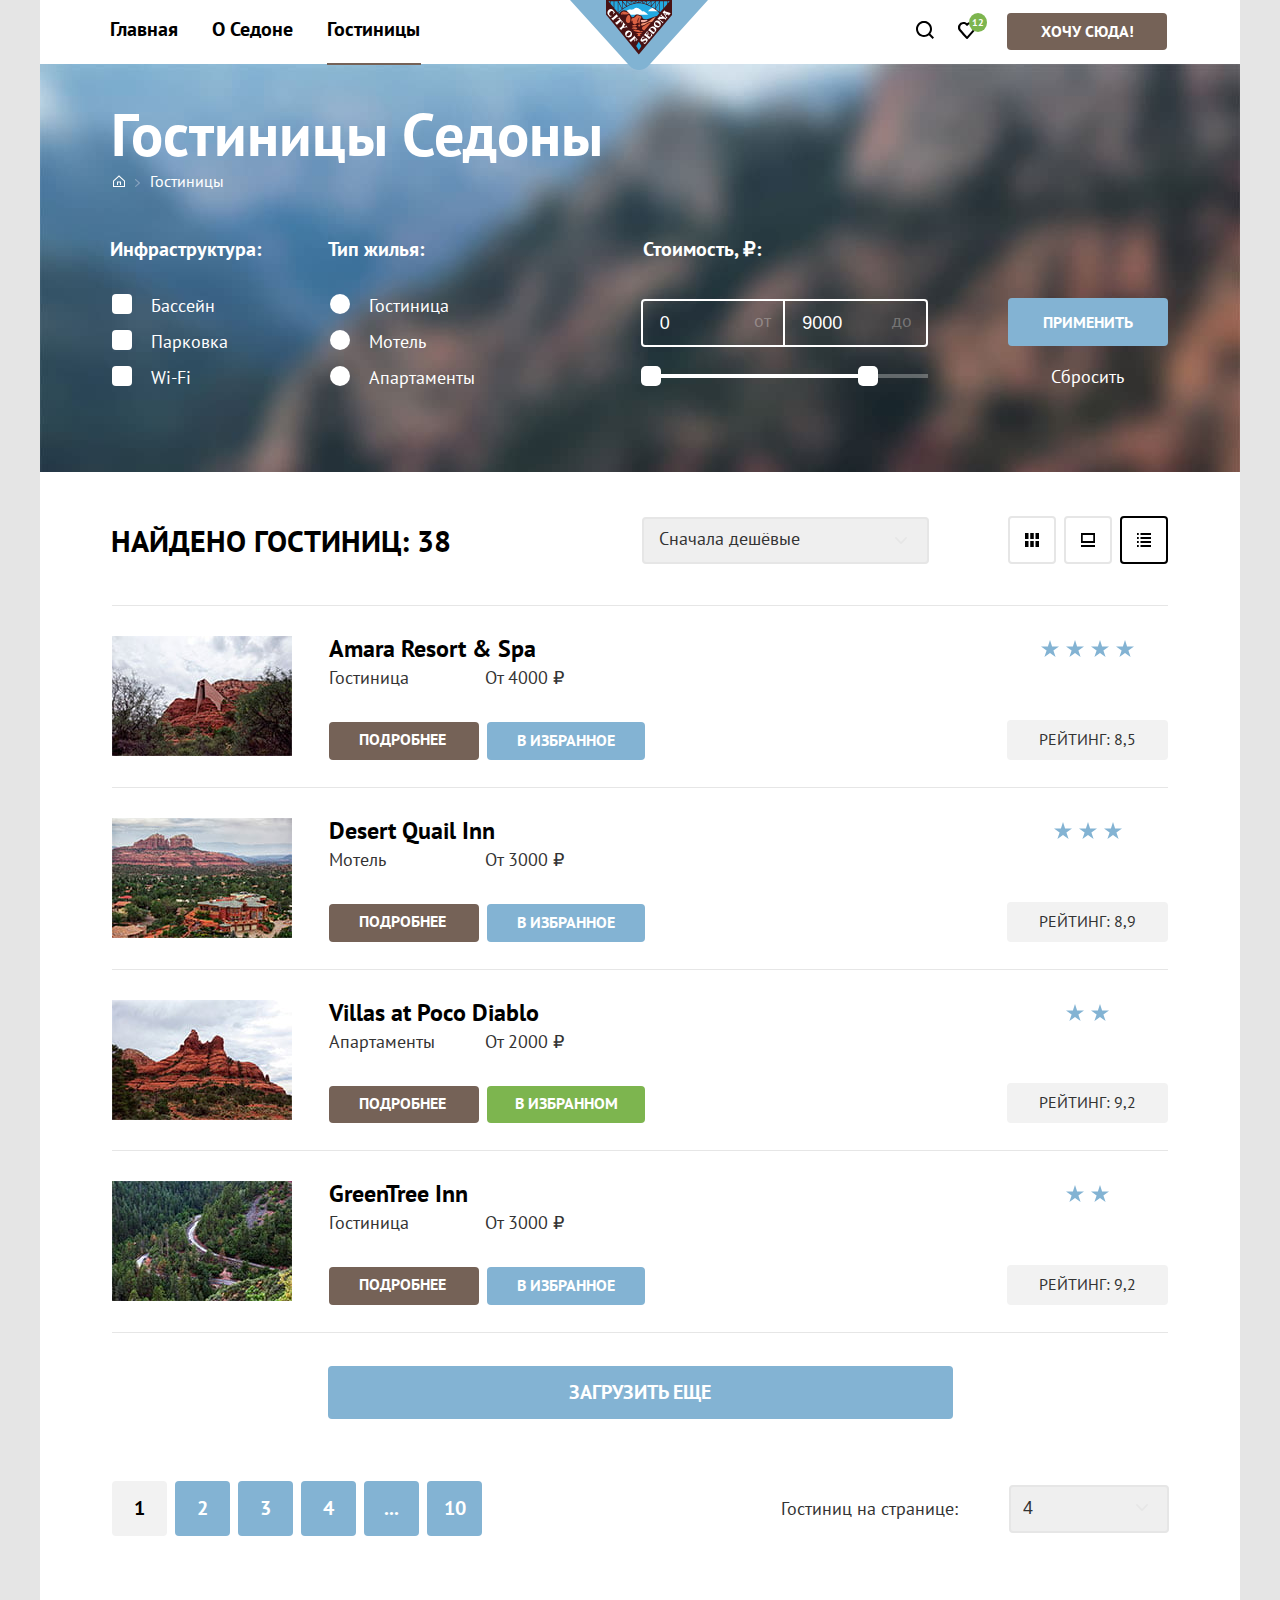
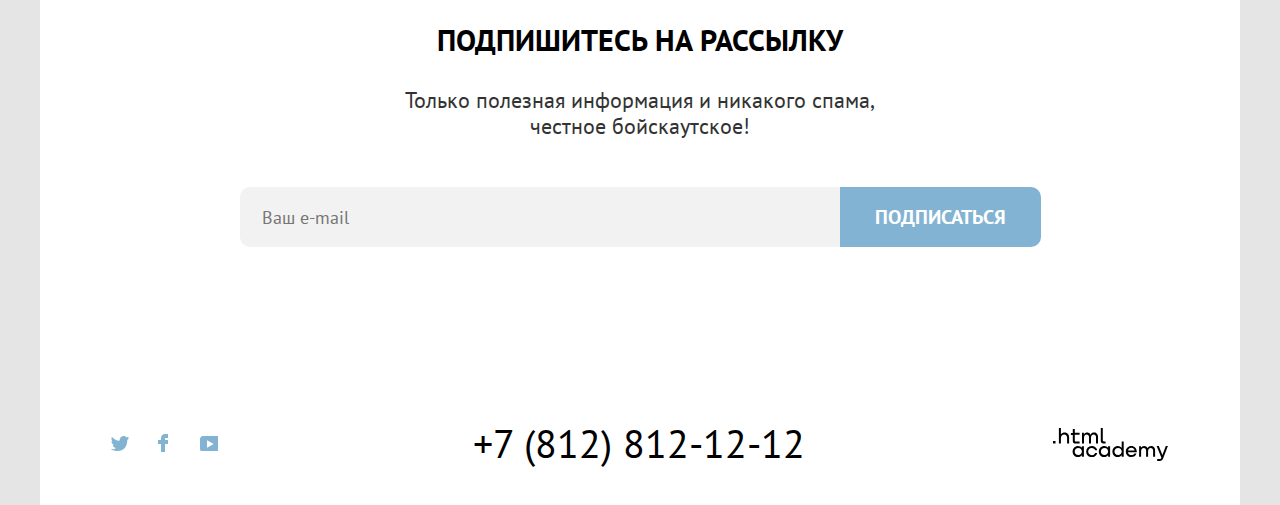
==== commit 8c2d91ea: "исправления по замечаниям" ====
--- a/catalog.html
+++ b/catalog.html
@@ -383,7 +383,8 @@
       </section>
       <section class="subscription subscription-catalog">
         <h2 class="subscription-caption subscription-caption-catalog">Подпишитесь на рассылку</h2>
-        <p class="subscription-description">Только полезная информация и никакого спама,<br>честное бойскаутское!</p>
+        <p class="subscription-description-catalog">Только полезная информация и никакого спама,<br>честное
+          бойскаутское!</p>
         <form class="subscription-form" action="#" method="post">
           <label class="visually-hidden" for="subscription-email">Email</label>
           <input class="field" placeholder="Ваш e-mail" type="email" name="subscription-email" id="subscription-email"
--- a/css/style.css
+++ b/css/style.css
@@ -14,24 +14,9 @@
   font-display: swap;
 }
 
-@font-face {
-  font-family: "PT Sans";
-  font-style: italic;
-  font-weight: 400;
-  src: url("/fonts/pt-sans-italic.woff2") format("woff2");
-}
-
-@font-face {
-  font-family: "PT Sans";
-  font-style: italic;
-  font-weight: 700;
-  src: url("/fonts/pt-sans-bold-italic.woff2") format("woff2");
-  font-display: swap;
-}
-
 body {
   margin: 0;
-  font-family: "PT Sans", sans-serif;
+  font-family: 'PT Sans', sans-serif;
   font-size: 18px;
   line-height: 21px;
   background-color: #E5E5E5;
@@ -79,7 +64,7 @@
 .navigation-user {
   display: flex;
   justify-content: flex-end;
-  margin-top: 12px;
+  margin-top: 10px;
   margin-right: 19px;
   align-items: baseline;
   padding-left: 0;
@@ -176,11 +161,10 @@
   margin-top: 13px;
   width: 160px;
   height: 37px;
-  font-family: "PT Sans Narrow", sans-serif;
+  font-family: 'PT Sans', sans-serif;
   font-weight: 700;
   font-size: 16px;
   line-height: 21px;
-  letter-spacing: -1.5px;
   text-align: center;
   text-transform: uppercase;
   background-color: #756257;
@@ -212,7 +196,7 @@
   right: 103px;
   z-index: 2;
   box-sizing: border-box;
-  font-family: "PT Sans Narrow", sans-serif;
+  font-family: 'PT Sans', sans-serif;
   display: flex;
   flex-direction: column;
   border: none;
@@ -232,19 +216,38 @@
 .favorite-window-item {
   display: flex;
   justify-content: space-between;
-  padding-top: 25px;
-  padding-left: 24px;
-  padding-right: 25px;
+  margin-top: 14px;
+  margin-right: 15px;
+  margin-left: 15px;
   align-items: center;
   list-style-type: none;
 }
 
 .favorite-window-item:last-child {
-  padding-bottom: 25px;
+  margin-top: 0;
+  margin-bottom: 11px;
 }
 
 .favorite-window-wrapper {
   display: flex;
+  padding-top: 12px;
+  padding-right: 10px;
+  padding-bottom: 14px;
+  padding-left: 10px;
+}
+
+.favorite-window-wrapper:hover {
+  opacity: 0.6;
+}
+
+.favorite-window-wrapper:focus {
+  outline: 3px solid #83B3D3;
+  box-sizing: border-box;
+  border-radius: 10px;
+}
+
+.favorite-window-wrapper:active {
+  opacity: 0.3;
 }
 
 .favorite-window-image {
@@ -258,6 +261,7 @@
 .favorite-window-title {
   margin: 0;
   padding: 0;
+  padding-top: 2px;
   font-family: 'PT Sans', sans-serif;
   font-weight: 700;
   font-size: 18px;
@@ -271,9 +275,29 @@
   color: #333333;
 }
 
+.delete-icon {
+  padding: 10px;
+  opacity: 0.2;
+}
+
 .favorite-window-delete {
   margin-left: 25px;
   margin-bottom: 15px;
+}
+
+.delete-icon:hover {
+  fill: #000000;
+  opacity: 1;
+}
+
+.favorite-window-delete:focus {
+  outline: 3px solid #83B3D3;
+  box-sizing: border-box;
+  border-radius: 10px;
+}
+
+.favorite-window-delete:active {
+  opacity: 0.3;
 }
 
 .favorite-window-button {
@@ -455,9 +479,9 @@
 
 .advantages-item-description {
   margin: auto;
-  margin-top: 31px;
+  margin-top: 30px;
   max-width: 216px;
-  margin-left: 90px;
+  margin-left: 91px;
   font-weight: 400;
   font-size: 18px;
   line-height: 21px;
@@ -492,7 +516,7 @@
 }
 
 .advantages-item-icon {
-  margin-top: 91px;
+  margin-top: 89px;
 }
 
 .gift-image {
@@ -505,7 +529,7 @@
 
 .advantages-title-bridge {
   margin: 0;
-  padding-top: 97px;
+  padding-top: 95px;
   padding-right: 2px;
   padding-bottom: 30px;
   font-weight: 700;
@@ -520,7 +544,7 @@
 .advantages-title-road,
 .advantages-title-few {
   margin: 0;
-  padding-top: 98px;
+  padding-top: 96px;
   padding-bottom: 29px;
   font-weight: 700;
   font-size: 24px;
@@ -538,9 +562,9 @@
 .area-text-wrap {
   display: block;
   margin-left: 12px;
-  font-family: PT Sans, sans-serif;
-  font-style: 400;
-  font-weight: normal;
+  font-family: 'PT Sans', sans-serif;
+  font-style: normal;
+  font-weight: 400;
   font-size: 18px;
   line-height: 21px;
   text-align: center;
@@ -566,7 +590,7 @@
 
 .search-description {
   margin: 0;
-  margin-top: 31px;
+  margin-top: 28px;
   font-weight: 400;
   font-size: 22px;
   line-height: 26px;
@@ -585,7 +609,7 @@
 
 .search-button {
   margin-top: 59px;
-  margin-bottom: 91px;
+  margin-bottom: 90px;
   padding-top: 13px;
   padding-left: 149px;
   padding-right: 150px;
@@ -628,7 +652,7 @@
 }
 
 .subscription-index {
-  padding-bottom: 93px;
+  padding-bottom: 94px;
 }
 
 .subscription-catalog {
@@ -671,22 +695,35 @@
   color: #000000;
 }
 
-.subscription-description {
+.subscription-description-index {
   margin: 0;
   margin-top: 29px;
-  font-family: PT Sans, sans-serif;
+  font-family: 'PT Sans',
+  sans-serif;
   font-style: normal;
-  font-weight: normal;
+  font-weight: 400;
   font-size: 22px;
   line-height: 26px;
   text-align: center;
+  color: #FFFFFF;
+}
+
+.subscription-description-catalog {
+  margin: 0;
+  margin-top: 29px;
+  font-family: 'PT Sans', sans-serif;
+  font-style: normal;
+  font-weight: 400;
+  font-size: 22px;
+  line-height: 26px;
+  text-align: center;
   color: #333333;
 }
 
 .subscription-form {
   display: flex;
   justify-content: center;
-  margin-top: 47px;
+  margin-top: 48px;
 }
 
 .field {
@@ -775,7 +812,7 @@
 }
 
 .footer-social-item {
-  margin-top: 11px;
+  margin-top: 9px;
   margin-left: 19px;
   text-align: left;
   list-style-type: none;
@@ -975,7 +1012,7 @@
   padding-top: 10px;
   padding-left: 13px;
   color: rgba(248, 247, 244, 0.3);
-  font-family: PT Sans, sans-serif;
+  font-family: 'PT Sans', sans-serif;
   font-style: normal;
   font-weight: 400;
   font-size: 18px;
@@ -1336,7 +1373,7 @@
 .select-control-value {
   font-family: 'PT Sans', sans-serif;
   font-style: normal;
-  font-weight: normal;
+  font-weight: 400;
   font-size: 18px;
   line-height: 23px;
   color: #333333;
@@ -1792,7 +1829,7 @@
 .modal-close-button {
   position: absolute;
   padding: 20px;
-  top: 55px;
+  top: 53px;
   right: 73px;
   width: 53px;
   height: 53px;
